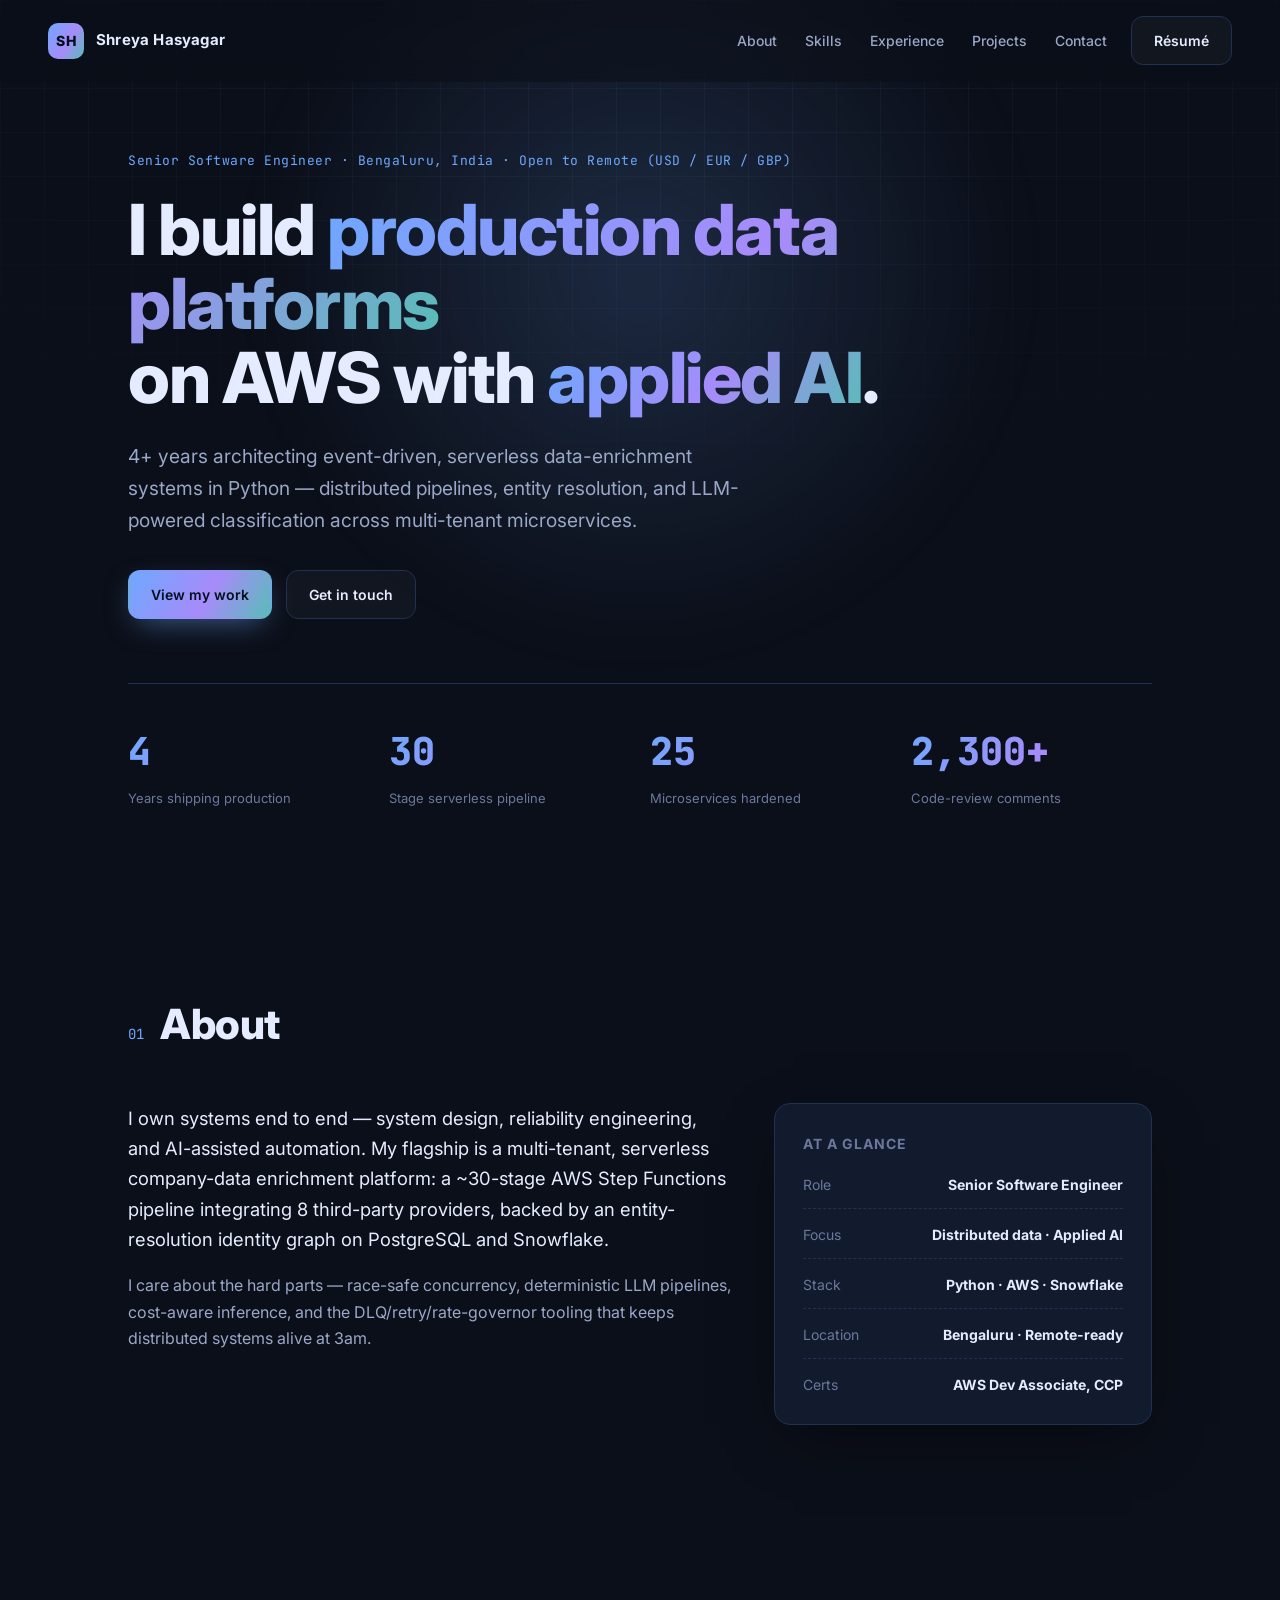
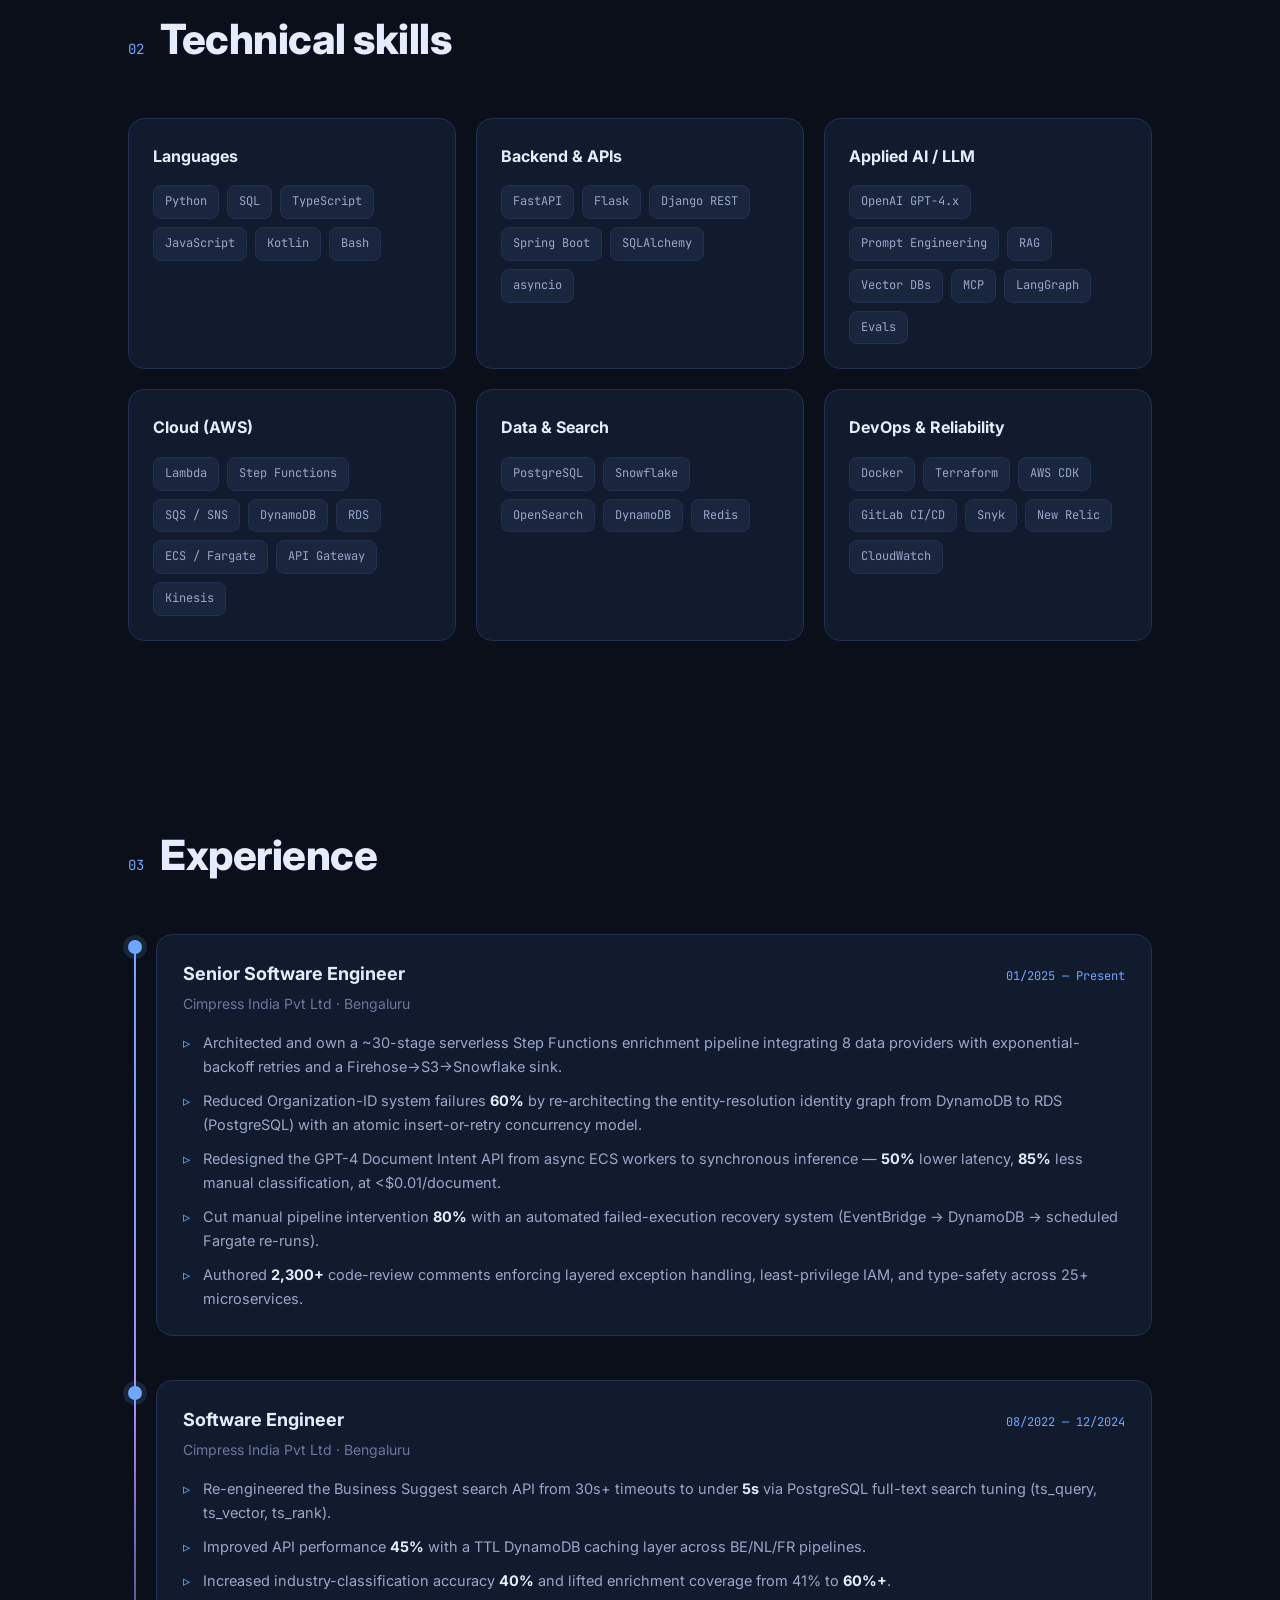
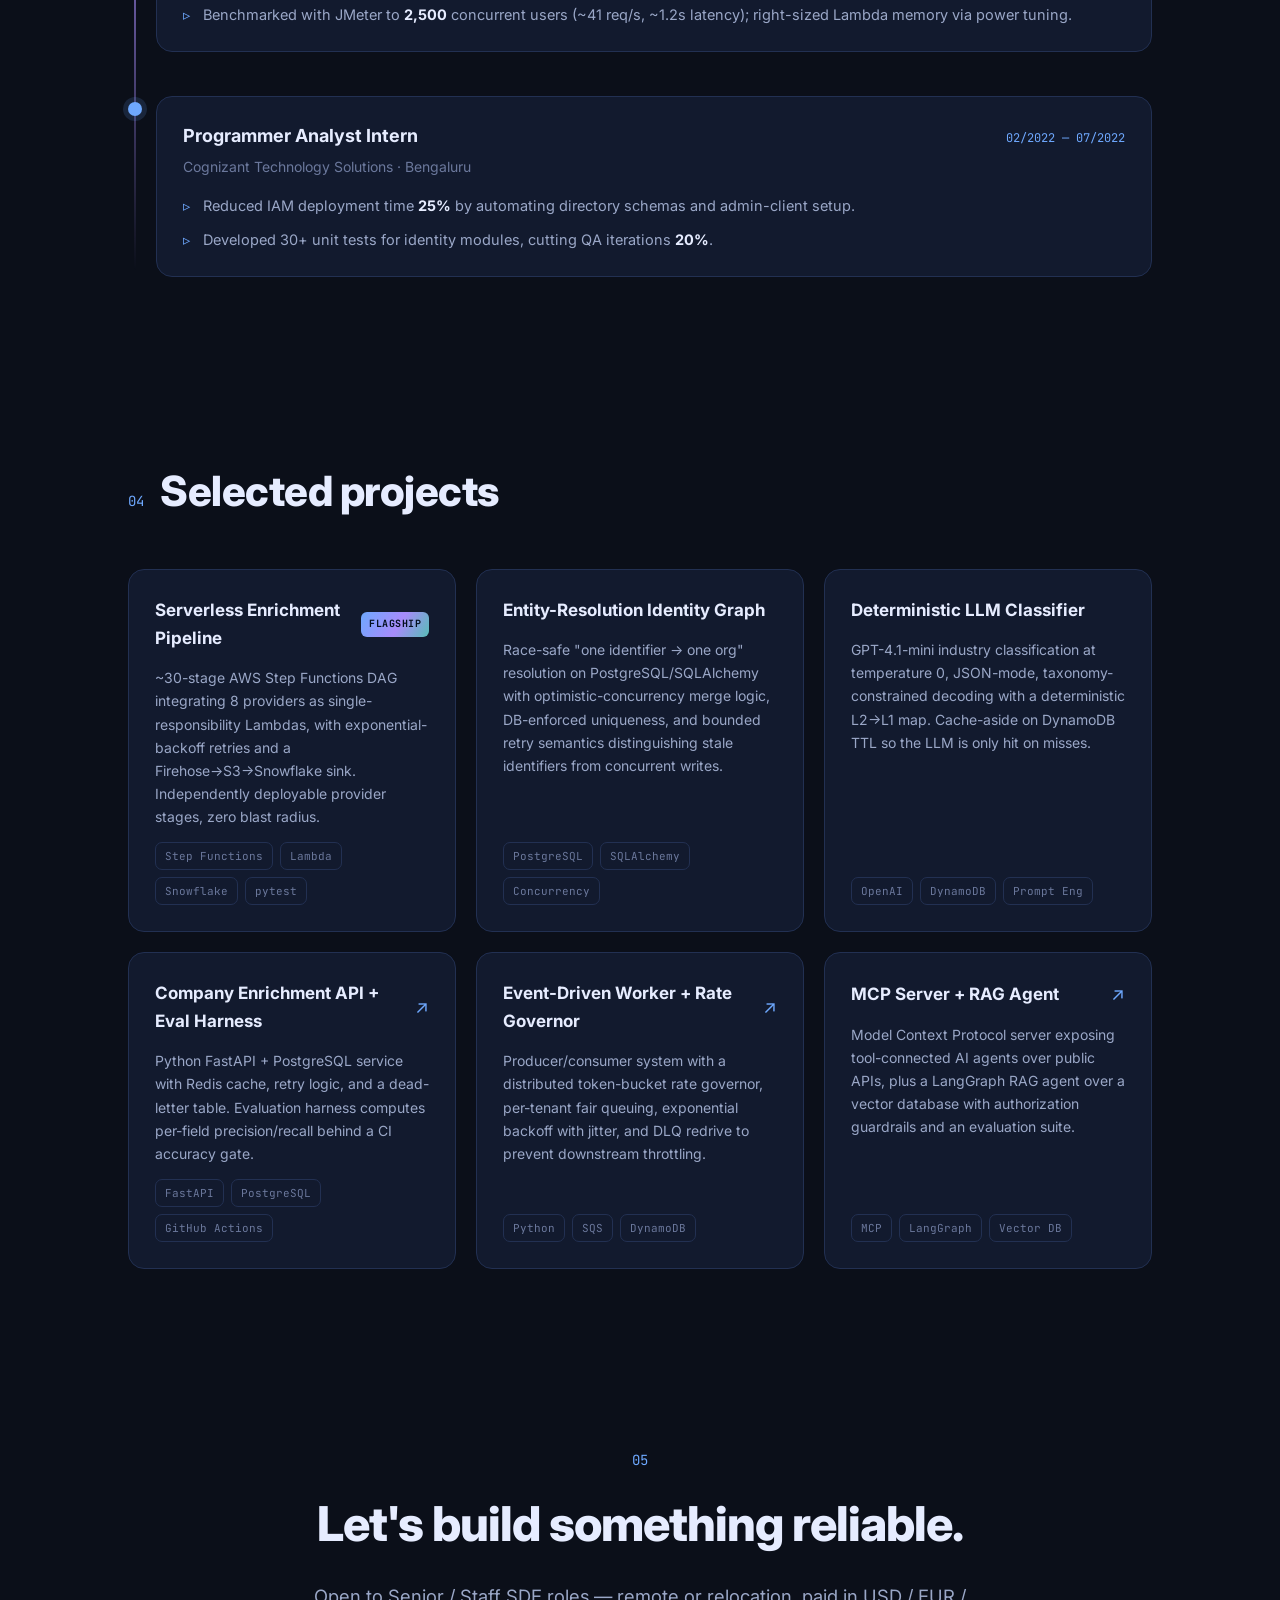
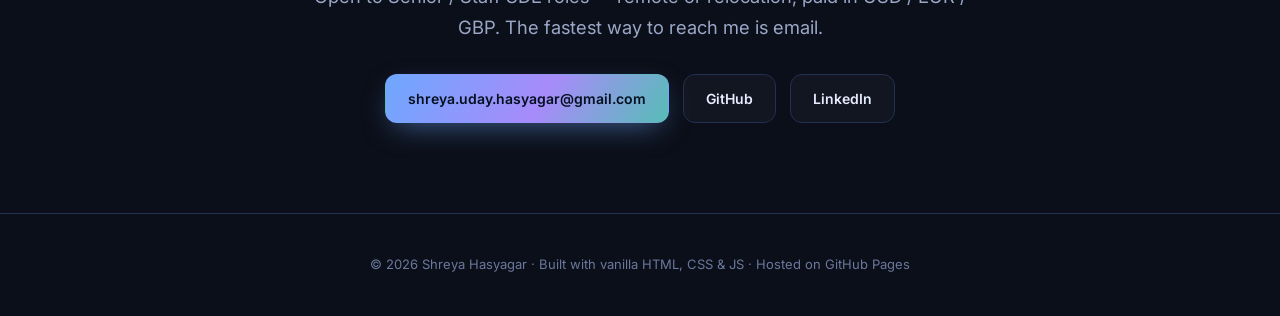
==== index.html @ 95399699 "feat: initial portfolio website" ====
<!DOCTYPE html>
<html lang="en">
<head>
  <meta charset="UTF-8" />
  <meta name="viewport" content="width=device-width, initial-scale=1.0" />
  <title>Shreya Hasyagar — Senior Software Engineer | Python · AWS · Applied AI</title>
  <meta name="description" content="Senior Software Engineer with 4+ years building production, event-driven data-enrichment platforms on AWS. Distributed serverless systems, entity resolution, and applied LLM systems in Python." />
  <meta name="author" content="Shreya Hasyagar" />
  <meta name="theme-color" content="#0b0f19" />

  <!-- Open Graph -->
  <meta property="og:type" content="website" />
  <meta property="og:title" content="Shreya Hasyagar — Senior Software Engineer" />
  <meta property="og:description" content="Python · AWS · Distributed Data Systems · Applied AI. Building production serverless data-enrichment platforms." />
  <meta property="og:url" content="https://shreyahasyagar.github.io/" />
  <meta name="twitter:card" content="summary_large_image" />

  <link rel="icon" href="assets/favicon.svg" type="image/svg+xml" />
  <link rel="preconnect" href="https://fonts.googleapis.com" />
  <link rel="preconnect" href="https://fonts.gstatic.com" crossorigin />
  <link href="https://fonts.googleapis.com/css2?family=Inter:wght@400;500;600;700;800&family=JetBrains+Mono:wght@400;500;600&display=swap" rel="stylesheet" />
  <link rel="stylesheet" href="styles.css" />
</head>
<body>
  <div class="bg-grid" aria-hidden="true"></div>
  <div class="bg-glow" aria-hidden="true"></div>

  <!-- NAV -->
  <header class="nav" id="nav">
    <a href="#top" class="brand">
      <span class="brand-mark">SH</span>
      <span class="brand-name">Shreya Hasyagar</span>
    </a>
    <nav class="nav-links" aria-label="Primary">
      <a href="#about">About</a>
      <a href="#skills">Skills</a>
      <a href="#experience">Experience</a>
      <a href="#projects">Projects</a>
      <a href="#contact">Contact</a>
    </nav>
    <a class="btn btn-ghost nav-cta" href="assets/Shreya_Hasyagar_Resume.md" download>Résumé</a>
    <button class="nav-toggle" id="navToggle" aria-label="Toggle navigation" aria-expanded="false">
      <span></span><span></span><span></span>
    </button>
  </header>

  <main id="top">
    <!-- HERO -->
    <section class="hero">
      <div class="hero-inner reveal">
        <p class="eyebrow">Senior Software Engineer · Bengaluru, India · Open to Remote (USD / EUR / GBP)</p>
        <h1 class="hero-title">
          I build <span class="grad">production data platforms</span><br />
          on AWS with <span class="grad">applied AI</span>.
        </h1>
        <p class="hero-sub">
          4+ years architecting event-driven, serverless data-enrichment systems in Python —
          distributed pipelines, entity resolution, and LLM-powered classification across multi-tenant microservices.
        </p>
        <div class="hero-cta">
          <a class="btn btn-primary" href="#projects">View my work</a>
          <a class="btn btn-ghost" href="#contact">Get in touch</a>
        </div>
        <div class="hero-stats">
          <div class="stat"><span class="stat-num" data-count="4">0</span><span class="stat-label">Years shipping production</span></div>
          <div class="stat"><span class="stat-num" data-count="30">0</span><span class="stat-label">Stage serverless pipeline</span></div>
          <div class="stat"><span class="stat-num" data-count="25">0</span><span class="stat-label">Microservices hardened</span></div>
          <div class="stat"><span class="stat-num" data-count="2300" data-suffix="+">0</span><span class="stat-label">Code-review comments</span></div>
        </div>
      </div>
    </section>

    <!-- ABOUT -->
    <section class="section" id="about">
      <div class="section-head reveal">
        <span class="section-index">01</span>
        <h2>About</h2>
      </div>
      <div class="about-grid">
        <div class="reveal">
          <p class="lead">
            I own systems end to end — system design, reliability engineering, and AI-assisted automation.
            My flagship is a multi-tenant, serverless company-data enrichment platform: a ~30-stage AWS Step
            Functions pipeline integrating 8 third-party providers, backed by an entity-resolution identity
            graph on PostgreSQL and Snowflake.
          </p>
          <p>
            I care about the hard parts — race-safe concurrency, deterministic LLM pipelines, cost-aware
            inference, and the DLQ/retry/rate-governor tooling that keeps distributed systems alive at 3am.
          </p>
        </div>
        <aside class="about-card reveal">
          <h3>At a glance</h3>
          <ul class="facts">
            <li><span>Role</span><b>Senior Software Engineer</b></li>
            <li><span>Focus</span><b>Distributed data · Applied AI</b></li>
            <li><span>Stack</span><b>Python · AWS · Snowflake</b></li>
            <li><span>Location</span><b>Bengaluru · Remote-ready</b></li>
            <li><span>Certs</span><b>AWS Dev Associate, CCP</b></li>
          </ul>
        </aside>
      </div>
    </section>

    <!-- SKILLS -->
    <section class="section" id="skills">
      <div class="section-head reveal">
        <span class="section-index">02</span>
        <h2>Technical skills</h2>
      </div>
      <div class="skills-grid">
        <article class="skill-card reveal">
          <h3>Languages</h3>
          <div class="chips">
            <span>Python</span><span>SQL</span><span>TypeScript</span><span>JavaScript</span><span>Kotlin</span><span>Bash</span>
          </div>
        </article>
        <article class="skill-card reveal">
          <h3>Backend &amp; APIs</h3>
          <div class="chips">
            <span>FastAPI</span><span>Flask</span><span>Django REST</span><span>Spring Boot</span><span>SQLAlchemy</span><span>asyncio</span>
          </div>
        </article>
        <article class="skill-card reveal">
          <h3>Applied AI / LLM</h3>
          <div class="chips">
            <span>OpenAI GPT-4.x</span><span>Prompt Engineering</span><span>RAG</span><span>Vector DBs</span><span>MCP</span><span>LangGraph</span><span>Evals</span>
          </div>
        </article>
        <article class="skill-card reveal">
          <h3>Cloud (AWS)</h3>
          <div class="chips">
            <span>Lambda</span><span>Step Functions</span><span>SQS / SNS</span><span>DynamoDB</span><span>RDS</span><span>ECS / Fargate</span><span>API Gateway</span><span>Kinesis</span>
          </div>
        </article>
        <article class="skill-card reveal">
          <h3>Data &amp; Search</h3>
          <div class="chips">
            <span>PostgreSQL</span><span>Snowflake</span><span>OpenSearch</span><span>DynamoDB</span><span>Redis</span>
          </div>
        </article>
        <article class="skill-card reveal">
          <h3>DevOps &amp; Reliability</h3>
          <div class="chips">
            <span>Docker</span><span>Terraform</span><span>AWS CDK</span><span>GitLab CI/CD</span><span>Snyk</span><span>New Relic</span><span>CloudWatch</span>
          </div>
        </article>
      </div>
    </section>

    <!-- EXPERIENCE -->
    <section class="section" id="experience">
      <div class="section-head reveal">
        <span class="section-index">03</span>
        <h2>Experience</h2>
      </div>
      <div class="timeline">
        <article class="tl-item reveal">
          <div class="tl-dot"></div>
          <div class="tl-body">
            <div class="tl-top">
              <h3>Senior Software Engineer</h3>
              <span class="tl-date">01/2025 — Present</span>
            </div>
            <p class="tl-org">Cimpress India Pvt Ltd · Bengaluru</p>
            <ul>
              <li>Architected and own a ~30-stage serverless Step Functions enrichment pipeline integrating 8 data providers with exponential-backoff retries and a Firehose→S3→Snowflake sink.</li>
              <li>Reduced Organization-ID system failures <b>60%</b> by re-architecting the entity-resolution identity graph from DynamoDB to RDS (PostgreSQL) with an atomic insert-or-retry concurrency model.</li>
              <li>Redesigned the GPT-4 Document Intent API from async ECS workers to synchronous inference — <b>50%</b> lower latency, <b>85%</b> less manual classification, at &lt;$0.01/document.</li>
              <li>Cut manual pipeline intervention <b>80%</b> with an automated failed-execution recovery system (EventBridge → DynamoDB → scheduled Fargate re-runs).</li>
              <li>Authored <b>2,300+</b> code-review comments enforcing layered exception handling, least-privilege IAM, and type-safety across 25+ microservices.</li>
            </ul>
          </div>
        </article>
        <article class="tl-item reveal">
          <div class="tl-dot"></div>
          <div class="tl-body">
            <div class="tl-top">
              <h3>Software Engineer</h3>
              <span class="tl-date">08/2022 — 12/2024</span>
            </div>
            <p class="tl-org">Cimpress India Pvt Ltd · Bengaluru</p>
            <ul>
              <li>Re-engineered the Business Suggest search API from 30s+ timeouts to under <b>5s</b> via PostgreSQL full-text search tuning (ts_query, ts_vector, ts_rank).</li>
              <li>Improved API performance <b>45%</b> with a TTL DynamoDB caching layer across BE/NL/FR pipelines.</li>
              <li>Increased industry-classification accuracy <b>40%</b> and lifted enrichment coverage from 41% to <b>60%+</b>.</li>
              <li>Benchmarked with JMeter to <b>2,500</b> concurrent users (~41 req/s, ~1.2s latency); right-sized Lambda memory via power tuning.</li>
            </ul>
          </div>
        </article>
        <article class="tl-item reveal">
          <div class="tl-dot"></div>
          <div class="tl-body">
            <div class="tl-top">
              <h3>Programmer Analyst Intern</h3>
              <span class="tl-date">02/2022 — 07/2022</span>
            </div>
            <p class="tl-org">Cognizant Technology Solutions · Bengaluru</p>
            <ul>
              <li>Reduced IAM deployment time <b>25%</b> by automating directory schemas and admin-client setup.</li>
              <li>Developed 30+ unit tests for identity modules, cutting QA iterations <b>20%</b>.</li>
            </ul>
          </div>
        </article>
      </div>
    </section>

    <!-- PROJECTS -->
    <section class="section" id="projects">
      <div class="section-head reveal">
        <span class="section-index">04</span>
        <h2>Selected projects</h2>
      </div>
      <div class="projects-grid">
        <article class="project-card reveal">
          <div class="project-top">
            <h3>Serverless Enrichment Pipeline</h3>
            <span class="badge">Flagship</span>
          </div>
          <p>~30-stage AWS Step Functions DAG integrating 8 providers as single-responsibility Lambdas, with exponential-backoff retries and a Firehose→S3→Snowflake sink. Independently deployable provider stages, zero blast radius.</p>
          <div class="tags"><span>Step Functions</span><span>Lambda</span><span>Snowflake</span><span>pytest</span></div>
        </article>
        <article class="project-card reveal">
          <div class="project-top">
            <h3>Entity-Resolution Identity Graph</h3>
          </div>
          <p>Race-safe "one identifier → one org" resolution on PostgreSQL/SQLAlchemy with optimistic-concurrency merge logic, DB-enforced uniqueness, and bounded retry semantics distinguishing stale identifiers from concurrent writes.</p>
          <div class="tags"><span>PostgreSQL</span><span>SQLAlchemy</span><span>Concurrency</span></div>
        </article>
        <article class="project-card reveal">
          <div class="project-top">
            <h3>Deterministic LLM Classifier</h3>
          </div>
          <p>GPT-4.1-mini industry classification at temperature 0, JSON-mode, taxonomy-constrained decoding with a deterministic L2→L1 map. Cache-aside on DynamoDB TTL so the LLM is only hit on misses.</p>
          <div class="tags"><span>OpenAI</span><span>DynamoDB</span><span>Prompt Eng</span></div>
        </article>
        <article class="project-card reveal">
          <div class="project-top">
            <h3>Company Enrichment API + Eval Harness</h3>
            <a class="project-link" href="https://github.com/shreyahasyagar" target="_blank" rel="noopener" aria-label="GitHub">↗</a>
          </div>
          <p>Python FastAPI + PostgreSQL service with Redis cache, retry logic, and a dead-letter table. Evaluation harness computes per-field precision/recall behind a CI accuracy gate.</p>
          <div class="tags"><span>FastAPI</span><span>PostgreSQL</span><span>GitHub Actions</span></div>
        </article>
        <article class="project-card reveal">
          <div class="project-top">
            <h3>Event-Driven Worker + Rate Governor</h3>
            <a class="project-link" href="https://github.com/shreyahasyagar" target="_blank" rel="noopener" aria-label="GitHub">↗</a>
          </div>
          <p>Producer/consumer system with a distributed token-bucket rate governor, per-tenant fair queuing, exponential backoff with jitter, and DLQ redrive to prevent downstream throttling.</p>
          <div class="tags"><span>Python</span><span>SQS</span><span>DynamoDB</span></div>
        </article>
        <article class="project-card reveal">
          <div class="project-top">
            <h3>MCP Server + RAG Agent</h3>
            <a class="project-link" href="https://github.com/shreyahasyagar" target="_blank" rel="noopener" aria-label="GitHub">↗</a>
          </div>
          <p>Model Context Protocol server exposing tool-connected AI agents over public APIs, plus a LangGraph RAG agent over a vector database with authorization guardrails and an evaluation suite.</p>
          <div class="tags"><span>MCP</span><span>LangGraph</span><span>Vector DB</span></div>
        </article>
      </div>
    </section>

    <!-- CONTACT -->
    <section class="section contact" id="contact">
      <div class="reveal contact-inner">
        <span class="section-index">05</span>
        <h2>Let's build something reliable.</h2>
        <p class="lead">
          Open to Senior / Staff SDE roles — remote or relocation, paid in USD / EUR / GBP.
          The fastest way to reach me is email.
        </p>
        <div class="contact-actions">
          <a class="btn btn-primary" href="mailto:shreya.uday.hasyagar@gmail.com">shreya.uday.hasyagar@gmail.com</a>
          <a class="btn btn-ghost" href="https://github.com/shreyahasyagar" target="_blank" rel="noopener">GitHub</a>
          <a class="btn btn-ghost" href="https://www.linkedin.com/in/shreyahasyagar" target="_blank" rel="noopener">LinkedIn</a>
        </div>
      </div>
    </section>
  </main>

  <footer class="footer">
    <p>© <span id="year"></span> Shreya Hasyagar · Built with vanilla HTML, CSS &amp; JS · Hosted on GitHub Pages</p>
  </footer>

  <script src="main.js"></script>
</body>
</html>
---- styles.css ----
:root {
  --bg: #0b0f19;
  --bg-2: #0e1424;
  --surface: #121a2e;
  --surface-2: #16203a;
  --border: #223052;
  --text: #e6ecff;
  --text-dim: #9aa7c7;
  --text-mut: #6b789c;
  --brand: #6ea8fe;
  --brand-2: #a78bfa;
  --accent: #34d399;
  --grad: linear-gradient(120deg, #6ea8fe 0%, #a78bfa 55%, #34d399 120%);
  --radius: 16px;
  --shadow: 0 20px 60px -20px rgba(0, 0, 0, 0.6);
  --max: 1120px;
}

* { box-sizing: border-box; margin: 0; padding: 0; }

html { scroll-behavior: smooth; scroll-padding-top: 90px; }

body {
  font-family: "Inter", system-ui, -apple-system, sans-serif;
  background: var(--bg);
  color: var(--text);
  line-height: 1.65;
  -webkit-font-smoothing: antialiased;
  overflow-x: hidden;
}

/* Background layers */
.bg-grid {
  position: fixed; inset: 0; z-index: -2;
  background-image:
    linear-gradient(to right, rgba(110, 168, 254, 0.05) 1px, transparent 1px),
    linear-gradient(to bottom, rgba(110, 168, 254, 0.05) 1px, transparent 1px);
  background-size: 44px 44px;
  mask-image: radial-gradient(ellipse 80% 60% at 50% 0%, #000 40%, transparent 100%);
}
.bg-glow {
  position: fixed; z-index: -1; top: -20%; left: 50%;
  width: 900px; height: 900px; transform: translateX(-50%);
  background: radial-gradient(circle, rgba(110, 168, 254, 0.18), transparent 60%);
  filter: blur(30px); pointer-events: none;
}

a { color: inherit; text-decoration: none; }

/* NAV */
.nav {
  position: fixed; top: 0; left: 0; right: 0; z-index: 50;
  display: flex; align-items: center; gap: 24px;
  padding: 16px clamp(20px, 5vw, 48px);
  backdrop-filter: blur(12px);
  background: rgba(11, 15, 25, 0.55);
  border-bottom: 1px solid transparent;
  transition: background .3s, border-color .3s, padding .3s;
}
.nav.scrolled { background: rgba(11, 15, 25, 0.85); border-color: var(--border); padding-top: 12px; padding-bottom: 12px; }
.brand { display: flex; align-items: center; gap: 12px; font-weight: 700; margin-right: auto; }
.brand-mark {
  display: grid; place-items: center; width: 36px; height: 36px; border-radius: 10px;
  background: var(--grad); color: #04101f; font-weight: 800; font-size: 14px; letter-spacing: .5px;
}
.brand-name { font-size: 15px; letter-spacing: .2px; }
.nav-links { display: flex; gap: 28px; }
.nav-links a { color: var(--text-dim); font-size: 14px; font-weight: 500; position: relative; transition: color .2s; }
.nav-links a::after {
  content: ""; position: absolute; left: 0; bottom: -6px; height: 2px; width: 0;
  background: var(--grad); transition: width .25s;
}
.nav-links a:hover { color: var(--text); }
.nav-links a:hover::after { width: 100%; }
.nav-cta { padding: 8px 16px; font-size: 13px; }
.nav-toggle { display: none; flex-direction: column; gap: 5px; background: none; border: 0; cursor: pointer; padding: 6px; }
.nav-toggle span { width: 24px; height: 2px; background: var(--text); border-radius: 2px; transition: .3s; }

/* Buttons */
.btn {
  display: inline-flex; align-items: center; justify-content: center;
  padding: 12px 22px; border-radius: 12px; font-weight: 600; font-size: 14px;
  cursor: pointer; transition: transform .2s, box-shadow .2s, background .2s, border-color .2s; border: 1px solid transparent;
}
.btn:hover { transform: translateY(-2px); }
.btn-primary { background: var(--grad); color: #04101f; box-shadow: 0 10px 30px -10px rgba(110, 168, 254, 0.6); }
.btn-ghost { background: rgba(255, 255, 255, 0.03); border-color: var(--border); color: var(--text); }
.btn-ghost:hover { border-color: var(--brand); background: rgba(110, 168, 254, 0.08); }

/* HERO */
.hero {
  min-height: 100vh; display: flex; align-items: center;
  max-width: var(--max); margin: 0 auto; padding: 120px clamp(20px, 5vw, 48px) 60px;
}
.eyebrow {
  font-family: "JetBrains Mono", monospace; font-size: 13px; color: var(--brand);
  letter-spacing: .5px; margin-bottom: 22px;
}
.hero-title { font-size: clamp(2.4rem, 6vw, 4.4rem); line-height: 1.05; font-weight: 800; letter-spacing: -1.5px; }
.grad { background: var(--grad); -webkit-background-clip: text; background-clip: text; color: transparent; }
.hero-sub { max-width: 620px; margin: 26px 0 34px; font-size: clamp(1rem, 2vw, 1.2rem); color: var(--text-dim); }
.hero-cta { display: flex; gap: 14px; flex-wrap: wrap; }
.hero-stats {
  display: grid; grid-template-columns: repeat(4, 1fr); gap: 20px; margin-top: 64px;
  padding-top: 36px; border-top: 1px solid var(--border);
}
.stat-num { display: block; font-size: clamp(1.6rem, 4vw, 2.4rem); font-weight: 800; background: var(--grad); -webkit-background-clip: text; background-clip: text; color: transparent; font-family: "JetBrains Mono", monospace; }
.stat-label { font-size: 13px; color: var(--text-mut); }

/* Sections */
.section { max-width: var(--max); margin: 0 auto; padding: 90px clamp(20px, 5vw, 48px); }
.section-head { display: flex; align-items: baseline; gap: 16px; margin-bottom: 44px; }
.section-index { font-family: "JetBrains Mono", monospace; color: var(--brand); font-size: 14px; }
.section-head h2 { font-size: clamp(1.8rem, 4vw, 2.6rem); font-weight: 800; letter-spacing: -0.5px; }
.lead { font-size: 1.15rem; color: var(--text); }
p { color: var(--text-dim); }

/* About */
.about-grid { display: grid; grid-template-columns: 1.6fr 1fr; gap: 40px; align-items: start; }
.about-grid p + p { margin-top: 18px; }
.about-card { background: var(--surface); border: 1px solid var(--border); border-radius: var(--radius); padding: 28px; box-shadow: var(--shadow); }
.about-card h3 { font-size: 14px; text-transform: uppercase; letter-spacing: 1px; color: var(--text-mut); margin-bottom: 18px; }
.facts { list-style: none; display: flex; flex-direction: column; gap: 14px; }
.facts li { display: flex; justify-content: space-between; gap: 16px; font-size: 14px; padding-bottom: 12px; border-bottom: 1px dashed var(--border); }
.facts li:last-child { border-bottom: 0; padding-bottom: 0; }
.facts span { color: var(--text-mut); }
.facts b { color: var(--text); text-align: right; }

/* Skills */
.skills-grid { display: grid; grid-template-columns: repeat(3, 1fr); gap: 20px; }
.skill-card {
  background: var(--surface); border: 1px solid var(--border); border-radius: var(--radius);
  padding: 24px; transition: transform .25s, border-color .25s, box-shadow .25s;
}
.skill-card:hover { transform: translateY(-4px); border-color: var(--brand); box-shadow: var(--shadow); }
.skill-card h3 { font-size: 16px; margin-bottom: 16px; }
.chips { display: flex; flex-wrap: wrap; gap: 8px; }
.chips span {
  font-family: "JetBrains Mono", monospace; font-size: 12px; padding: 6px 11px;
  background: rgba(110, 168, 254, 0.08); border: 1px solid var(--border);
  border-radius: 8px; color: var(--text-dim);
}

/* Timeline */
.timeline { position: relative; padding-left: 28px; }
.timeline::before { content: ""; position: absolute; left: 6px; top: 6px; bottom: 6px; width: 2px; background: linear-gradient(var(--brand), var(--brand-2), transparent); }
.tl-item { position: relative; padding-bottom: 44px; }
.tl-item:last-child { padding-bottom: 0; }
.tl-dot { position: absolute; left: -28px; top: 6px; width: 14px; height: 14px; border-radius: 50%; background: var(--brand); box-shadow: 0 0 0 5px rgba(110, 168, 254, 0.15); }
.tl-body { background: var(--surface); border: 1px solid var(--border); border-radius: var(--radius); padding: 24px 26px; }
.tl-top { display: flex; justify-content: space-between; gap: 16px; align-items: baseline; flex-wrap: wrap; }
.tl-top h3 { font-size: 18px; }
.tl-date { font-family: "JetBrains Mono", monospace; font-size: 12px; color: var(--brand); white-space: nowrap; }
.tl-org { color: var(--text-mut); font-size: 14px; margin: 4px 0 16px; }
.tl-body ul { list-style: none; display: flex; flex-direction: column; gap: 10px; }
.tl-body li { position: relative; padding-left: 20px; font-size: 14.5px; color: var(--text-dim); }
.tl-body li::before { content: "▹"; position: absolute; left: 0; color: var(--brand); }
.tl-body b { color: var(--text); }

/* Projects */
.projects-grid { display: grid; grid-template-columns: repeat(3, 1fr); gap: 20px; }
.project-card {
  background: var(--surface); border: 1px solid var(--border); border-radius: var(--radius); padding: 26px;
  display: flex; flex-direction: column; gap: 14px; transition: transform .25s, border-color .25s, box-shadow .25s;
}
.project-card:hover { transform: translateY(-6px); border-color: var(--brand-2); box-shadow: var(--shadow); }
.project-top { display: flex; align-items: center; justify-content: space-between; gap: 10px; }
.project-top h3 { font-size: 17px; }
.badge { font-family: "JetBrains Mono", monospace; font-size: 10px; padding: 4px 8px; border-radius: 6px; background: var(--grad); color: #04101f; font-weight: 700; text-transform: uppercase; letter-spacing: .5px; }
.project-link { font-size: 18px; color: var(--brand); transition: transform .2s; }
.project-link:hover { transform: translate(2px, -2px); }
.project-card p { font-size: 14px; flex-grow: 1; }
.tags { display: flex; flex-wrap: wrap; gap: 7px; }
.tags span { font-family: "JetBrains Mono", monospace; font-size: 11px; color: var(--text-mut); padding: 4px 9px; border: 1px solid var(--border); border-radius: 7px; }

/* Contact */
.contact { text-align: center; }
.contact-inner { max-width: 680px; margin: 0 auto; }
.contact .section-index { display: block; margin-bottom: 12px; }
.contact h2 { font-size: clamp(2rem, 5vw, 3rem); font-weight: 800; letter-spacing: -1px; margin-bottom: 18px; }
.contact .lead { color: var(--text-dim); margin-bottom: 32px; }
.contact-actions { display: flex; gap: 14px; justify-content: center; flex-wrap: wrap; }

/* Footer */
.footer { text-align: center; padding: 40px 20px; border-top: 1px solid var(--border); }
.footer p { font-size: 13px; color: var(--text-mut); }

/* Reveal animation */
.reveal { opacity: 0; transform: translateY(24px); transition: opacity .7s ease, transform .7s ease; }
.reveal.in { opacity: 1; transform: none; }

/* Responsive */
@media (max-width: 900px) {
  .about-grid { grid-template-columns: 1fr; }
  .skills-grid, .projects-grid { grid-template-columns: repeat(2, 1fr); }
}
@media (max-width: 720px) {
  .nav-links, .nav-cta { display: none; }
  .nav-toggle { display: flex; }
  .nav.open .nav-links {
    display: flex; flex-direction: column; position: absolute; top: 100%; left: 0; right: 0;
    background: rgba(11, 15, 25, 0.97); padding: 20px clamp(20px, 5vw, 48px); gap: 18px; border-bottom: 1px solid var(--border);
  }
  .nav.open .nav-toggle span:nth-child(1) { transform: translateY(7px) rotate(45deg); }
  .nav.open .nav-toggle span:nth-child(2) { opacity: 0; }
  .nav.open .nav-toggle span:nth-child(3) { transform: translateY(-7px) rotate(-45deg); }
  .hero-stats { grid-template-columns: repeat(2, 1fr); gap: 24px 16px; }
  .skills-grid, .projects-grid { grid-template-columns: 1fr; }
}

@media (prefers-reduced-motion: reduce) {
  * { animation: none !important; transition: none !important; scroll-behavior: auto; }
  .reveal { opacity: 1; transform: none; }
}
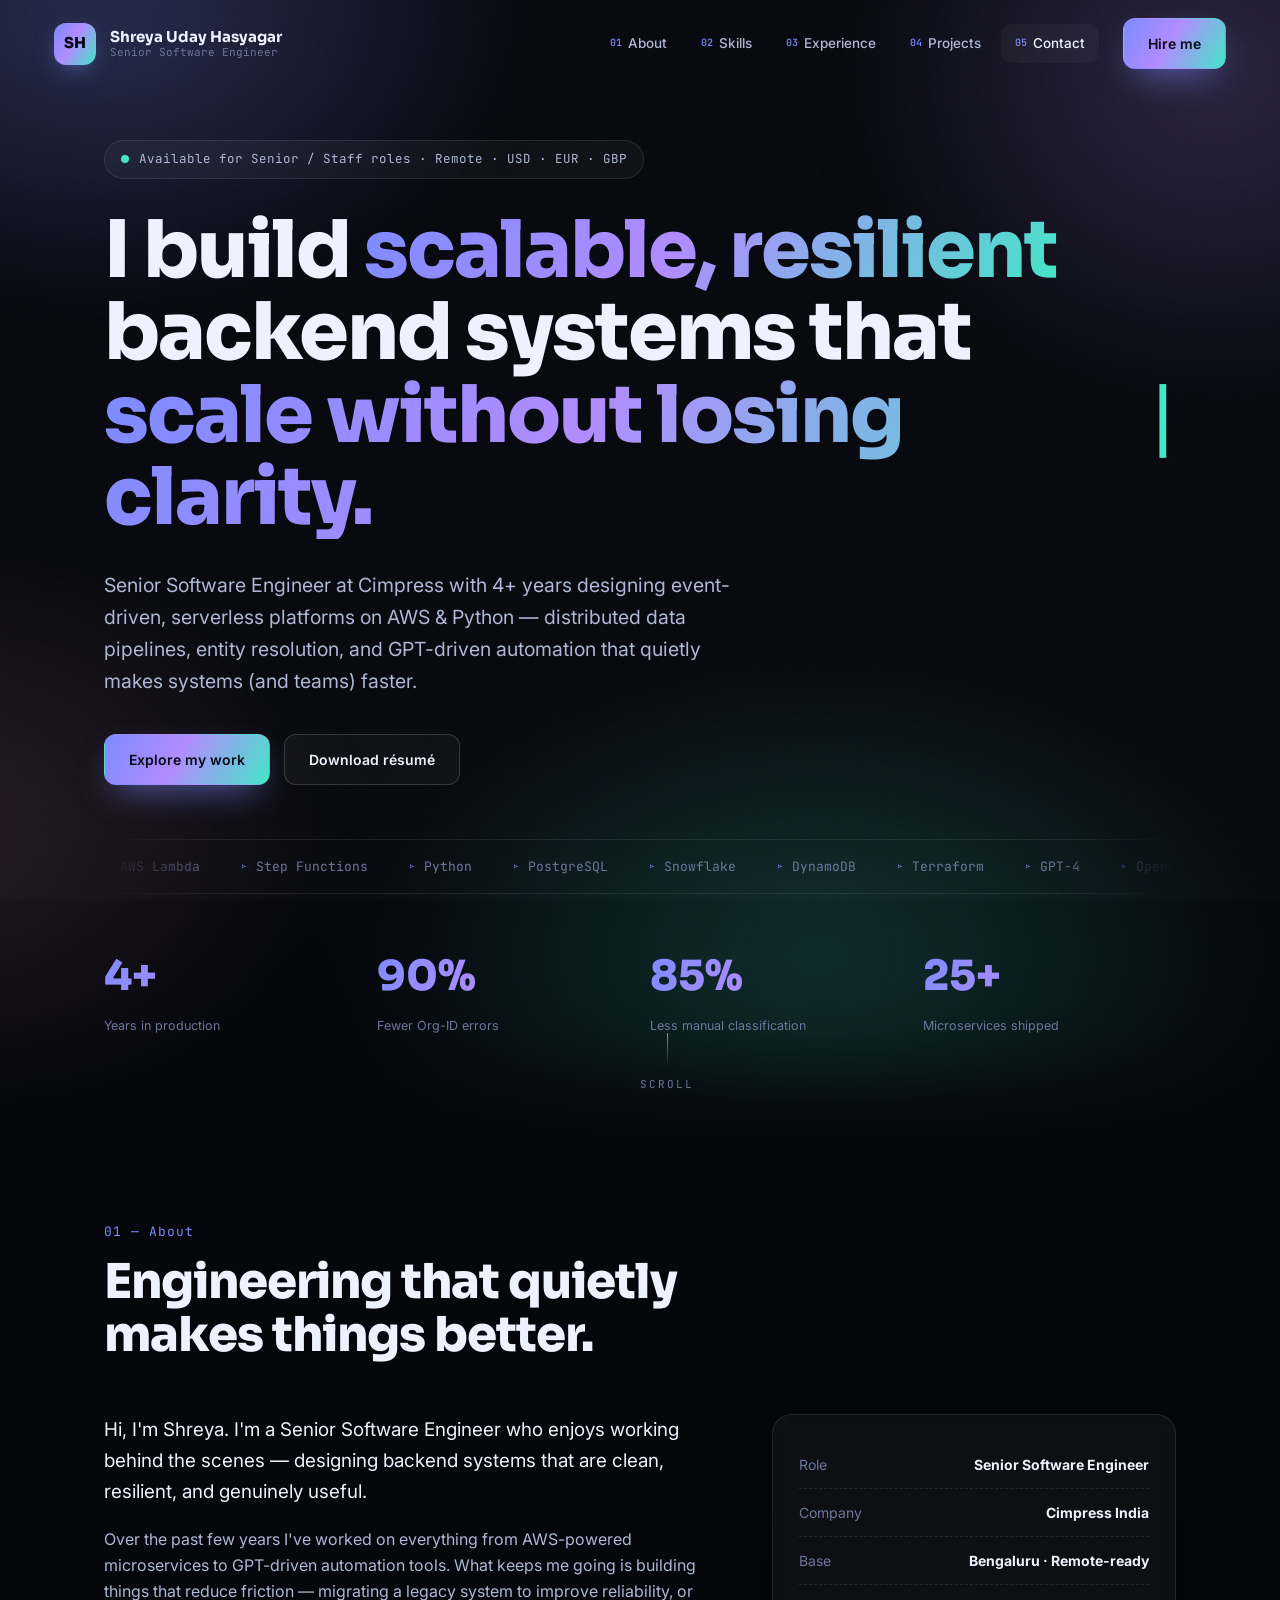
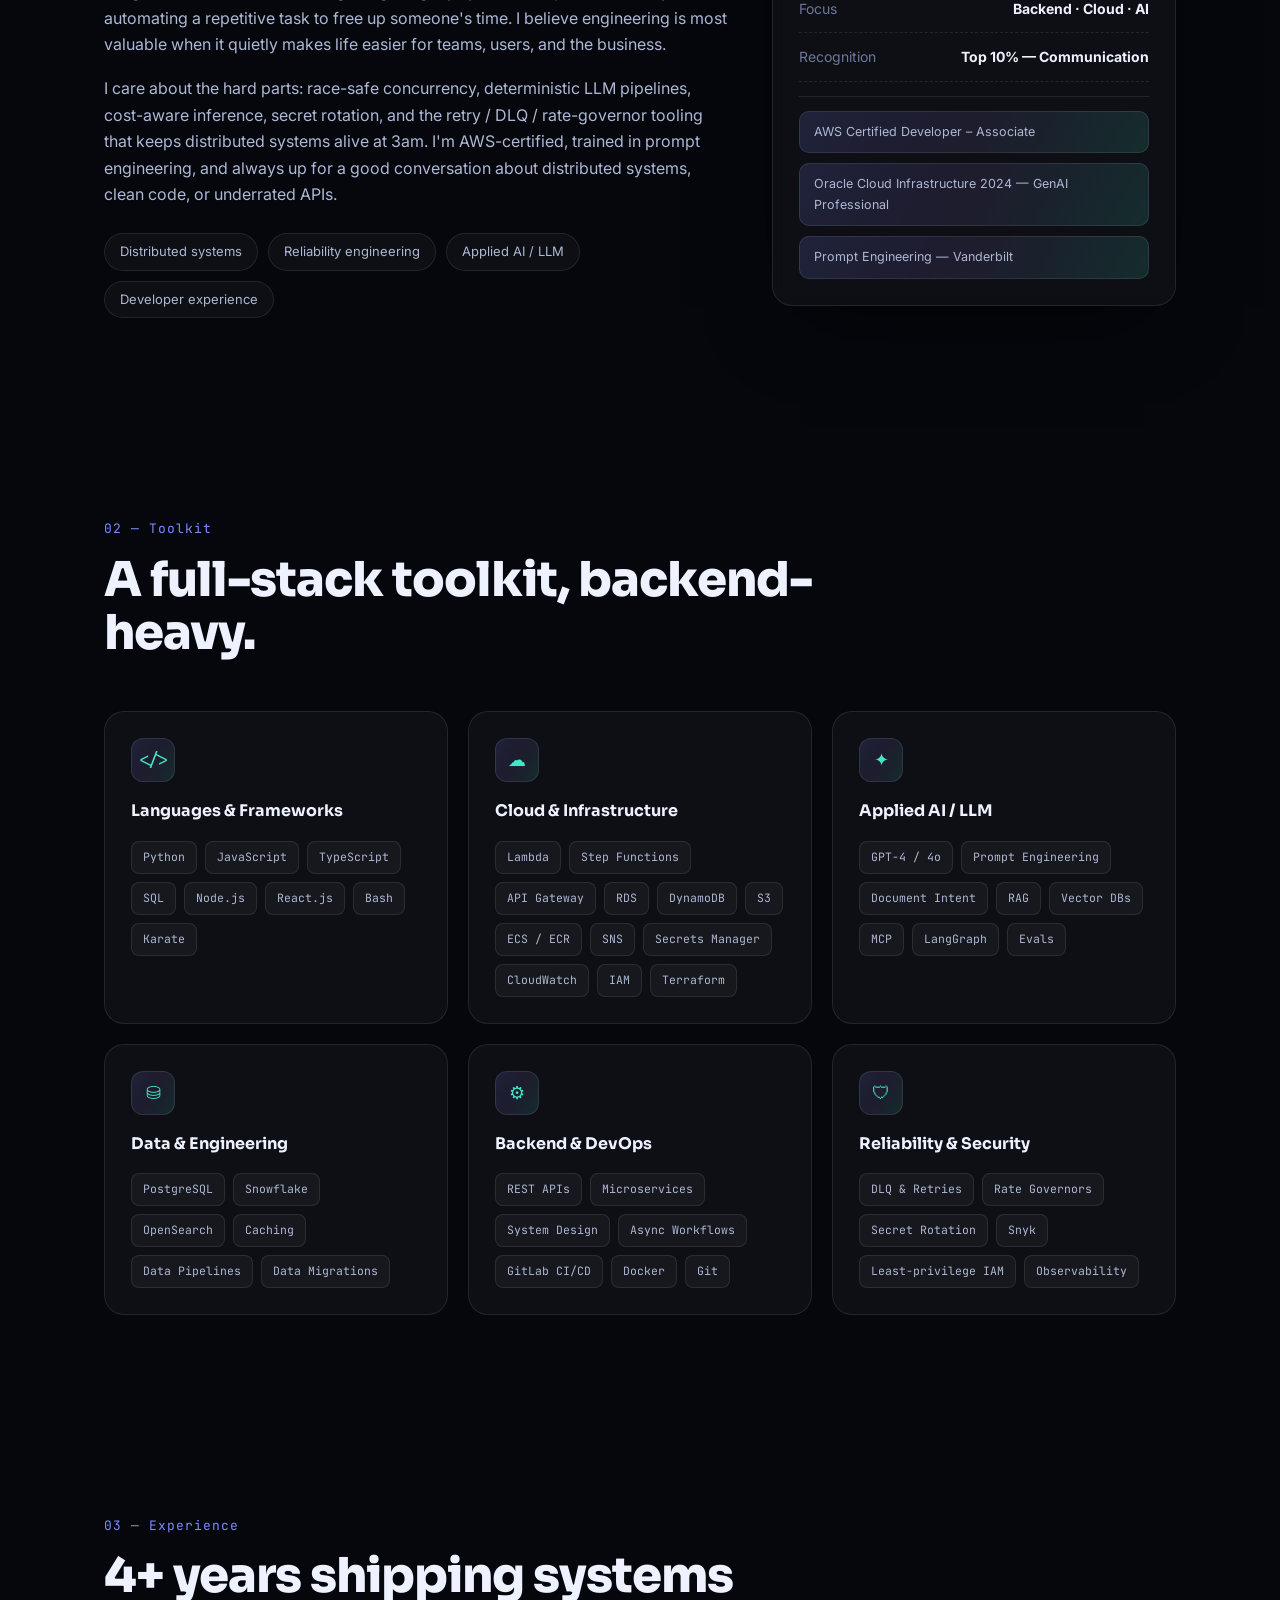
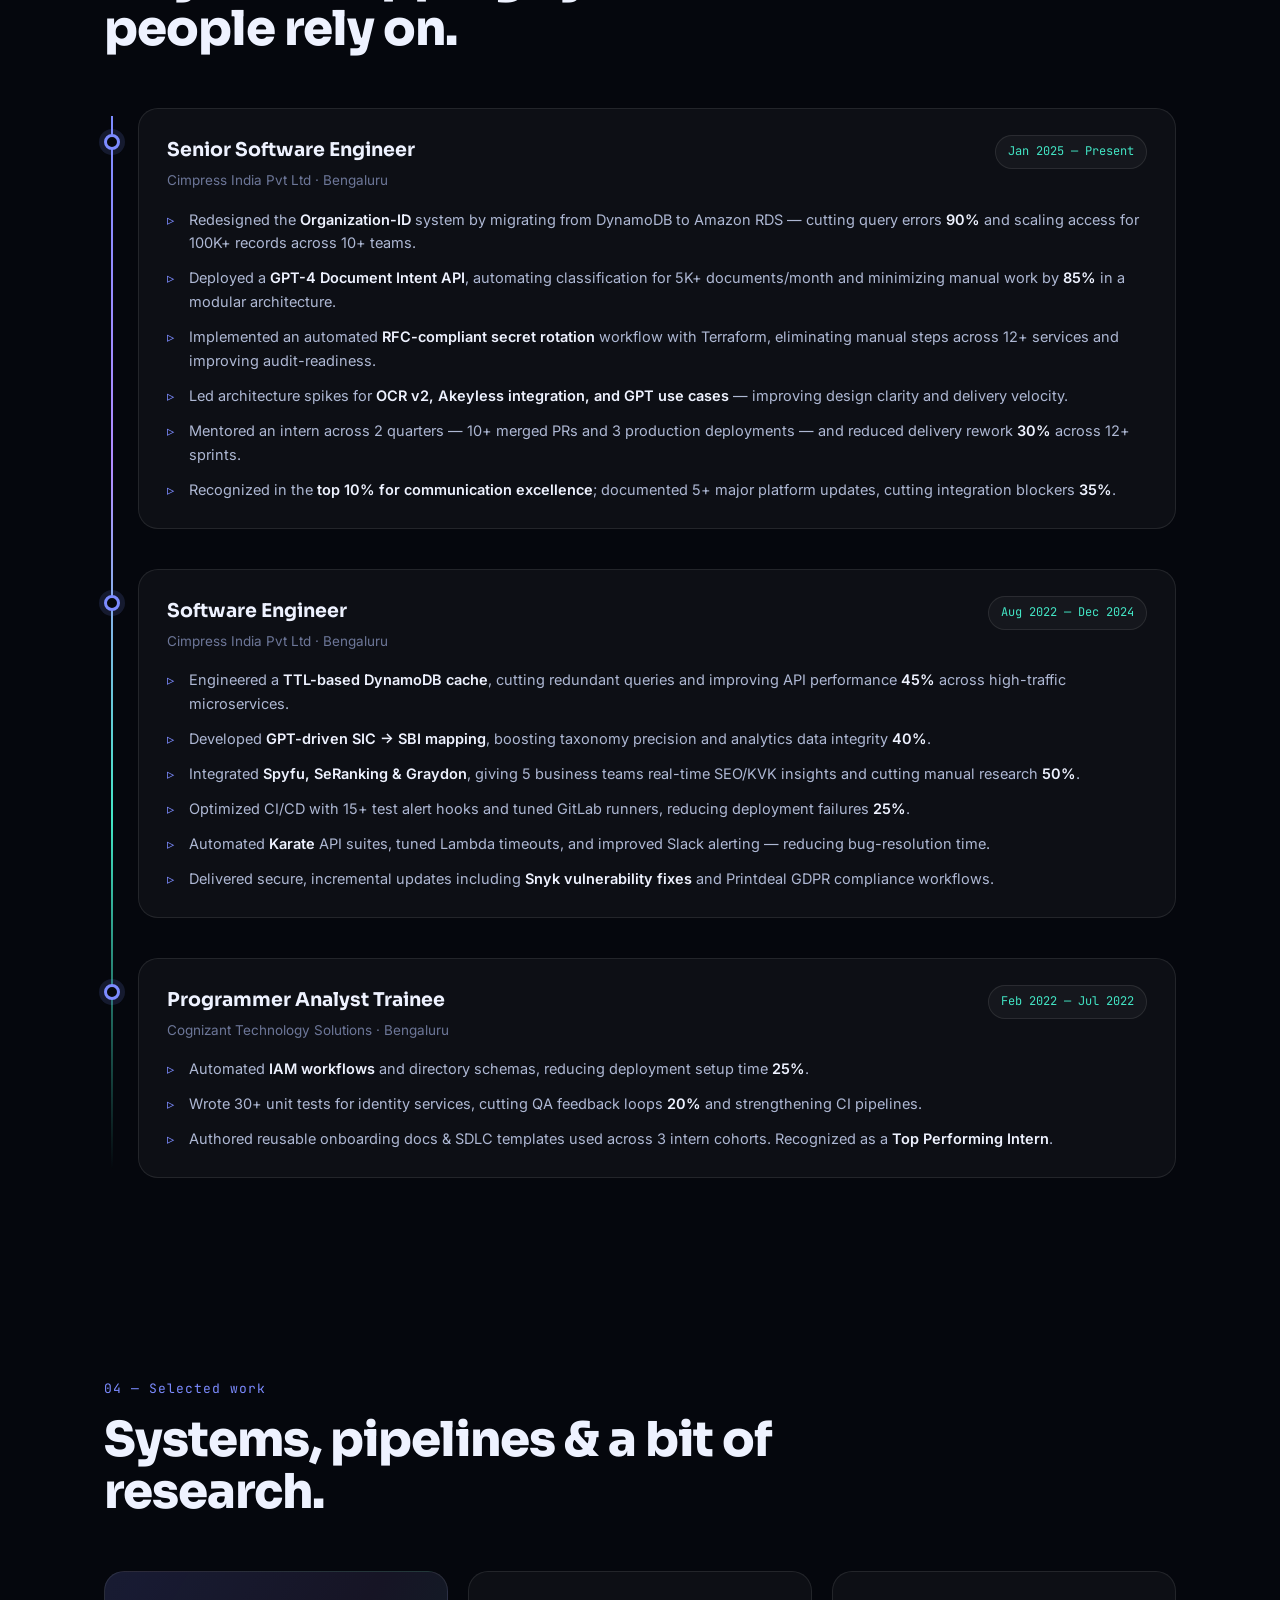
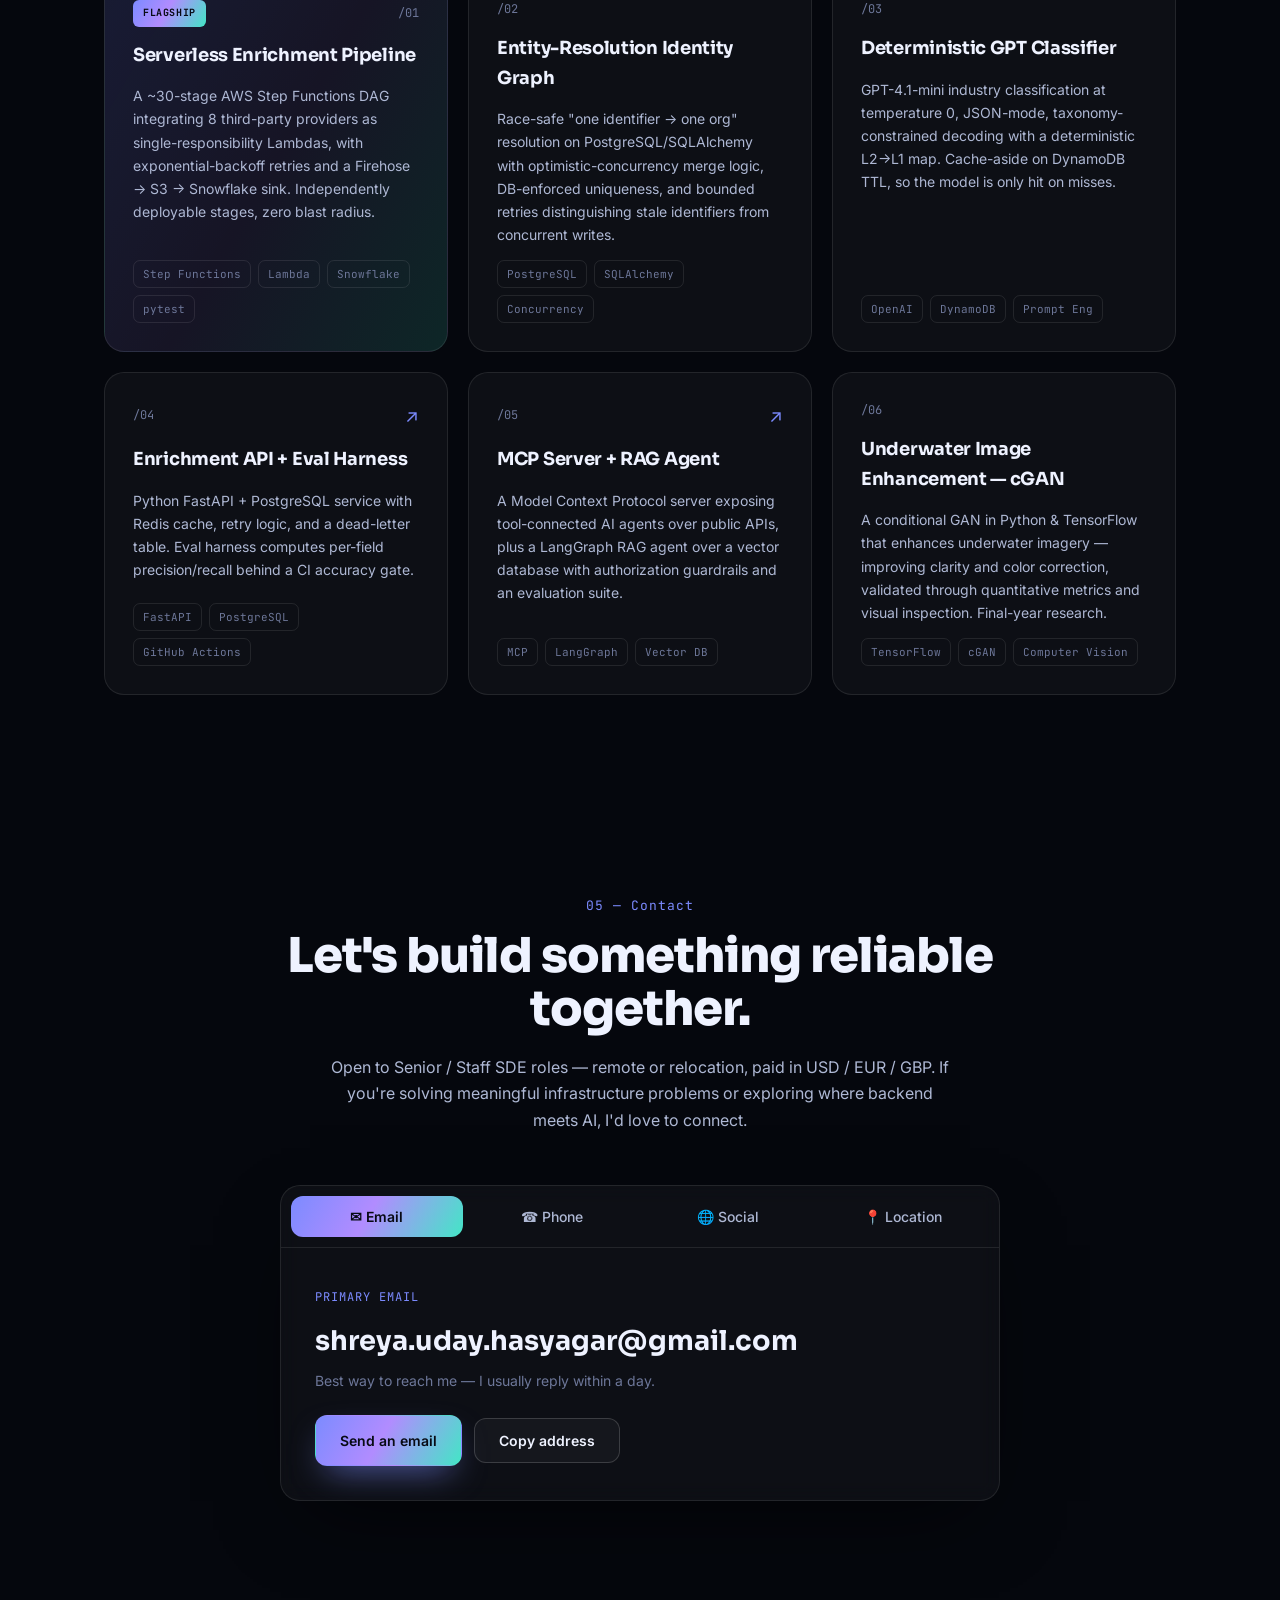
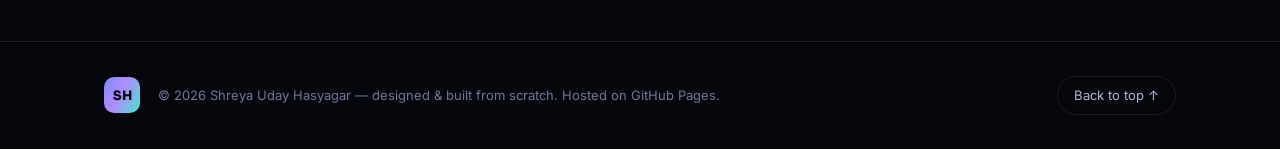
==== commit ded872c9: "feat: premium interactive redesign; enrich content from PDF/LinkedIn; contact tabs" ====
--- a/index.html
+++ b/index.html
@@ -3,101 +3,139 @@
 <head>
   <meta charset="UTF-8" />
   <meta name="viewport" content="width=device-width, initial-scale=1.0" />
-  <title>Shreya Hasyagar — Senior Software Engineer | Python · AWS · Applied AI</title>
-  <meta name="description" content="Senior Software Engineer with 4+ years building production, event-driven data-enrichment platforms on AWS. Distributed serverless systems, entity resolution, and applied LLM systems in Python." />
-  <meta name="author" content="Shreya Hasyagar" />
-  <meta name="theme-color" content="#0b0f19" />
-
-  <!-- Open Graph -->
+  <title>Shreya Uday Hasyagar — Senior Software Engineer · AWS · Python · Applied AI</title>
+  <meta name="description" content="Senior Software Engineer building scalable, resilient backend systems on AWS with Python and applied AI. Distributed serverless pipelines, entity resolution, GPT-driven automation, and reliability engineering." />
+  <meta name="author" content="Shreya Uday Hasyagar" />
+  <meta name="theme-color" content="#05070d" />
+
   <meta property="og:type" content="website" />
-  <meta property="og:title" content="Shreya Hasyagar — Senior Software Engineer" />
-  <meta property="og:description" content="Python · AWS · Distributed Data Systems · Applied AI. Building production serverless data-enrichment platforms." />
+  <meta property="og:title" content="Shreya Uday Hasyagar — Senior Software Engineer" />
+  <meta property="og:description" content="Building scalable systems with AWS & Python · GPT-driven automation · reliability engineering." />
   <meta property="og:url" content="https://shreyahasyagar.github.io/" />
-  <meta name="twitter:card" content="summary_large_image" />
 
   <link rel="icon" href="assets/favicon.svg" type="image/svg+xml" />
   <link rel="preconnect" href="https://fonts.googleapis.com" />
   <link rel="preconnect" href="https://fonts.gstatic.com" crossorigin />
-  <link href="https://fonts.googleapis.com/css2?family=Inter:wght@400;500;600;700;800&family=JetBrains+Mono:wght@400;500;600&display=swap" rel="stylesheet" />
+  <link href="https://fonts.googleapis.com/css2?family=Sora:wght@400;500;600;700;800&family=Inter:wght@400;500;600;700&family=JetBrains+Mono:wght@400;500;600&display=swap" rel="stylesheet" />
   <link rel="stylesheet" href="styles.css" />
 </head>
 <body>
-  <div class="bg-grid" aria-hidden="true"></div>
-  <div class="bg-glow" aria-hidden="true"></div>
+  <!-- Ambient layers -->
+  <div class="aurora" aria-hidden="true"></div>
+  <div class="noise" aria-hidden="true"></div>
+  <div class="spotlight" id="spotlight" aria-hidden="true"></div>
+  <div class="scroll-progress" id="scrollProgress" aria-hidden="true"></div>
+
+  <!-- Preloader -->
+  <div class="preloader" id="preloader" aria-hidden="true">
+    <div class="pre-mark">SH</div>
+    <div class="pre-bar"><span></span></div>
+  </div>
 
   <!-- NAV -->
   <header class="nav" id="nav">
-    <a href="#top" class="brand">
+    <a href="#top" class="brand" data-magnetic>
       <span class="brand-mark">SH</span>
-      <span class="brand-name">Shreya Hasyagar</span>
+      <span class="brand-meta">
+        <span class="brand-name">Shreya Uday Hasyagar</span>
+        <span class="brand-role">Senior Software Engineer</span>
+      </span>
     </a>
     <nav class="nav-links" aria-label="Primary">
-      <a href="#about">About</a>
-      <a href="#skills">Skills</a>
-      <a href="#experience">Experience</a>
-      <a href="#projects">Projects</a>
-      <a href="#contact">Contact</a>
+      <a href="#about"><span>01</span> About</a>
+      <a href="#skills"><span>02</span> Skills</a>
+      <a href="#work"><span>03</span> Experience</a>
+      <a href="#projects"><span>04</span> Projects</a>
+      <a href="#contact"><span>05</span> Contact</a>
     </nav>
-    <a class="btn btn-ghost nav-cta" href="assets/Shreya_Hasyagar_Resume.md" download>Résumé</a>
+    <a class="btn btn-primary nav-cta" href="#contact" data-magnetic>Hire me</a>
     <button class="nav-toggle" id="navToggle" aria-label="Toggle navigation" aria-expanded="false">
-      <span></span><span></span><span></span>
+      <span></span><span></span>
     </button>
   </header>
 
   <main id="top">
     <!-- HERO -->
     <section class="hero">
-      <div class="hero-inner reveal">
-        <p class="eyebrow">Senior Software Engineer · Bengaluru, India · Open to Remote (USD / EUR / GBP)</p>
-        <h1 class="hero-title">
-          I build <span class="grad">production data platforms</span><br />
-          on AWS with <span class="grad">applied AI</span>.
+      <div class="hero-inner">
+        <p class="eyebrow reveal">
+          <span class="dot"></span> Available for Senior / Staff roles · Remote · USD · EUR · GBP
+        </p>
+        <h1 class="hero-title reveal">
+          I build <span class="grad">scalable, resilient</span>
+          backend systems that
+          <span class="type-wrap"><span class="typed" id="typed"></span><span class="caret">|</span></span>
         </h1>
-        <p class="hero-sub">
-          4+ years architecting event-driven, serverless data-enrichment systems in Python —
-          distributed pipelines, entity resolution, and LLM-powered classification across multi-tenant microservices.
+        <p class="hero-sub reveal">
+          Senior Software Engineer at Cimpress with 4+ years designing event-driven,
+          serverless platforms on AWS &amp; Python — distributed data pipelines, entity
+          resolution, and GPT-driven automation that quietly makes systems (and teams) faster.
         </p>
-        <div class="hero-cta">
-          <a class="btn btn-primary" href="#projects">View my work</a>
-          <a class="btn btn-ghost" href="#contact">Get in touch</a>
-        </div>
-        <div class="hero-stats">
-          <div class="stat"><span class="stat-num" data-count="4">0</span><span class="stat-label">Years shipping production</span></div>
-          <div class="stat"><span class="stat-num" data-count="30">0</span><span class="stat-label">Stage serverless pipeline</span></div>
-          <div class="stat"><span class="stat-num" data-count="25">0</span><span class="stat-label">Microservices hardened</span></div>
-          <div class="stat"><span class="stat-num" data-count="2300" data-suffix="+">0</span><span class="stat-label">Code-review comments</span></div>
-        </div>
-      </div>
+        <div class="hero-cta reveal">
+          <a class="btn btn-primary" href="#projects" data-magnetic>Explore my work</a>
+          <a class="btn btn-ghost" href="assets/Shreya_Hasyagar_Resume.md" download data-magnetic>Download résumé</a>
+        </div>
+
+        <div class="hero-marquee reveal" aria-hidden="true">
+          <div class="marquee-track" id="marquee">
+            <span>AWS Lambda</span><span>Step Functions</span><span>Python</span><span>PostgreSQL</span>
+            <span>Snowflake</span><span>DynamoDB</span><span>Terraform</span><span>GPT-4</span>
+            <span>OpenSearch</span><span>Docker</span><span>TypeScript</span><span>GitLab CI/CD</span>
+          </div>
+        </div>
+
+        <div class="hero-stats reveal">
+          <div class="stat"><span class="stat-num" data-count="4" data-suffix="+">0</span><span class="stat-label">Years in production</span></div>
+          <div class="stat"><span class="stat-num" data-count="90" data-suffix="%">0</span><span class="stat-label">Fewer Org-ID errors</span></div>
+          <div class="stat"><span class="stat-num" data-count="85" data-suffix="%">0</span><span class="stat-label">Less manual classification</span></div>
+          <div class="stat"><span class="stat-num" data-count="25" data-suffix="+">0</span><span class="stat-label">Microservices shipped</span></div>
+        </div>
+      </div>
+      <div class="scroll-hint reveal" aria-hidden="true"><span></span>scroll</div>
     </section>
 
     <!-- ABOUT -->
     <section class="section" id="about">
       <div class="section-head reveal">
-        <span class="section-index">01</span>
-        <h2>About</h2>
+        <span class="section-kicker">01 — About</span>
+        <h2>Engineering that quietly makes things better.</h2>
       </div>
       <div class="about-grid">
-        <div class="reveal">
+        <div class="about-copy reveal">
           <p class="lead">
-            I own systems end to end — system design, reliability engineering, and AI-assisted automation.
-            My flagship is a multi-tenant, serverless company-data enrichment platform: a ~30-stage AWS Step
-            Functions pipeline integrating 8 third-party providers, backed by an entity-resolution identity
-            graph on PostgreSQL and Snowflake.
+            Hi, I'm Shreya. I'm a Senior Software Engineer who enjoys working behind the scenes —
+            designing backend systems that are clean, resilient, and genuinely useful.
           </p>
           <p>
-            I care about the hard parts — race-safe concurrency, deterministic LLM pipelines, cost-aware
-            inference, and the DLQ/retry/rate-governor tooling that keeps distributed systems alive at 3am.
+            Over the past few years I've worked on everything from AWS-powered microservices to
+            GPT-driven automation tools. What keeps me going is building things that reduce friction —
+            migrating a legacy system to improve reliability, or automating a repetitive task to free up
+            someone's time. I believe engineering is most valuable when it quietly makes life easier for
+            teams, users, and the business.
           </p>
-        </div>
-        <aside class="about-card reveal">
-          <h3>At a glance</h3>
-          <ul class="facts">
-            <li><span>Role</span><b>Senior Software Engineer</b></li>
-            <li><span>Focus</span><b>Distributed data · Applied AI</b></li>
-            <li><span>Stack</span><b>Python · AWS · Snowflake</b></li>
-            <li><span>Location</span><b>Bengaluru · Remote-ready</b></li>
-            <li><span>Certs</span><b>AWS Dev Associate, CCP</b></li>
-          </ul>
+          <p>
+            I care about the hard parts: race-safe concurrency, deterministic LLM pipelines, cost-aware
+            inference, secret rotation, and the retry / DLQ / rate-governor tooling that keeps distributed
+            systems alive at 3am. I'm AWS-certified, trained in prompt engineering, and always up for a good
+            conversation about distributed systems, clean code, or underrated APIs.
+          </p>
+          <div class="about-tags">
+            <span>Distributed systems</span><span>Reliability engineering</span>
+            <span>Applied AI / LLM</span><span>Developer experience</span>
+          </div>
+        </div>
+        <aside class="about-panel reveal" data-tilt>
+          <div class="panel-row"><span>Role</span><b>Senior Software Engineer</b></div>
+          <div class="panel-row"><span>Company</span><b>Cimpress India</b></div>
+          <div class="panel-row"><span>Base</span><b>Bengaluru · Remote-ready</b></div>
+          <div class="panel-row"><span>Focus</span><b>Backend · Cloud · AI</b></div>
+          <div class="panel-row"><span>Recognition</span><b>Top 10% — Communication</b></div>
+          <div class="panel-divider"></div>
+          <div class="panel-certs">
+            <span class="cert">AWS Certified Developer – Associate</span>
+            <span class="cert">Oracle Cloud Infrastructure 2024 — GenAI Professional</span>
+            <span class="cert">Prompt Engineering — Vanderbilt</span>
+          </div>
         </aside>
       </div>
     </section>
@@ -105,100 +143,118 @@
     <!-- SKILLS -->
     <section class="section" id="skills">
       <div class="section-head reveal">
-        <span class="section-index">02</span>
-        <h2>Technical skills</h2>
+        <span class="section-kicker">02 — Toolkit</span>
+        <h2>A full-stack toolkit, backend-heavy.</h2>
       </div>
       <div class="skills-grid">
-        <article class="skill-card reveal">
-          <h3>Languages</h3>
-          <div class="chips">
-            <span>Python</span><span>SQL</span><span>TypeScript</span><span>JavaScript</span><span>Kotlin</span><span>Bash</span>
-          </div>
-        </article>
-        <article class="skill-card reveal">
-          <h3>Backend &amp; APIs</h3>
-          <div class="chips">
-            <span>FastAPI</span><span>Flask</span><span>Django REST</span><span>Spring Boot</span><span>SQLAlchemy</span><span>asyncio</span>
-          </div>
-        </article>
-        <article class="skill-card reveal">
+        <article class="skill-card reveal" data-tilt>
+          <div class="skill-ic">&lt;/&gt;</div>
+          <h3>Languages &amp; Frameworks</h3>
+          <div class="chips">
+            <span>Python</span><span>JavaScript</span><span>TypeScript</span><span>SQL</span><span>Node.js</span><span>React.js</span><span>Bash</span><span>Karate</span>
+          </div>
+        </article>
+        <article class="skill-card reveal" data-tilt>
+          <div class="skill-ic">☁</div>
+          <h3>Cloud &amp; Infrastructure</h3>
+          <div class="chips">
+            <span>Lambda</span><span>Step Functions</span><span>API Gateway</span><span>RDS</span><span>DynamoDB</span><span>S3</span><span>ECS / ECR</span><span>SNS</span><span>Secrets Manager</span><span>CloudWatch</span><span>IAM</span><span>Terraform</span>
+          </div>
+        </article>
+        <article class="skill-card reveal" data-tilt>
+          <div class="skill-ic">✦</div>
           <h3>Applied AI / LLM</h3>
           <div class="chips">
-            <span>OpenAI GPT-4.x</span><span>Prompt Engineering</span><span>RAG</span><span>Vector DBs</span><span>MCP</span><span>LangGraph</span><span>Evals</span>
-          </div>
-        </article>
-        <article class="skill-card reveal">
-          <h3>Cloud (AWS)</h3>
-          <div class="chips">
-            <span>Lambda</span><span>Step Functions</span><span>SQS / SNS</span><span>DynamoDB</span><span>RDS</span><span>ECS / Fargate</span><span>API Gateway</span><span>Kinesis</span>
-          </div>
-        </article>
-        <article class="skill-card reveal">
-          <h3>Data &amp; Search</h3>
-          <div class="chips">
-            <span>PostgreSQL</span><span>Snowflake</span><span>OpenSearch</span><span>DynamoDB</span><span>Redis</span>
-          </div>
-        </article>
-        <article class="skill-card reveal">
-          <h3>DevOps &amp; Reliability</h3>
-          <div class="chips">
-            <span>Docker</span><span>Terraform</span><span>AWS CDK</span><span>GitLab CI/CD</span><span>Snyk</span><span>New Relic</span><span>CloudWatch</span>
+            <span>GPT-4 / 4o</span><span>Prompt Engineering</span><span>Document Intent</span><span>RAG</span><span>Vector DBs</span><span>MCP</span><span>LangGraph</span><span>Evals</span>
+          </div>
+        </article>
+        <article class="skill-card reveal" data-tilt>
+          <div class="skill-ic">⛁</div>
+          <h3>Data &amp; Engineering</h3>
+          <div class="chips">
+            <span>PostgreSQL</span><span>Snowflake</span><span>OpenSearch</span><span>Caching</span><span>Data Pipelines</span><span>Data Migrations</span>
+          </div>
+        </article>
+        <article class="skill-card reveal" data-tilt>
+          <div class="skill-ic">⚙</div>
+          <h3>Backend &amp; DevOps</h3>
+          <div class="chips">
+            <span>REST APIs</span><span>Microservices</span><span>System Design</span><span>Async Workflows</span><span>GitLab CI/CD</span><span>Docker</span><span>Git</span>
+          </div>
+        </article>
+        <article class="skill-card reveal" data-tilt>
+          <div class="skill-ic">🛡</div>
+          <h3>Reliability &amp; Security</h3>
+          <div class="chips">
+            <span>DLQ &amp; Retries</span><span>Rate Governors</span><span>Secret Rotation</span><span>Snyk</span><span>Least-privilege IAM</span><span>Observability</span>
           </div>
         </article>
       </div>
     </section>
 
     <!-- EXPERIENCE -->
-    <section class="section" id="experience">
+    <section class="section" id="work">
       <div class="section-head reveal">
-        <span class="section-index">03</span>
-        <h2>Experience</h2>
+        <span class="section-kicker">03 — Experience</span>
+        <h2>4+ years shipping systems people rely on.</h2>
       </div>
       <div class="timeline">
         <article class="tl-item reveal">
-          <div class="tl-dot"></div>
-          <div class="tl-body">
-            <div class="tl-top">
-              <h3>Senior Software Engineer</h3>
-              <span class="tl-date">01/2025 — Present</span>
-            </div>
-            <p class="tl-org">Cimpress India Pvt Ltd · Bengaluru</p>
+          <div class="tl-marker"></div>
+          <div class="tl-card" data-tilt>
+            <div class="tl-head">
+              <div>
+                <h3>Senior Software Engineer</h3>
+                <p class="tl-org">Cimpress India Pvt Ltd · Bengaluru</p>
+              </div>
+              <span class="tl-date">Jan 2025 — Present</span>
+            </div>
             <ul>
-              <li>Architected and own a ~30-stage serverless Step Functions enrichment pipeline integrating 8 data providers with exponential-backoff retries and a Firehose→S3→Snowflake sink.</li>
-              <li>Reduced Organization-ID system failures <b>60%</b> by re-architecting the entity-resolution identity graph from DynamoDB to RDS (PostgreSQL) with an atomic insert-or-retry concurrency model.</li>
-              <li>Redesigned the GPT-4 Document Intent API from async ECS workers to synchronous inference — <b>50%</b> lower latency, <b>85%</b> less manual classification, at &lt;$0.01/document.</li>
-              <li>Cut manual pipeline intervention <b>80%</b> with an automated failed-execution recovery system (EventBridge → DynamoDB → scheduled Fargate re-runs).</li>
-              <li>Authored <b>2,300+</b> code-review comments enforcing layered exception handling, least-privilege IAM, and type-safety across 25+ microservices.</li>
+              <li>Redesigned the <b>Organization-ID</b> system by migrating from DynamoDB to Amazon RDS — cutting query errors <b>90%</b> and scaling access for 100K+ records across 10+ teams.</li>
+              <li>Deployed a <b>GPT-4 Document Intent API</b>, automating classification for 5K+ documents/month and minimizing manual work by <b>85%</b> in a modular architecture.</li>
+              <li>Implemented an automated <b>RFC-compliant secret rotation</b> workflow with Terraform, eliminating manual steps across 12+ services and improving audit-readiness.</li>
+              <li>Led architecture spikes for <b>OCR v2, Akeyless integration, and GPT use cases</b> — improving design clarity and delivery velocity.</li>
+              <li>Mentored an intern across 2 quarters — 10+ merged PRs and 3 production deployments — and reduced delivery rework <b>30%</b> across 12+ sprints.</li>
+              <li>Recognized in the <b>top 10% for communication excellence</b>; documented 5+ major platform updates, cutting integration blockers <b>35%</b>.</li>
             </ul>
           </div>
         </article>
+
         <article class="tl-item reveal">
-          <div class="tl-dot"></div>
-          <div class="tl-body">
-            <div class="tl-top">
-              <h3>Software Engineer</h3>
-              <span class="tl-date">08/2022 — 12/2024</span>
-            </div>
-            <p class="tl-org">Cimpress India Pvt Ltd · Bengaluru</p>
+          <div class="tl-marker"></div>
+          <div class="tl-card" data-tilt>
+            <div class="tl-head">
+              <div>
+                <h3>Software Engineer</h3>
+                <p class="tl-org">Cimpress India Pvt Ltd · Bengaluru</p>
+              </div>
+              <span class="tl-date">Aug 2022 — Dec 2024</span>
+            </div>
             <ul>
-              <li>Re-engineered the Business Suggest search API from 30s+ timeouts to under <b>5s</b> via PostgreSQL full-text search tuning (ts_query, ts_vector, ts_rank).</li>
-              <li>Improved API performance <b>45%</b> with a TTL DynamoDB caching layer across BE/NL/FR pipelines.</li>
-              <li>Increased industry-classification accuracy <b>40%</b> and lifted enrichment coverage from 41% to <b>60%+</b>.</li>
-              <li>Benchmarked with JMeter to <b>2,500</b> concurrent users (~41 req/s, ~1.2s latency); right-sized Lambda memory via power tuning.</li>
+              <li>Engineered a <b>TTL-based DynamoDB cache</b>, cutting redundant queries and improving API performance <b>45%</b> across high-traffic microservices.</li>
+              <li>Developed <b>GPT-driven SIC → SBI mapping</b>, boosting taxonomy precision and analytics data integrity <b>40%</b>.</li>
+              <li>Integrated <b>Spyfu, SeRanking &amp; Graydon</b>, giving 5 business teams real-time SEO/KVK insights and cutting manual research <b>50%</b>.</li>
+              <li>Optimized CI/CD with 15+ test alert hooks and tuned GitLab runners, reducing deployment failures <b>25%</b>.</li>
+              <li>Automated <b>Karate</b> API suites, tuned Lambda timeouts, and improved Slack alerting — reducing bug-resolution time.</li>
+              <li>Delivered secure, incremental updates including <b>Snyk vulnerability fixes</b> and Printdeal GDPR compliance workflows.</li>
             </ul>
           </div>
         </article>
+
         <article class="tl-item reveal">
-          <div class="tl-dot"></div>
-          <div class="tl-body">
-            <div class="tl-top">
-              <h3>Programmer Analyst Intern</h3>
-              <span class="tl-date">02/2022 — 07/2022</span>
-            </div>
-            <p class="tl-org">Cognizant Technology Solutions · Bengaluru</p>
+          <div class="tl-marker"></div>
+          <div class="tl-card" data-tilt>
+            <div class="tl-head">
+              <div>
+                <h3>Programmer Analyst Trainee</h3>
+                <p class="tl-org">Cognizant Technology Solutions · Bengaluru</p>
+              </div>
+              <span class="tl-date">Feb 2022 — Jul 2022</span>
+            </div>
             <ul>
-              <li>Reduced IAM deployment time <b>25%</b> by automating directory schemas and admin-client setup.</li>
-              <li>Developed 30+ unit tests for identity modules, cutting QA iterations <b>20%</b>.</li>
+              <li>Automated <b>IAM workflows</b> and directory schemas, reducing deployment setup time <b>25%</b>.</li>
+              <li>Wrote 30+ unit tests for identity services, cutting QA feedback loops <b>20%</b> and strengthening CI pipelines.</li>
+              <li>Authored reusable onboarding docs &amp; SDLC templates used across 3 intern cohorts. Recognized as a <b>Top Performing Intern</b>.</li>
             </ul>
           </div>
         </article>
@@ -208,80 +264,136 @@
     <!-- PROJECTS -->
     <section class="section" id="projects">
       <div class="section-head reveal">
-        <span class="section-index">04</span>
-        <h2>Selected projects</h2>
+        <span class="section-kicker">04 — Selected work</span>
+        <h2>Systems, pipelines &amp; a bit of research.</h2>
       </div>
       <div class="projects-grid">
-        <article class="project-card reveal">
+        <article class="project-card reveal feature" data-tilt>
           <div class="project-top">
-            <h3>Serverless Enrichment Pipeline</h3>
             <span class="badge">Flagship</span>
-          </div>
-          <p>~30-stage AWS Step Functions DAG integrating 8 providers as single-responsibility Lambdas, with exponential-backoff retries and a Firehose→S3→Snowflake sink. Independently deployable provider stages, zero blast radius.</p>
+            <span class="project-idx">/01</span>
+          </div>
+          <h3>Serverless Enrichment Pipeline</h3>
+          <p>A ~30-stage AWS Step Functions DAG integrating 8 third-party providers as single-responsibility Lambdas, with exponential-backoff retries and a Firehose → S3 → Snowflake sink. Independently deployable stages, zero blast radius.</p>
           <div class="tags"><span>Step Functions</span><span>Lambda</span><span>Snowflake</span><span>pytest</span></div>
         </article>
-        <article class="project-card reveal">
+        <article class="project-card reveal" data-tilt>
+          <div class="project-top"><span class="project-idx">/02</span></div>
+          <h3>Entity-Resolution Identity Graph</h3>
+          <p>Race-safe "one identifier → one org" resolution on PostgreSQL/SQLAlchemy with optimistic-concurrency merge logic, DB-enforced uniqueness, and bounded retries distinguishing stale identifiers from concurrent writes.</p>
+          <div class="tags"><span>PostgreSQL</span><span>SQLAlchemy</span><span>Concurrency</span></div>
+        </article>
+        <article class="project-card reveal" data-tilt>
+          <div class="project-top"><span class="project-idx">/03</span></div>
+          <h3>Deterministic GPT Classifier</h3>
+          <p>GPT-4.1-mini industry classification at temperature 0, JSON-mode, taxonomy-constrained decoding with a deterministic L2→L1 map. Cache-aside on DynamoDB TTL, so the model is only hit on misses.</p>
+          <div class="tags"><span>OpenAI</span><span>DynamoDB</span><span>Prompt Eng</span></div>
+        </article>
+        <article class="project-card reveal" data-tilt>
           <div class="project-top">
-            <h3>Entity-Resolution Identity Graph</h3>
-          </div>
-          <p>Race-safe "one identifier → one org" resolution on PostgreSQL/SQLAlchemy with optimistic-concurrency merge logic, DB-enforced uniqueness, and bounded retry semantics distinguishing stale identifiers from concurrent writes.</p>
-          <div class="tags"><span>PostgreSQL</span><span>SQLAlchemy</span><span>Concurrency</span></div>
-        </article>
-        <article class="project-card reveal">
+            <span class="project-idx">/04</span>
+            <a class="project-link" href="https://github.com/shreyahasyagar" target="_blank" rel="noopener" aria-label="GitHub">↗</a>
+          </div>
+          <h3>Enrichment API + Eval Harness</h3>
+          <p>Python FastAPI + PostgreSQL service with Redis cache, retry logic, and a dead-letter table. Eval harness computes per-field precision/recall behind a CI accuracy gate.</p>
+          <div class="tags"><span>FastAPI</span><span>PostgreSQL</span><span>GitHub Actions</span></div>
+        </article>
+        <article class="project-card reveal" data-tilt>
           <div class="project-top">
-            <h3>Deterministic LLM Classifier</h3>
-          </div>
-          <p>GPT-4.1-mini industry classification at temperature 0, JSON-mode, taxonomy-constrained decoding with a deterministic L2→L1 map. Cache-aside on DynamoDB TTL so the LLM is only hit on misses.</p>
-          <div class="tags"><span>OpenAI</span><span>DynamoDB</span><span>Prompt Eng</span></div>
-        </article>
-        <article class="project-card reveal">
-          <div class="project-top">
-            <h3>Company Enrichment API + Eval Harness</h3>
+            <span class="project-idx">/05</span>
             <a class="project-link" href="https://github.com/shreyahasyagar" target="_blank" rel="noopener" aria-label="GitHub">↗</a>
           </div>
-          <p>Python FastAPI + PostgreSQL service with Redis cache, retry logic, and a dead-letter table. Evaluation harness computes per-field precision/recall behind a CI accuracy gate.</p>
-          <div class="tags"><span>FastAPI</span><span>PostgreSQL</span><span>GitHub Actions</span></div>
-        </article>
-        <article class="project-card reveal">
-          <div class="project-top">
-            <h3>Event-Driven Worker + Rate Governor</h3>
-            <a class="project-link" href="https://github.com/shreyahasyagar" target="_blank" rel="noopener" aria-label="GitHub">↗</a>
-          </div>
-          <p>Producer/consumer system with a distributed token-bucket rate governor, per-tenant fair queuing, exponential backoff with jitter, and DLQ redrive to prevent downstream throttling.</p>
-          <div class="tags"><span>Python</span><span>SQS</span><span>DynamoDB</span></div>
-        </article>
-        <article class="project-card reveal">
-          <div class="project-top">
-            <h3>MCP Server + RAG Agent</h3>
-            <a class="project-link" href="https://github.com/shreyahasyagar" target="_blank" rel="noopener" aria-label="GitHub">↗</a>
-          </div>
-          <p>Model Context Protocol server exposing tool-connected AI agents over public APIs, plus a LangGraph RAG agent over a vector database with authorization guardrails and an evaluation suite.</p>
+          <h3>MCP Server + RAG Agent</h3>
+          <p>A Model Context Protocol server exposing tool-connected AI agents over public APIs, plus a LangGraph RAG agent over a vector database with authorization guardrails and an evaluation suite.</p>
           <div class="tags"><span>MCP</span><span>LangGraph</span><span>Vector DB</span></div>
         </article>
-      </div>
-    </section>
-
-    <!-- CONTACT -->
+        <article class="project-card reveal" data-tilt>
+          <div class="project-top"><span class="project-idx">/06</span></div>
+          <h3>Underwater Image Enhancement — cGAN</h3>
+          <p>A conditional GAN in Python &amp; TensorFlow that enhances underwater imagery — improving clarity and color correction, validated through quantitative metrics and visual inspection. Final-year research.</p>
+          <div class="tags"><span>TensorFlow</span><span>cGAN</span><span>Computer Vision</span></div>
+        </article>
+      </div>
+    </section>
+
+    <!-- CONTACT / EMAIL TAB -->
     <section class="section contact" id="contact">
-      <div class="reveal contact-inner">
-        <span class="section-index">05</span>
-        <h2>Let's build something reliable.</h2>
-        <p class="lead">
+      <div class="section-head center reveal">
+        <span class="section-kicker">05 — Contact</span>
+        <h2>Let's build something reliable together.</h2>
+        <p class="contact-lead">
           Open to Senior / Staff SDE roles — remote or relocation, paid in USD / EUR / GBP.
-          The fastest way to reach me is email.
+          If you're solving meaningful infrastructure problems or exploring where backend meets AI, I'd love to connect.
         </p>
-        <div class="contact-actions">
-          <a class="btn btn-primary" href="mailto:shreya.uday.hasyagar@gmail.com">shreya.uday.hasyagar@gmail.com</a>
-          <a class="btn btn-ghost" href="https://github.com/shreyahasyagar" target="_blank" rel="noopener">GitHub</a>
-          <a class="btn btn-ghost" href="https://www.linkedin.com/in/shreyahasyagar" target="_blank" rel="noopener">LinkedIn</a>
+      </div>
+
+      <div class="contact-card reveal" data-tilt>
+        <div class="contact-tabs" role="tablist" aria-label="Contact channels">
+          <button class="tab active" data-tab="email" role="tab" aria-selected="true">✉ Email</button>
+          <button class="tab" data-tab="phone" role="tab" aria-selected="false">☎ Phone</button>
+          <button class="tab" data-tab="social" role="tab" aria-selected="false">🌐 Social</button>
+          <button class="tab" data-tab="location" role="tab" aria-selected="false">📍 Location</button>
+        </div>
+
+        <div class="tab-body">
+          <div class="tab-pane active" data-pane="email">
+            <span class="pane-label">Primary email</span>
+            <a class="pane-value" href="mailto:shreya.uday.hasyagar@gmail.com">shreya.uday.hasyagar@gmail.com</a>
+            <p class="pane-note">Best way to reach me — I usually reply within a day.</p>
+            <div class="pane-actions">
+              <a class="btn btn-primary" href="mailto:shreya.uday.hasyagar@gmail.com?subject=Opportunity%20for%20Shreya" data-magnetic>Send an email</a>
+              <button class="btn btn-ghost copy-btn" data-copy="shreya.uday.hasyagar@gmail.com" data-magnetic>Copy address</button>
+            </div>
+          </div>
+
+          <div class="tab-pane" data-pane="phone">
+            <span class="pane-label">Phone / WhatsApp</span>
+            <a class="pane-value" href="tel:+917892618923">+91 78926 18923</a>
+            <p class="pane-note">Available for calls during IST business hours and by appointment across time zones.</p>
+            <div class="pane-actions">
+              <a class="btn btn-primary" href="tel:+917892618923" data-magnetic>Call</a>
+              <button class="btn btn-ghost copy-btn" data-copy="+917892618923" data-magnetic>Copy number</button>
+            </div>
+          </div>
+
+          <div class="tab-pane" data-pane="social">
+            <span class="pane-label">Around the web</span>
+            <div class="social-links">
+              <a class="social-row" href="https://www.linkedin.com/in/shreya-hasyagar" target="_blank" rel="noopener">
+                <span class="s-ic">in</span><span class="s-name">LinkedIn</span><span class="s-handle">/in/shreya-hasyagar</span><span class="s-arrow">↗</span>
+              </a>
+              <a class="social-row" href="https://github.com/shreyahasyagar" target="_blank" rel="noopener">
+                <span class="s-ic">gh</span><span class="s-name">GitHub</span><span class="s-handle">@shreyahasyagar</span><span class="s-arrow">↗</span>
+              </a>
+              <a class="social-row" href="mailto:shreya.uday.hasyagar@gmail.com">
+                <span class="s-ic">@</span><span class="s-name">Email</span><span class="s-handle">shreya.uday.hasyagar@gmail.com</span><span class="s-arrow">↗</span>
+              </a>
+            </div>
+          </div>
+
+          <div class="tab-pane" data-pane="location">
+            <span class="pane-label">Based in</span>
+            <span class="pane-value">Bengaluru, Karnataka · India</span>
+            <p class="pane-note">Open to remote roles worldwide and relocation for the right team. Comfortable collaborating async across time zones.</p>
+            <div class="pane-actions">
+              <span class="tz-badge">IST · UTC +5:30</span>
+              <span class="tz-badge">Remote-ready</span>
+            </div>
+          </div>
         </div>
       </div>
     </section>
   </main>
 
   <footer class="footer">
-    <p>© <span id="year"></span> Shreya Hasyagar · Built with vanilla HTML, CSS &amp; JS · Hosted on GitHub Pages</p>
+    <div class="footer-inner">
+      <span class="footer-mark">SH</span>
+      <p>© <span id="year"></span> Shreya Uday Hasyagar — designed &amp; built from scratch. Hosted on GitHub Pages.</p>
+      <a href="#top" class="to-top" data-magnetic>Back to top ↑</a>
+    </div>
   </footer>
+
+  <div class="toast" id="toast" role="status" aria-live="polite"></div>
 
   <script src="main.js"></script>
 </body>
--- a/styles.css
+++ b/styles.css
@@ -1,25 +1,28 @@
 :root {
-  --bg: #0b0f19;
-  --bg-2: #0e1424;
-  --surface: #121a2e;
-  --surface-2: #16203a;
-  --border: #223052;
-  --text: #e6ecff;
-  --text-dim: #9aa7c7;
-  --text-mut: #6b789c;
-  --brand: #6ea8fe;
-  --brand-2: #a78bfa;
-  --accent: #34d399;
-  --grad: linear-gradient(120deg, #6ea8fe 0%, #a78bfa 55%, #34d399 120%);
-  --radius: 16px;
-  --shadow: 0 20px 60px -20px rgba(0, 0, 0, 0.6);
-  --max: 1120px;
+  --bg: #05070d;
+  --bg-2: #080b14;
+  --surface: rgba(255, 255, 255, 0.035);
+  --surface-solid: #0d1120;
+  --border: rgba(255, 255, 255, 0.09);
+  --border-strong: rgba(255, 255, 255, 0.16);
+  --text: #eef2ff;
+  --text-dim: #aeb8d4;
+  --text-mut: #6d7799;
+  --c1: #7c8bff;   /* indigo */
+  --c2: #b18cff;   /* violet */
+  --c3: #43e6c6;   /* teal   */
+  --c4: #ff8fb1;   /* pink   */
+  --grad: linear-gradient(120deg, #7c8bff 0%, #b18cff 45%, #43e6c6 100%);
+  --grad-soft: linear-gradient(120deg, rgba(124,139,255,.16), rgba(177,140,255,.10), rgba(67,230,198,.14));
+  --radius: 20px;
+  --radius-sm: 12px;
+  --shadow: 0 30px 80px -30px rgba(0, 0, 0, 0.75);
+  --max: 1180px;
+  --ease: cubic-bezier(0.22, 1, 0.36, 1);
 }
 
 * { box-sizing: border-box; margin: 0; padding: 0; }
-
-html { scroll-behavior: smooth; scroll-padding-top: 90px; }
-
+html { scroll-behavior: smooth; scroll-padding-top: 100px; }
 body {
   font-family: "Inter", system-ui, -apple-system, sans-serif;
   background: var(--bg);
@@ -27,188 +30,290 @@
   line-height: 1.65;
   -webkit-font-smoothing: antialiased;
   overflow-x: hidden;
-}
-
-/* Background layers */
-.bg-grid {
-  position: fixed; inset: 0; z-index: -2;
-  background-image:
-    linear-gradient(to right, rgba(110, 168, 254, 0.05) 1px, transparent 1px),
-    linear-gradient(to bottom, rgba(110, 168, 254, 0.05) 1px, transparent 1px);
-  background-size: 44px 44px;
-  mask-image: radial-gradient(ellipse 80% 60% at 50% 0%, #000 40%, transparent 100%);
-}
-.bg-glow {
-  position: fixed; z-index: -1; top: -20%; left: 50%;
-  width: 900px; height: 900px; transform: translateX(-50%);
-  background: radial-gradient(circle, rgba(110, 168, 254, 0.18), transparent 60%);
-  filter: blur(30px); pointer-events: none;
-}
-
+  cursor: default;
+}
+::selection { background: rgba(124, 139, 255, 0.35); color: #fff; }
 a { color: inherit; text-decoration: none; }
-
-/* NAV */
+h1, h2, h3, .brand-name { font-family: "Sora", "Inter", sans-serif; }
+
+/* ---------- Ambient background ---------- */
+.aurora {
+  position: fixed; inset: -20%; z-index: -3; pointer-events: none;
+  background:
+    radial-gradient(40% 40% at 20% 15%, rgba(124, 139, 255, 0.28), transparent 60%),
+    radial-gradient(35% 45% at 82% 20%, rgba(177, 140, 255, 0.22), transparent 60%),
+    radial-gradient(45% 40% at 60% 90%, rgba(67, 230, 198, 0.18), transparent 60%),
+    radial-gradient(40% 40% at 10% 80%, rgba(255, 143, 177, 0.14), transparent 60%);
+  filter: blur(40px);
+  animation: drift 22s ease-in-out infinite alternate;
+}
+@keyframes drift {
+  0% { transform: translate3d(0,0,0) scale(1); }
+  50% { transform: translate3d(2%, -2%, 0) scale(1.06); }
+  100% { transform: translate3d(-2%, 2%, 0) scale(1.02); }
+}
+.noise {
+  position: fixed; inset: 0; z-index: -2; pointer-events: none; opacity: 0.045;
+  background-image: url("data:image/svg+xml,%3Csvg xmlns='http://www.w3.org/2000/svg' width='120' height='120'%3E%3Cfilter id='n'%3E%3CfeTurbulence type='fractalNoise' baseFrequency='0.9' numOctaves='3'/%3E%3C/filter%3E%3Crect width='100%25' height='100%25' filter='url(%23n)'/%3E%3C/svg%3E");
+}
+.spotlight {
+  position: fixed; top: 0; left: 0; width: 480px; height: 480px; z-index: -1; pointer-events: none;
+  background: radial-gradient(circle, rgba(124, 139, 255, 0.10), transparent 65%);
+  transform: translate(-50%, -50%); transition: opacity .4s; opacity: 0;
+}
+
+/* ---------- Scroll progress ---------- */
+.scroll-progress {
+  position: fixed; top: 0; left: 0; height: 3px; width: 0%; z-index: 100;
+  background: var(--grad); box-shadow: 0 0 14px rgba(124, 139, 255, 0.7);
+}
+
+/* ---------- Preloader ---------- */
+.preloader {
+  position: fixed; inset: 0; z-index: 200; display: grid; place-content: center; gap: 22px; justify-items: center;
+  background: var(--bg); transition: opacity .6s var(--ease), visibility .6s;
+}
+.preloader.done { opacity: 0; visibility: hidden; }
+.pre-mark {
+  font-family: "Sora"; font-weight: 800; font-size: 42px; letter-spacing: 1px;
+  background: var(--grad); -webkit-background-clip: text; background-clip: text; color: transparent;
+  animation: pulse 1.4s ease-in-out infinite;
+}
+@keyframes pulse { 0%,100%{opacity:.5;transform:scale(.96)} 50%{opacity:1;transform:scale(1)} }
+.pre-bar { width: 140px; height: 3px; background: rgba(255,255,255,.1); border-radius: 3px; overflow: hidden; }
+.pre-bar span { display: block; height: 100%; width: 40%; background: var(--grad); border-radius: 3px; animation: load 1s var(--ease) infinite; }
+@keyframes load { 0%{transform:translateX(-120%)} 100%{transform:translateX(320%)} }
+
+/* ---------- Nav ---------- */
 .nav {
-  position: fixed; top: 0; left: 0; right: 0; z-index: 50;
+  position: fixed; top: 0; left: 0; right: 0; z-index: 90;
   display: flex; align-items: center; gap: 24px;
-  padding: 16px clamp(20px, 5vw, 48px);
-  backdrop-filter: blur(12px);
-  background: rgba(11, 15, 25, 0.55);
+  padding: 18px clamp(18px, 5vw, 54px);
+  transition: padding .35s var(--ease), background .35s, border-color .35s;
   border-bottom: 1px solid transparent;
-  transition: background .3s, border-color .3s, padding .3s;
-}
-.nav.scrolled { background: rgba(11, 15, 25, 0.85); border-color: var(--border); padding-top: 12px; padding-bottom: 12px; }
-.brand { display: flex; align-items: center; gap: 12px; font-weight: 700; margin-right: auto; }
+}
+.nav.scrolled {
+  padding-top: 12px; padding-bottom: 12px;
+  background: rgba(5, 7, 13, 0.72); backdrop-filter: blur(16px) saturate(140%);
+  border-color: var(--border);
+}
+.brand { display: flex; align-items: center; gap: 14px; margin-right: auto; }
 .brand-mark {
-  display: grid; place-items: center; width: 36px; height: 36px; border-radius: 10px;
-  background: var(--grad); color: #04101f; font-weight: 800; font-size: 14px; letter-spacing: .5px;
-}
-.brand-name { font-size: 15px; letter-spacing: .2px; }
-.nav-links { display: flex; gap: 28px; }
-.nav-links a { color: var(--text-dim); font-size: 14px; font-weight: 500; position: relative; transition: color .2s; }
-.nav-links a::after {
-  content: ""; position: absolute; left: 0; bottom: -6px; height: 2px; width: 0;
-  background: var(--grad); transition: width .25s;
-}
-.nav-links a:hover { color: var(--text); }
-.nav-links a:hover::after { width: 100%; }
-.nav-cta { padding: 8px 16px; font-size: 13px; }
-.nav-toggle { display: none; flex-direction: column; gap: 5px; background: none; border: 0; cursor: pointer; padding: 6px; }
-.nav-toggle span { width: 24px; height: 2px; background: var(--text); border-radius: 2px; transition: .3s; }
-
-/* Buttons */
+  display: grid; place-items: center; width: 42px; height: 42px; border-radius: 12px;
+  background: var(--grad); color: #060814; font-weight: 800; font-family: "Sora"; font-size: 15px;
+  box-shadow: 0 8px 24px -8px rgba(124, 139, 255, 0.7);
+}
+.brand-meta { display: flex; flex-direction: column; line-height: 1.2; }
+.brand-name { font-size: 15px; font-weight: 700; }
+.brand-role { font-size: 11px; color: var(--text-mut); font-family: "JetBrains Mono", monospace; }
+.nav-links { display: flex; gap: 6px; }
+.nav-links a {
+  display: flex; align-items: center; gap: 6px; font-size: 13.5px; font-weight: 500; color: var(--text-dim);
+  padding: 8px 14px; border-radius: 10px; transition: color .2s, background .2s;
+}
+.nav-links a span { font-family: "JetBrains Mono", monospace; font-size: 10px; color: var(--c1); }
+.nav-links a:hover, .nav-links a.active { color: var(--text); background: var(--surface); }
+.nav-cta { padding: 10px 20px; font-size: 13.5px; }
+.nav-toggle { display: none; flex-direction: column; gap: 6px; background: none; border: 0; cursor: pointer; padding: 8px; }
+.nav-toggle span { width: 26px; height: 2px; background: var(--text); border-radius: 2px; transition: .3s var(--ease); }
+
+/* ---------- Buttons ---------- */
 .btn {
-  display: inline-flex; align-items: center; justify-content: center;
-  padding: 12px 22px; border-radius: 12px; font-weight: 600; font-size: 14px;
-  cursor: pointer; transition: transform .2s, box-shadow .2s, background .2s, border-color .2s; border: 1px solid transparent;
-}
-.btn:hover { transform: translateY(-2px); }
-.btn-primary { background: var(--grad); color: #04101f; box-shadow: 0 10px 30px -10px rgba(110, 168, 254, 0.6); }
-.btn-ghost { background: rgba(255, 255, 255, 0.03); border-color: var(--border); color: var(--text); }
-.btn-ghost:hover { border-color: var(--brand); background: rgba(110, 168, 254, 0.08); }
-
-/* HERO */
+  display: inline-flex; align-items: center; justify-content: center; gap: 8px;
+  padding: 13px 24px; border-radius: 12px; font-weight: 600; font-size: 14px; font-family: "Inter";
+  cursor: pointer; border: 1px solid transparent; position: relative; overflow: hidden;
+  transition: transform .25s var(--ease), box-shadow .25s, border-color .25s, background .25s;
+}
+.btn-primary { background: var(--grad); color: #070a14; box-shadow: 0 14px 34px -12px rgba(124, 139, 255, 0.7); }
+.btn-primary:hover { box-shadow: 0 18px 44px -12px rgba(124, 139, 255, 0.9); }
+.btn-ghost { background: var(--surface); border-color: var(--border-strong); color: var(--text); }
+.btn-ghost:hover { border-color: var(--c1); background: rgba(124, 139, 255, 0.10); }
+
+/* ---------- Hero ---------- */
 .hero {
-  min-height: 100vh; display: flex; align-items: center;
-  max-width: var(--max); margin: 0 auto; padding: 120px clamp(20px, 5vw, 48px) 60px;
+  position: relative; min-height: 100vh; display: flex; flex-direction: column; justify-content: center;
+  max-width: var(--max); margin: 0 auto; padding: 140px clamp(18px, 5vw, 54px) 80px;
 }
 .eyebrow {
-  font-family: "JetBrains Mono", monospace; font-size: 13px; color: var(--brand);
-  letter-spacing: .5px; margin-bottom: 22px;
-}
-.hero-title { font-size: clamp(2.4rem, 6vw, 4.4rem); line-height: 1.05; font-weight: 800; letter-spacing: -1.5px; }
+  display: inline-flex; align-items: center; gap: 10px; align-self: flex-start;
+  font-family: "JetBrains Mono", monospace; font-size: 12.5px; color: var(--text-dim);
+  padding: 8px 16px; border: 1px solid var(--border); border-radius: 100px; background: var(--surface);
+  margin-bottom: 30px;
+}
+.dot { width: 8px; height: 8px; border-radius: 50%; background: var(--c3); box-shadow: 0 0 0 0 rgba(67,230,198,.6); animation: ping 1.8s ease-out infinite; }
+@keyframes ping { 0%{box-shadow:0 0 0 0 rgba(67,230,198,.55)} 100%{box-shadow:0 0 0 10px rgba(67,230,198,0)} }
+.hero-title { font-size: clamp(2.5rem, 6.2vw, 5rem); line-height: 1.04; font-weight: 800; letter-spacing: -2px; }
 .grad { background: var(--grad); -webkit-background-clip: text; background-clip: text; color: transparent; }
-.hero-sub { max-width: 620px; margin: 26px 0 34px; font-size: clamp(1rem, 2vw, 1.2rem); color: var(--text-dim); }
+.type-wrap { display: inline-flex; align-items: baseline; }
+.typed { background: var(--grad); -webkit-background-clip: text; background-clip: text; color: transparent; }
+.caret { color: var(--c3); font-weight: 400; animation: blink 1s steps(2) infinite; margin-left: 2px; }
+@keyframes blink { 50% { opacity: 0; } }
+.hero-sub { max-width: 660px; margin: 30px 0 36px; font-size: clamp(1.02rem, 2vw, 1.22rem); color: var(--text-dim); }
 .hero-cta { display: flex; gap: 14px; flex-wrap: wrap; }
-.hero-stats {
-  display: grid; grid-template-columns: repeat(4, 1fr); gap: 20px; margin-top: 64px;
-  padding-top: 36px; border-top: 1px solid var(--border);
-}
-.stat-num { display: block; font-size: clamp(1.6rem, 4vw, 2.4rem); font-weight: 800; background: var(--grad); -webkit-background-clip: text; background-clip: text; color: transparent; font-family: "JetBrains Mono", monospace; }
-.stat-label { font-size: 13px; color: var(--text-mut); }
-
-/* Sections */
-.section { max-width: var(--max); margin: 0 auto; padding: 90px clamp(20px, 5vw, 48px); }
-.section-head { display: flex; align-items: baseline; gap: 16px; margin-bottom: 44px; }
-.section-index { font-family: "JetBrains Mono", monospace; color: var(--brand); font-size: 14px; }
-.section-head h2 { font-size: clamp(1.8rem, 4vw, 2.6rem); font-weight: 800; letter-spacing: -0.5px; }
-.lead { font-size: 1.15rem; color: var(--text); }
+
+/* marquee */
+.hero-marquee { margin-top: 54px; overflow: hidden; mask-image: linear-gradient(90deg, transparent, #000 12%, #000 88%, transparent); border-top: 1px solid var(--border); border-bottom: 1px solid var(--border); padding: 16px 0; }
+.marquee-track { display: flex; gap: 40px; width: max-content; animation: scrollx 26s linear infinite; }
+.marquee-track span { font-family: "JetBrains Mono", monospace; font-size: 13px; color: var(--text-mut); white-space: nowrap; }
+.marquee-track span::before { content: "▹ "; color: var(--c1); }
+@keyframes scrollx { to { transform: translateX(-50%); } }
+
+.hero-stats { display: grid; grid-template-columns: repeat(4, 1fr); gap: 20px; margin-top: 44px; }
+.stat { padding: 4px 0; }
+.stat-num { display: block; font-family: "Sora"; font-size: clamp(1.8rem, 4vw, 2.6rem); font-weight: 800; background: var(--grad); -webkit-background-clip: text; background-clip: text; color: transparent; }
+.stat-label { font-size: 12.5px; color: var(--text-mut); }
+.scroll-hint { position: absolute; bottom: 28px; left: 50%; transform: translateX(-50%); font-family: "JetBrains Mono", monospace; font-size: 11px; color: var(--text-mut); display: flex; flex-direction: column; align-items: center; gap: 8px; letter-spacing: 2px; text-transform: uppercase; }
+.scroll-hint span { width: 1px; height: 34px; background: linear-gradient(var(--c1), transparent); animation: down 1.8s ease-in-out infinite; }
+@keyframes down { 0%,100%{opacity:.3;transform:scaleY(.6)} 50%{opacity:1;transform:scaleY(1)} }
+
+/* ---------- Sections ---------- */
+.section { max-width: var(--max); margin: 0 auto; padding: 100px clamp(18px, 5vw, 54px); }
+.section-head { margin-bottom: 52px; max-width: 720px; }
+.section-head.center { margin-left: auto; margin-right: auto; text-align: center; }
+.section-kicker { font-family: "JetBrains Mono", monospace; font-size: 13px; color: var(--c1); display: block; margin-bottom: 14px; letter-spacing: 1px; }
+.section-head h2 { font-size: clamp(1.9rem, 4.4vw, 3rem); font-weight: 800; letter-spacing: -1px; line-height: 1.1; }
+.lead { font-size: 1.18rem; color: var(--text); }
 p { color: var(--text-dim); }
 
-/* About */
-.about-grid { display: grid; grid-template-columns: 1.6fr 1fr; gap: 40px; align-items: start; }
-.about-grid p + p { margin-top: 18px; }
-.about-card { background: var(--surface); border: 1px solid var(--border); border-radius: var(--radius); padding: 28px; box-shadow: var(--shadow); }
-.about-card h3 { font-size: 14px; text-transform: uppercase; letter-spacing: 1px; color: var(--text-mut); margin-bottom: 18px; }
-.facts { list-style: none; display: flex; flex-direction: column; gap: 14px; }
-.facts li { display: flex; justify-content: space-between; gap: 16px; font-size: 14px; padding-bottom: 12px; border-bottom: 1px dashed var(--border); }
-.facts li:last-child { border-bottom: 0; padding-bottom: 0; }
-.facts span { color: var(--text-mut); }
-.facts b { color: var(--text); text-align: right; }
-
-/* Skills */
+/* ---------- About ---------- */
+.about-grid { display: grid; grid-template-columns: 1.55fr 1fr; gap: 42px; align-items: start; }
+.about-copy p + p { margin-top: 18px; }
+.about-tags { display: flex; flex-wrap: wrap; gap: 10px; margin-top: 26px; }
+.about-tags span { font-size: 13px; padding: 7px 15px; border-radius: 100px; border: 1px solid var(--border); background: var(--surface); color: var(--text-dim); }
+.about-panel {
+  background: var(--surface); border: 1px solid var(--border); border-radius: var(--radius); padding: 26px;
+  box-shadow: var(--shadow); backdrop-filter: blur(8px);
+}
+.panel-row { display: flex; justify-content: space-between; gap: 16px; padding: 12px 0; border-bottom: 1px dashed var(--border); font-size: 14px; }
+.panel-row span { color: var(--text-mut); }
+.panel-row b { text-align: right; }
+.panel-divider { height: 1px; background: var(--border); margin: 14px 0; }
+.panel-certs { display: flex; flex-direction: column; gap: 10px; }
+.cert { font-size: 12.5px; padding: 10px 14px; border-radius: 10px; background: var(--grad-soft); border: 1px solid var(--border); color: var(--text-dim); }
+
+/* ---------- Skills ---------- */
 .skills-grid { display: grid; grid-template-columns: repeat(3, 1fr); gap: 20px; }
 .skill-card {
-  background: var(--surface); border: 1px solid var(--border); border-radius: var(--radius);
-  padding: 24px; transition: transform .25s, border-color .25s, box-shadow .25s;
-}
-.skill-card:hover { transform: translateY(-4px); border-color: var(--brand); box-shadow: var(--shadow); }
-.skill-card h3 { font-size: 16px; margin-bottom: 16px; }
-.chips { display: flex; flex-wrap: wrap; gap: 8px; }
-.chips span {
-  font-family: "JetBrains Mono", monospace; font-size: 12px; padding: 6px 11px;
-  background: rgba(110, 168, 254, 0.08); border: 1px solid var(--border);
-  border-radius: 8px; color: var(--text-dim);
-}
-
-/* Timeline */
-.timeline { position: relative; padding-left: 28px; }
-.timeline::before { content: ""; position: absolute; left: 6px; top: 6px; bottom: 6px; width: 2px; background: linear-gradient(var(--brand), var(--brand-2), transparent); }
-.tl-item { position: relative; padding-bottom: 44px; }
+  background: var(--surface); border: 1px solid var(--border); border-radius: var(--radius); padding: 26px;
+  transition: transform .3s var(--ease), border-color .3s, box-shadow .3s; position: relative; overflow: hidden;
+}
+.skill-card::after { content: ""; position: absolute; inset: 0; background: var(--grad-soft); opacity: 0; transition: opacity .3s; pointer-events: none; }
+.skill-card:hover { border-color: var(--border-strong); box-shadow: var(--shadow); }
+.skill-card:hover::after { opacity: 1; }
+.skill-ic { width: 44px; height: 44px; display: grid; place-items: center; border-radius: 12px; background: var(--grad-soft); border: 1px solid var(--border); font-size: 18px; margin-bottom: 16px; font-family: "JetBrains Mono"; color: var(--c3); }
+.skill-card h3 { font-size: 16px; margin-bottom: 16px; position: relative; z-index: 1; }
+.chips { display: flex; flex-wrap: wrap; gap: 8px; position: relative; z-index: 1; }
+.chips span { font-family: "JetBrains Mono", monospace; font-size: 11.5px; padding: 6px 11px; background: rgba(255,255,255,.04); border: 1px solid var(--border); border-radius: 8px; color: var(--text-dim); }
+
+/* ---------- Timeline ---------- */
+.timeline { position: relative; padding-left: 34px; }
+.timeline::before { content: ""; position: absolute; left: 7px; top: 8px; bottom: 8px; width: 2px; background: linear-gradient(var(--c1), var(--c2), var(--c3), transparent); }
+.tl-item { position: relative; padding-bottom: 40px; }
 .tl-item:last-child { padding-bottom: 0; }
-.tl-dot { position: absolute; left: -28px; top: 6px; width: 14px; height: 14px; border-radius: 50%; background: var(--brand); box-shadow: 0 0 0 5px rgba(110, 168, 254, 0.15); }
-.tl-body { background: var(--surface); border: 1px solid var(--border); border-radius: var(--radius); padding: 24px 26px; }
-.tl-top { display: flex; justify-content: space-between; gap: 16px; align-items: baseline; flex-wrap: wrap; }
-.tl-top h3 { font-size: 18px; }
-.tl-date { font-family: "JetBrains Mono", monospace; font-size: 12px; color: var(--brand); white-space: nowrap; }
-.tl-org { color: var(--text-mut); font-size: 14px; margin: 4px 0 16px; }
-.tl-body ul { list-style: none; display: flex; flex-direction: column; gap: 10px; }
-.tl-body li { position: relative; padding-left: 20px; font-size: 14.5px; color: var(--text-dim); }
-.tl-body li::before { content: "▹"; position: absolute; left: 0; color: var(--brand); }
-.tl-body b { color: var(--text); }
-
-/* Projects */
+.tl-marker { position: absolute; left: -34px; top: 26px; width: 16px; height: 16px; border-radius: 50%; background: var(--bg); border: 3px solid var(--c1); box-shadow: 0 0 0 5px rgba(124,139,255,.14); }
+.tl-card { background: var(--surface); border: 1px solid var(--border); border-radius: var(--radius); padding: 26px 28px; transition: transform .3s var(--ease), border-color .3s, box-shadow .3s; }
+.tl-card:hover { border-color: var(--border-strong); box-shadow: var(--shadow); }
+.tl-head { display: flex; justify-content: space-between; gap: 18px; align-items: flex-start; flex-wrap: wrap; margin-bottom: 16px; }
+.tl-head h3 { font-size: 19px; }
+.tl-org { color: var(--text-mut); font-size: 13.5px; margin-top: 3px; }
+.tl-date { font-family: "JetBrains Mono", monospace; font-size: 12px; color: var(--c3); white-space: nowrap; padding: 6px 12px; border: 1px solid var(--border); border-radius: 100px; background: var(--surface); }
+.tl-card ul { list-style: none; display: flex; flex-direction: column; gap: 11px; }
+.tl-card li { position: relative; padding-left: 22px; font-size: 14.5px; color: var(--text-dim); }
+.tl-card li::before { content: "▹"; position: absolute; left: 0; color: var(--c1); }
+.tl-card b { color: var(--text); font-weight: 600; }
+
+/* ---------- Projects ---------- */
 .projects-grid { display: grid; grid-template-columns: repeat(3, 1fr); gap: 20px; }
 .project-card {
-  background: var(--surface); border: 1px solid var(--border); border-radius: var(--radius); padding: 26px;
-  display: flex; flex-direction: column; gap: 14px; transition: transform .25s, border-color .25s, box-shadow .25s;
-}
-.project-card:hover { transform: translateY(-6px); border-color: var(--brand-2); box-shadow: var(--shadow); }
-.project-top { display: flex; align-items: center; justify-content: space-between; gap: 10px; }
-.project-top h3 { font-size: 17px; }
-.badge { font-family: "JetBrains Mono", monospace; font-size: 10px; padding: 4px 8px; border-radius: 6px; background: var(--grad); color: #04101f; font-weight: 700; text-transform: uppercase; letter-spacing: .5px; }
-.project-link { font-size: 18px; color: var(--brand); transition: transform .2s; }
-.project-link:hover { transform: translate(2px, -2px); }
+  background: var(--surface); border: 1px solid var(--border); border-radius: var(--radius); padding: 28px;
+  display: flex; flex-direction: column; gap: 14px; min-height: 240px;
+  transition: transform .3s var(--ease), border-color .3s, box-shadow .3s; position: relative; overflow: hidden;
+}
+.project-card::before { content: ""; position: absolute; inset: 0 auto auto 0; width: 100%; height: 3px; background: var(--grad); transform: scaleX(0); transform-origin: left; transition: transform .4s var(--ease); }
+.project-card:hover::before { transform: scaleX(1); }
+.project-card:hover { border-color: var(--border-strong); box-shadow: var(--shadow); }
+.project-card.feature { grid-column: span 1; background: var(--grad-soft); }
+.project-top { display: flex; align-items: center; justify-content: space-between; }
+.project-idx { font-family: "JetBrains Mono", monospace; font-size: 12px; color: var(--text-mut); }
+.badge { font-family: "JetBrains Mono", monospace; font-size: 10px; padding: 5px 10px; border-radius: 6px; background: var(--grad); color: #070a14; font-weight: 700; text-transform: uppercase; letter-spacing: .6px; }
+.project-card h3 { font-size: 18px; letter-spacing: -.3px; }
 .project-card p { font-size: 14px; flex-grow: 1; }
+.project-link { font-size: 18px; color: var(--c1); transition: transform .2s; }
+.project-link:hover { transform: translate(3px, -3px); }
 .tags { display: flex; flex-wrap: wrap; gap: 7px; }
 .tags span { font-family: "JetBrains Mono", monospace; font-size: 11px; color: var(--text-mut); padding: 4px 9px; border: 1px solid var(--border); border-radius: 7px; }
 
-/* Contact */
-.contact { text-align: center; }
-.contact-inner { max-width: 680px; margin: 0 auto; }
-.contact .section-index { display: block; margin-bottom: 12px; }
-.contact h2 { font-size: clamp(2rem, 5vw, 3rem); font-weight: 800; letter-spacing: -1px; margin-bottom: 18px; }
-.contact .lead { color: var(--text-dim); margin-bottom: 32px; }
-.contact-actions { display: flex; gap: 14px; justify-content: center; flex-wrap: wrap; }
-
-/* Footer */
-.footer { text-align: center; padding: 40px 20px; border-top: 1px solid var(--border); }
-.footer p { font-size: 13px; color: var(--text-mut); }
-
-/* Reveal animation */
-.reveal { opacity: 0; transform: translateY(24px); transition: opacity .7s ease, transform .7s ease; }
+/* ---------- Contact ---------- */
+.contact-lead { max-width: 620px; margin: 18px auto 0; color: var(--text-dim); }
+.contact-card {
+  max-width: 720px; margin: 44px auto 0; background: var(--surface); border: 1px solid var(--border);
+  border-radius: var(--radius); box-shadow: var(--shadow); overflow: hidden; backdrop-filter: blur(10px);
+}
+.contact-tabs { display: flex; gap: 4px; padding: 10px; border-bottom: 1px solid var(--border); flex-wrap: wrap; }
+.tab { flex: 1; min-width: 120px; padding: 12px 14px; background: none; border: 0; border-radius: 12px; color: var(--text-dim); font-family: "Inter"; font-size: 14px; font-weight: 500; cursor: pointer; transition: background .2s, color .2s; }
+.tab:hover { color: var(--text); background: var(--surface); }
+.tab.active { color: #070a14; background: var(--grad); font-weight: 600; }
+.tab-body { padding: 34px; min-height: 210px; }
+.tab-pane { display: none; animation: fade .4s var(--ease); }
+.tab-pane.active { display: block; }
+@keyframes fade { from { opacity: 0; transform: translateY(10px); } to { opacity: 1; transform: none; } }
+.pane-label { font-family: "JetBrains Mono", monospace; font-size: 12px; color: var(--c1); text-transform: uppercase; letter-spacing: 1px; }
+.pane-value { display: block; font-family: "Sora"; font-size: clamp(1.2rem, 3vw, 1.7rem); font-weight: 700; margin: 10px 0 6px; word-break: break-word; }
+a.pane-value:hover { background: var(--grad); -webkit-background-clip: text; background-clip: text; color: transparent; }
+.pane-note { font-size: 14px; color: var(--text-mut); margin-bottom: 22px; }
+.pane-actions { display: flex; gap: 12px; flex-wrap: wrap; align-items: center; }
+.social-links { display: flex; flex-direction: column; gap: 10px; margin-top: 18px; }
+.social-row { display: flex; align-items: center; gap: 14px; padding: 15px 18px; border: 1px solid var(--border); border-radius: 14px; background: var(--surface); transition: border-color .25s, transform .25s, background .25s; }
+.social-row:hover { border-color: var(--c1); transform: translateX(4px); background: rgba(124,139,255,.08); }
+.s-ic { width: 34px; height: 34px; display: grid; place-items: center; border-radius: 9px; background: var(--grad); color: #070a14; font-weight: 700; font-size: 13px; font-family: "JetBrains Mono"; }
+.s-name { font-weight: 600; }
+.s-handle { color: var(--text-mut); font-family: "JetBrains Mono", monospace; font-size: 13px; margin-left: auto; }
+.s-arrow { color: var(--c1); }
+.tz-badge { font-family: "JetBrains Mono", monospace; font-size: 12px; padding: 8px 14px; border-radius: 100px; border: 1px solid var(--border); background: var(--surface); color: var(--text-dim); }
+
+/* ---------- Footer ---------- */
+.footer { border-top: 1px solid var(--border); margin-top: 40px; }
+.footer-inner { max-width: var(--max); margin: 0 auto; padding: 34px clamp(18px, 5vw, 54px); display: flex; align-items: center; gap: 18px; flex-wrap: wrap; }
+.footer-mark { width: 36px; height: 36px; display: grid; place-items: center; border-radius: 10px; background: var(--grad); color: #070a14; font-weight: 800; font-family: "Sora"; font-size: 13px; }
+.footer-inner p { font-size: 13px; color: var(--text-mut); margin-right: auto; }
+.to-top { font-size: 13px; color: var(--text-dim); padding: 8px 16px; border: 1px solid var(--border); border-radius: 100px; transition: border-color .2s, color .2s; }
+.to-top:hover { border-color: var(--c1); color: var(--text); }
+
+/* ---------- Toast ---------- */
+.toast {
+  position: fixed; bottom: 28px; left: 50%; transform: translate(-50%, 20px); z-index: 120;
+  background: var(--surface-solid); border: 1px solid var(--border-strong); color: var(--text);
+  padding: 12px 20px; border-radius: 100px; font-size: 13.5px; box-shadow: var(--shadow);
+  opacity: 0; pointer-events: none; transition: opacity .3s, transform .3s var(--ease);
+}
+.toast.show { opacity: 1; transform: translate(-50%, 0); }
+
+/* ---------- Reveal ---------- */
+.reveal { opacity: 0; transform: translateY(28px); transition: opacity .8s var(--ease), transform .8s var(--ease); }
 .reveal.in { opacity: 1; transform: none; }
 
-/* Responsive */
-@media (max-width: 900px) {
+/* ---------- Responsive ---------- */
+@media (max-width: 940px) {
   .about-grid { grid-template-columns: 1fr; }
   .skills-grid, .projects-grid { grid-template-columns: repeat(2, 1fr); }
 }
-@media (max-width: 720px) {
+@media (max-width: 760px) {
+  .brand-role { display: none; }
   .nav-links, .nav-cta { display: none; }
   .nav-toggle { display: flex; }
+  .nav.open { background: rgba(5,7,13,.96); backdrop-filter: blur(16px); }
   .nav.open .nav-links {
     display: flex; flex-direction: column; position: absolute; top: 100%; left: 0; right: 0;
-    background: rgba(11, 15, 25, 0.97); padding: 20px clamp(20px, 5vw, 48px); gap: 18px; border-bottom: 1px solid var(--border);
+    padding: 16px clamp(18px, 5vw, 54px) 24px; gap: 6px; border-bottom: 1px solid var(--border);
   }
-  .nav.open .nav-toggle span:nth-child(1) { transform: translateY(7px) rotate(45deg); }
-  .nav.open .nav-toggle span:nth-child(2) { opacity: 0; }
-  .nav.open .nav-toggle span:nth-child(3) { transform: translateY(-7px) rotate(-45deg); }
-  .hero-stats { grid-template-columns: repeat(2, 1fr); gap: 24px 16px; }
+  .nav.open .nav-toggle span:nth-child(1) { transform: translateY(4px) rotate(45deg); }
+  .nav.open .nav-toggle span:nth-child(2) { transform: translateY(-4px) rotate(-45deg); }
+  .hero-stats { grid-template-columns: repeat(2, 1fr); gap: 26px 16px; }
   .skills-grid, .projects-grid { grid-template-columns: 1fr; }
-}
-
+  .tab { min-width: 0; font-size: 13px; padding: 10px 8px; }
+}
 @media (prefers-reduced-motion: reduce) {
-  * { animation: none !important; transition: none !important; scroll-behavior: auto; }
+  *, *::before, *::after { animation: none !important; transition: none !important; }
   .reveal { opacity: 1; transform: none; }
-}
+  html { scroll-behavior: auto; }
+}
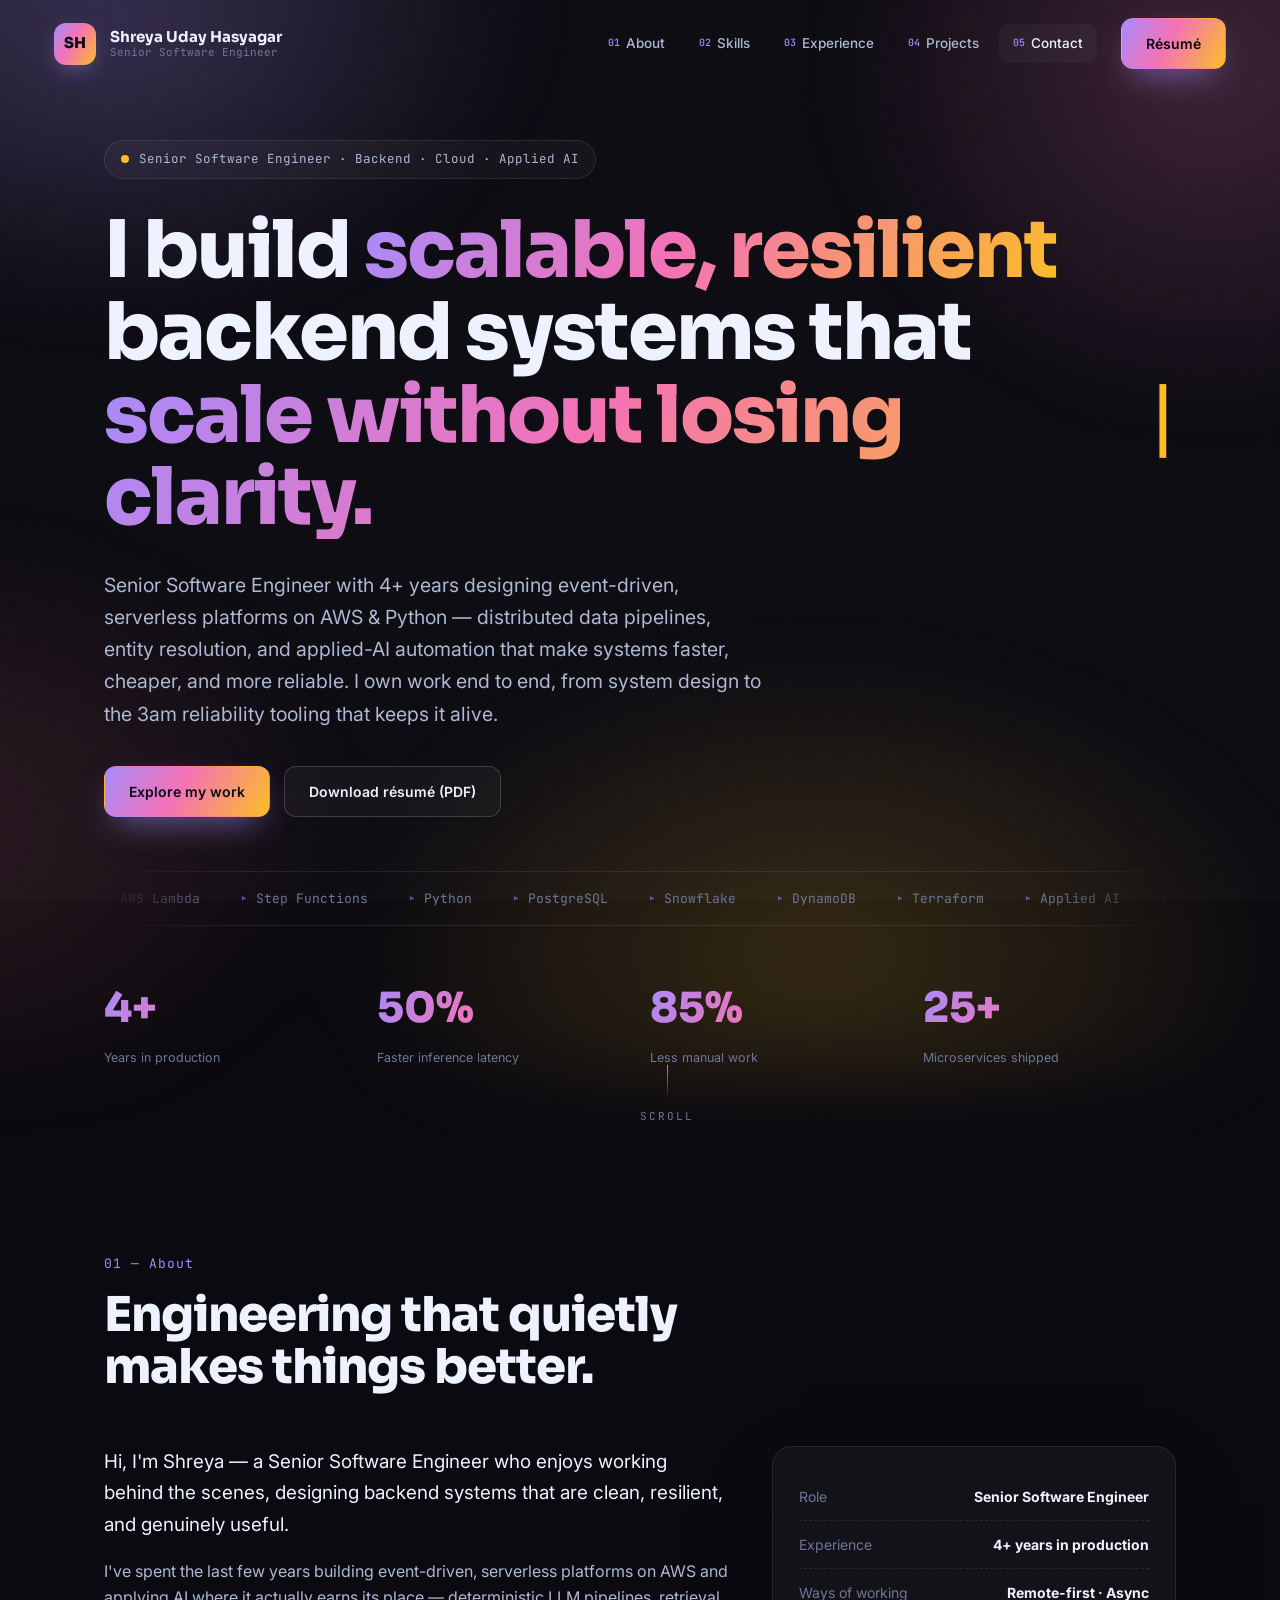
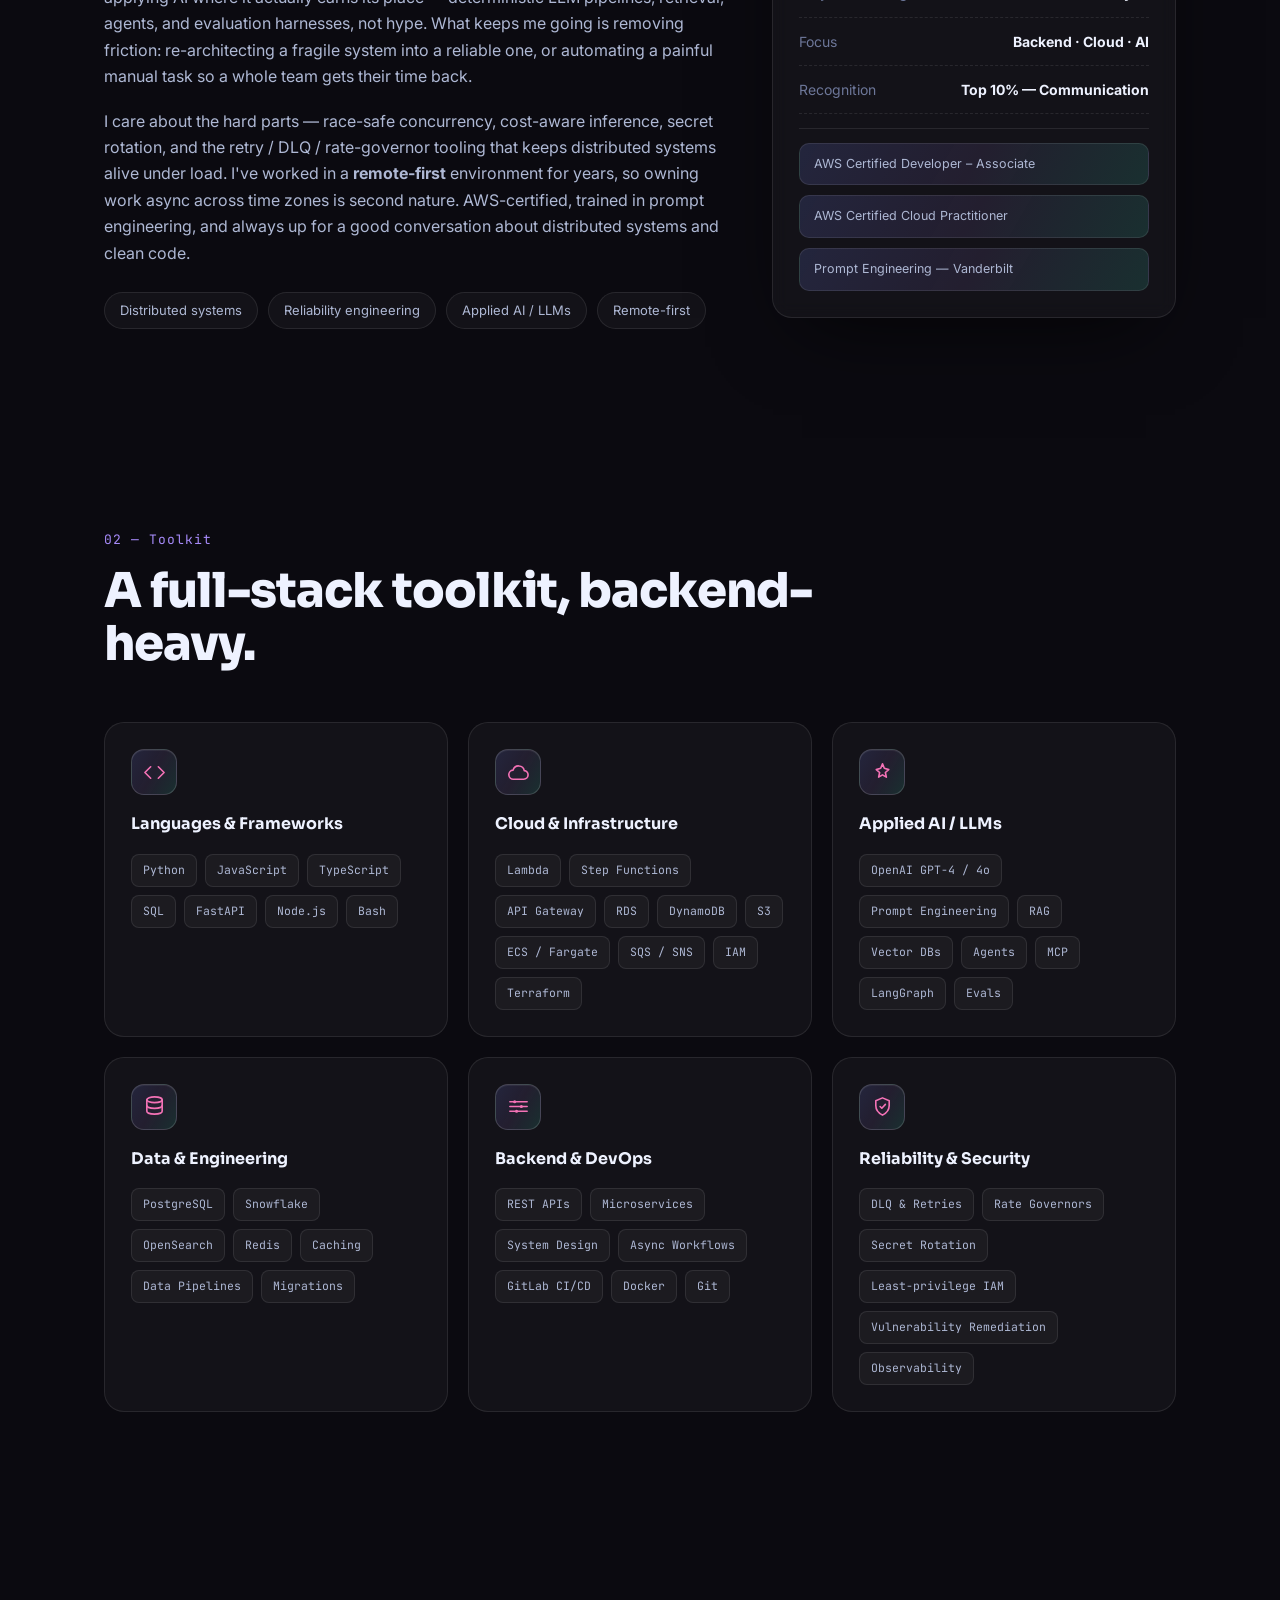
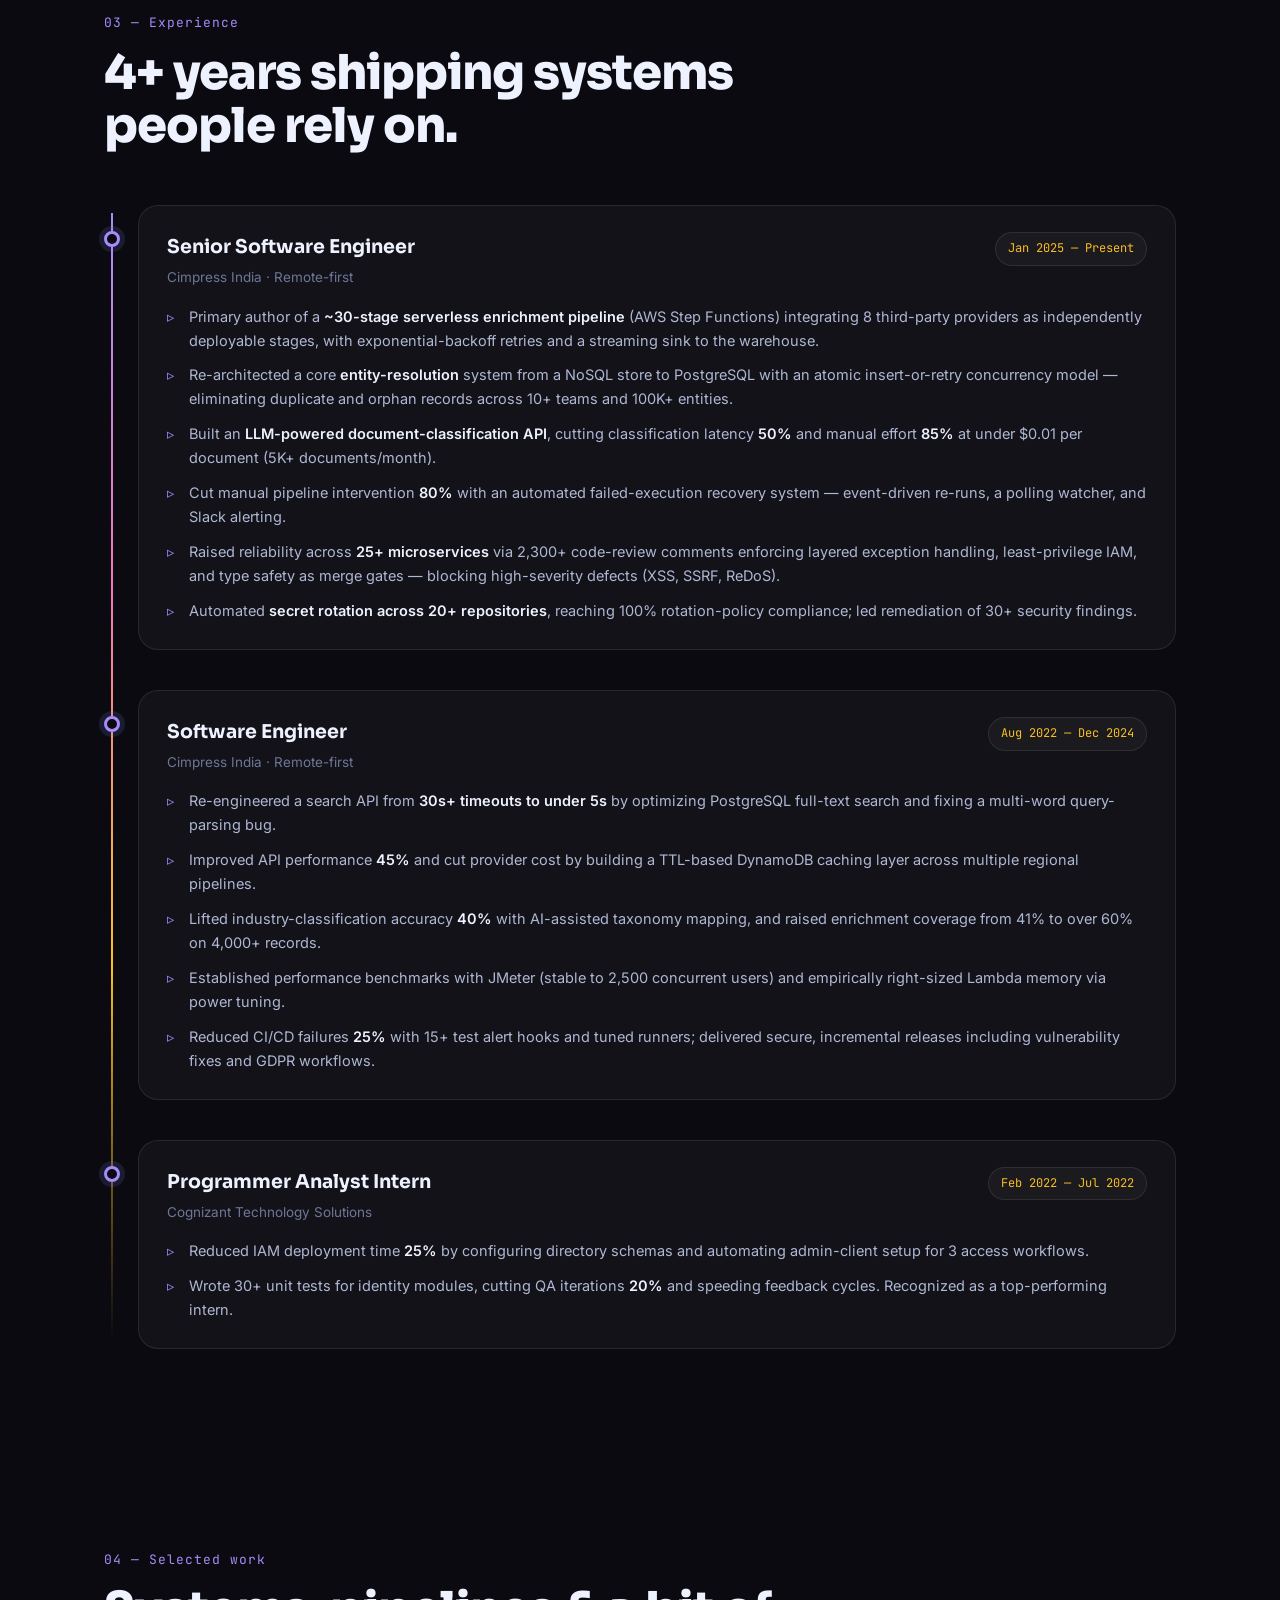
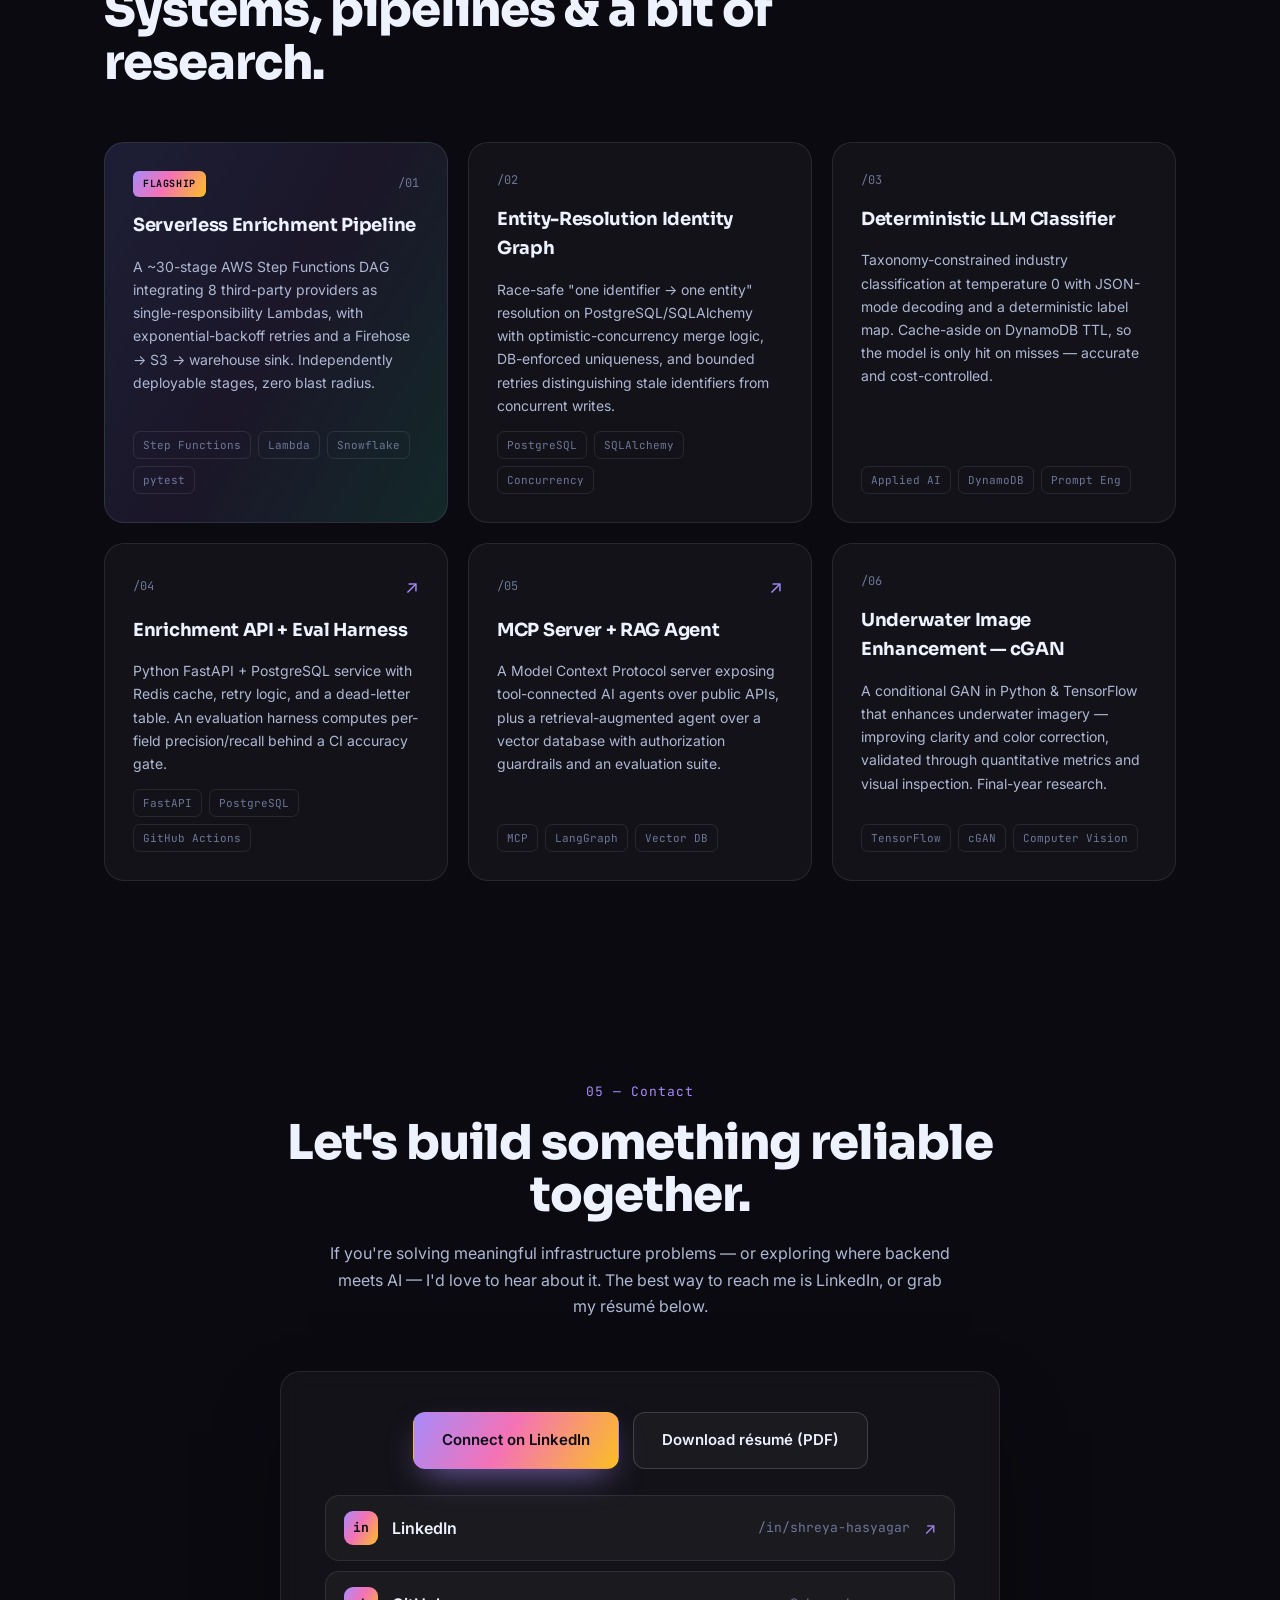
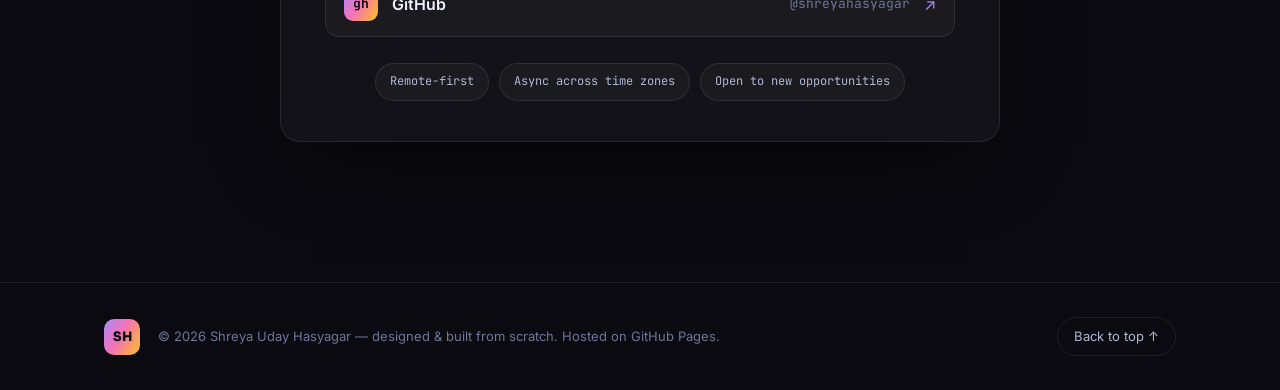
==== commit c5a9105f: "feat: premium redesign — warm palette, SVG icons, PDF résumé, hire-focused copy; hide contact detail" ====
--- a/index.html
+++ b/index.html
@@ -4,13 +4,13 @@
   <meta charset="UTF-8" />
   <meta name="viewport" content="width=device-width, initial-scale=1.0" />
   <title>Shreya Uday Hasyagar — Senior Software Engineer · AWS · Python · Applied AI</title>
-  <meta name="description" content="Senior Software Engineer building scalable, resilient backend systems on AWS with Python and applied AI. Distributed serverless pipelines, entity resolution, GPT-driven automation, and reliability engineering." />
+  <meta name="description" content="Senior Software Engineer building scalable, resilient backend systems on AWS with Python and applied AI — distributed serverless pipelines, entity resolution, and LLM-driven automation." />
   <meta name="author" content="Shreya Uday Hasyagar" />
-  <meta name="theme-color" content="#05070d" />
+  <meta name="theme-color" content="#0b0a10" />
 
   <meta property="og:type" content="website" />
   <meta property="og:title" content="Shreya Uday Hasyagar — Senior Software Engineer" />
-  <meta property="og:description" content="Building scalable systems with AWS & Python · GPT-driven automation · reliability engineering." />
+  <meta property="og:description" content="Building scalable systems with AWS & Python · applied AI · reliability engineering." />
   <meta property="og:url" content="https://shreyahasyagar.github.io/" />
 
   <link rel="icon" href="assets/favicon.svg" type="image/svg+xml" />
@@ -48,7 +48,7 @@
       <a href="#projects"><span>04</span> Projects</a>
       <a href="#contact"><span>05</span> Contact</a>
     </nav>
-    <a class="btn btn-primary nav-cta" href="#contact" data-magnetic>Hire me</a>
+    <a class="btn btn-primary nav-cta" href="assets/Shreya_Hasyagar_Resume.pdf" download data-magnetic>Résumé</a>
     <button class="nav-toggle" id="navToggle" aria-label="Toggle navigation" aria-expanded="false">
       <span></span><span></span>
     </button>
@@ -59,7 +59,7 @@
     <section class="hero">
       <div class="hero-inner">
         <p class="eyebrow reveal">
-          <span class="dot"></span> Available for Senior / Staff roles · Remote · USD · EUR · GBP
+          <span class="dot"></span> Senior Software Engineer · Backend · Cloud · Applied AI
         </p>
         <h1 class="hero-title reveal">
           I build <span class="grad">scalable, resilient</span>
@@ -67,27 +67,28 @@
           <span class="type-wrap"><span class="typed" id="typed"></span><span class="caret">|</span></span>
         </h1>
         <p class="hero-sub reveal">
-          Senior Software Engineer at Cimpress with 4+ years designing event-driven,
-          serverless platforms on AWS &amp; Python — distributed data pipelines, entity
-          resolution, and GPT-driven automation that quietly makes systems (and teams) faster.
+          Senior Software Engineer with 4+ years designing event-driven, serverless platforms on
+          AWS &amp; Python — distributed data pipelines, entity resolution, and applied-AI automation
+          that make systems faster, cheaper, and more reliable. I own work end to end, from system
+          design to the 3am reliability tooling that keeps it alive.
         </p>
         <div class="hero-cta reveal">
           <a class="btn btn-primary" href="#projects" data-magnetic>Explore my work</a>
-          <a class="btn btn-ghost" href="assets/Shreya_Hasyagar_Resume.md" download data-magnetic>Download résumé</a>
+          <a class="btn btn-ghost" href="assets/Shreya_Hasyagar_Resume.pdf" download data-magnetic>Download résumé (PDF)</a>
         </div>
 
         <div class="hero-marquee reveal" aria-hidden="true">
           <div class="marquee-track" id="marquee">
             <span>AWS Lambda</span><span>Step Functions</span><span>Python</span><span>PostgreSQL</span>
-            <span>Snowflake</span><span>DynamoDB</span><span>Terraform</span><span>GPT-4</span>
+            <span>Snowflake</span><span>DynamoDB</span><span>Terraform</span><span>Applied AI</span>
             <span>OpenSearch</span><span>Docker</span><span>TypeScript</span><span>GitLab CI/CD</span>
           </div>
         </div>
 
         <div class="hero-stats reveal">
           <div class="stat"><span class="stat-num" data-count="4" data-suffix="+">0</span><span class="stat-label">Years in production</span></div>
-          <div class="stat"><span class="stat-num" data-count="90" data-suffix="%">0</span><span class="stat-label">Fewer Org-ID errors</span></div>
-          <div class="stat"><span class="stat-num" data-count="85" data-suffix="%">0</span><span class="stat-label">Less manual classification</span></div>
+          <div class="stat"><span class="stat-num" data-count="50" data-suffix="%">0</span><span class="stat-label">Faster inference latency</span></div>
+          <div class="stat"><span class="stat-num" data-count="85" data-suffix="%">0</span><span class="stat-label">Less manual work</span></div>
           <div class="stat"><span class="stat-num" data-count="25" data-suffix="+">0</span><span class="stat-label">Microservices shipped</span></div>
         </div>
       </div>
@@ -103,37 +104,38 @@
       <div class="about-grid">
         <div class="about-copy reveal">
           <p class="lead">
-            Hi, I'm Shreya. I'm a Senior Software Engineer who enjoys working behind the scenes —
+            Hi, I'm Shreya — a Senior Software Engineer who enjoys working behind the scenes,
             designing backend systems that are clean, resilient, and genuinely useful.
           </p>
           <p>
-            Over the past few years I've worked on everything from AWS-powered microservices to
-            GPT-driven automation tools. What keeps me going is building things that reduce friction —
-            migrating a legacy system to improve reliability, or automating a repetitive task to free up
-            someone's time. I believe engineering is most valuable when it quietly makes life easier for
-            teams, users, and the business.
+            I've spent the last few years building event-driven, serverless platforms on AWS and
+            applying AI where it actually earns its place — deterministic LLM pipelines, retrieval,
+            agents, and evaluation harnesses, not hype. What keeps me going is removing friction:
+            re-architecting a fragile system into a reliable one, or automating a painful manual task
+            so a whole team gets their time back.
           </p>
           <p>
-            I care about the hard parts: race-safe concurrency, deterministic LLM pipelines, cost-aware
-            inference, secret rotation, and the retry / DLQ / rate-governor tooling that keeps distributed
-            systems alive at 3am. I'm AWS-certified, trained in prompt engineering, and always up for a good
-            conversation about distributed systems, clean code, or underrated APIs.
+            I care about the hard parts — race-safe concurrency, cost-aware inference, secret rotation,
+            and the retry / DLQ / rate-governor tooling that keeps distributed systems alive under load.
+            I've worked in a <b>remote-first</b> environment for years, so owning work async across time
+            zones is second nature. AWS-certified, trained in prompt engineering, and always up for a
+            good conversation about distributed systems and clean code.
           </p>
           <div class="about-tags">
             <span>Distributed systems</span><span>Reliability engineering</span>
-            <span>Applied AI / LLM</span><span>Developer experience</span>
+            <span>Applied AI / LLMs</span><span>Remote-first</span>
           </div>
         </div>
         <aside class="about-panel reveal" data-tilt>
           <div class="panel-row"><span>Role</span><b>Senior Software Engineer</b></div>
-          <div class="panel-row"><span>Company</span><b>Cimpress India</b></div>
-          <div class="panel-row"><span>Base</span><b>Bengaluru · Remote-ready</b></div>
+          <div class="panel-row"><span>Experience</span><b>4+ years in production</b></div>
+          <div class="panel-row"><span>Ways of working</span><b>Remote-first · Async</b></div>
           <div class="panel-row"><span>Focus</span><b>Backend · Cloud · AI</b></div>
           <div class="panel-row"><span>Recognition</span><b>Top 10% — Communication</b></div>
           <div class="panel-divider"></div>
           <div class="panel-certs">
             <span class="cert">AWS Certified Developer – Associate</span>
-            <span class="cert">Oracle Cloud Infrastructure 2024 — GenAI Professional</span>
+            <span class="cert">AWS Certified Cloud Practitioner</span>
             <span class="cert">Prompt Engineering — Vanderbilt</span>
           </div>
         </aside>
@@ -148,45 +150,57 @@
       </div>
       <div class="skills-grid">
         <article class="skill-card reveal" data-tilt>
-          <div class="skill-ic">&lt;/&gt;</div>
+          <div class="skill-ic">
+            <svg viewBox="0 0 24 24" fill="none" stroke="currentColor" stroke-width="1.7" stroke-linecap="round" stroke-linejoin="round"><polyline points="16 18 22 12 16 6"/><polyline points="8 6 2 12 8 18"/></svg>
+          </div>
           <h3>Languages &amp; Frameworks</h3>
           <div class="chips">
-            <span>Python</span><span>JavaScript</span><span>TypeScript</span><span>SQL</span><span>Node.js</span><span>React.js</span><span>Bash</span><span>Karate</span>
-          </div>
-        </article>
-        <article class="skill-card reveal" data-tilt>
-          <div class="skill-ic">☁</div>
+            <span>Python</span><span>JavaScript</span><span>TypeScript</span><span>SQL</span><span>FastAPI</span><span>Node.js</span><span>Bash</span>
+          </div>
+        </article>
+        <article class="skill-card reveal" data-tilt>
+          <div class="skill-ic">
+            <svg viewBox="0 0 24 24" fill="none" stroke="currentColor" stroke-width="1.7" stroke-linecap="round" stroke-linejoin="round"><path d="M17.5 19a4.5 4.5 0 0 0 .5-8.97A6 6 0 0 0 6.34 9.5 4.5 4.5 0 0 0 7 19z"/></svg>
+          </div>
           <h3>Cloud &amp; Infrastructure</h3>
           <div class="chips">
-            <span>Lambda</span><span>Step Functions</span><span>API Gateway</span><span>RDS</span><span>DynamoDB</span><span>S3</span><span>ECS / ECR</span><span>SNS</span><span>Secrets Manager</span><span>CloudWatch</span><span>IAM</span><span>Terraform</span>
-          </div>
-        </article>
-        <article class="skill-card reveal" data-tilt>
-          <div class="skill-ic">✦</div>
-          <h3>Applied AI / LLM</h3>
-          <div class="chips">
-            <span>GPT-4 / 4o</span><span>Prompt Engineering</span><span>Document Intent</span><span>RAG</span><span>Vector DBs</span><span>MCP</span><span>LangGraph</span><span>Evals</span>
-          </div>
-        </article>
-        <article class="skill-card reveal" data-tilt>
-          <div class="skill-ic">⛁</div>
+            <span>Lambda</span><span>Step Functions</span><span>API Gateway</span><span>RDS</span><span>DynamoDB</span><span>S3</span><span>ECS / Fargate</span><span>SQS / SNS</span><span>IAM</span><span>Terraform</span>
+          </div>
+        </article>
+        <article class="skill-card reveal" data-tilt>
+          <div class="skill-ic">
+            <svg viewBox="0 0 24 24" fill="none" stroke="currentColor" stroke-width="1.7" stroke-linecap="round" stroke-linejoin="round"><path d="M12 3l1.9 4.6L18.5 9l-3.5 3 1 4.8L12 14.5 8 16.8l1-4.8L5.5 9l4.6-1.4z"/></svg>
+          </div>
+          <h3>Applied AI / LLMs</h3>
+          <div class="chips">
+            <span>OpenAI GPT-4 / 4o</span><span>Prompt Engineering</span><span>RAG</span><span>Vector DBs</span><span>Agents</span><span>MCP</span><span>LangGraph</span><span>Evals</span>
+          </div>
+        </article>
+        <article class="skill-card reveal" data-tilt>
+          <div class="skill-ic">
+            <svg viewBox="0 0 24 24" fill="none" stroke="currentColor" stroke-width="1.7" stroke-linecap="round" stroke-linejoin="round"><ellipse cx="12" cy="5" rx="8" ry="3"/><path d="M4 5v6c0 1.66 3.58 3 8 3s8-1.34 8-3V5"/><path d="M4 11v6c0 1.66 3.58 3 8 3s8-1.34 8-3v-6"/></svg>
+          </div>
           <h3>Data &amp; Engineering</h3>
           <div class="chips">
-            <span>PostgreSQL</span><span>Snowflake</span><span>OpenSearch</span><span>Caching</span><span>Data Pipelines</span><span>Data Migrations</span>
-          </div>
-        </article>
-        <article class="skill-card reveal" data-tilt>
-          <div class="skill-ic">⚙</div>
+            <span>PostgreSQL</span><span>Snowflake</span><span>OpenSearch</span><span>Redis</span><span>Caching</span><span>Data Pipelines</span><span>Migrations</span>
+          </div>
+        </article>
+        <article class="skill-card reveal" data-tilt>
+          <div class="skill-ic">
+            <svg viewBox="0 0 24 24" fill="none" stroke="currentColor" stroke-width="1.7" stroke-linecap="round" stroke-linejoin="round"><path d="M3 7h18M3 12h18M3 17h18"/><circle cx="8" cy="7" r="1.6" fill="currentColor" stroke="none"/><circle cx="15" cy="12" r="1.6" fill="currentColor" stroke="none"/><circle cx="10" cy="17" r="1.6" fill="currentColor" stroke="none"/></svg>
+          </div>
           <h3>Backend &amp; DevOps</h3>
           <div class="chips">
             <span>REST APIs</span><span>Microservices</span><span>System Design</span><span>Async Workflows</span><span>GitLab CI/CD</span><span>Docker</span><span>Git</span>
           </div>
         </article>
         <article class="skill-card reveal" data-tilt>
-          <div class="skill-ic">🛡</div>
+          <div class="skill-ic">
+            <svg viewBox="0 0 24 24" fill="none" stroke="currentColor" stroke-width="1.7" stroke-linecap="round" stroke-linejoin="round"><path d="M12 3l7 3v5c0 4.5-3 8-7 10-4-2-7-5.5-7-10V6z"/><path d="M9.5 12l1.8 1.8L15 9.8"/></svg>
+          </div>
           <h3>Reliability &amp; Security</h3>
           <div class="chips">
-            <span>DLQ &amp; Retries</span><span>Rate Governors</span><span>Secret Rotation</span><span>Snyk</span><span>Least-privilege IAM</span><span>Observability</span>
+            <span>DLQ &amp; Retries</span><span>Rate Governors</span><span>Secret Rotation</span><span>Least-privilege IAM</span><span>Vulnerability Remediation</span><span>Observability</span>
           </div>
         </article>
       </div>
@@ -205,17 +219,17 @@
             <div class="tl-head">
               <div>
                 <h3>Senior Software Engineer</h3>
-                <p class="tl-org">Cimpress India Pvt Ltd · Bengaluru</p>
+                <p class="tl-org">Cimpress India · Remote-first</p>
               </div>
               <span class="tl-date">Jan 2025 — Present</span>
             </div>
             <ul>
-              <li>Redesigned the <b>Organization-ID</b> system by migrating from DynamoDB to Amazon RDS — cutting query errors <b>90%</b> and scaling access for 100K+ records across 10+ teams.</li>
-              <li>Deployed a <b>GPT-4 Document Intent API</b>, automating classification for 5K+ documents/month and minimizing manual work by <b>85%</b> in a modular architecture.</li>
-              <li>Implemented an automated <b>RFC-compliant secret rotation</b> workflow with Terraform, eliminating manual steps across 12+ services and improving audit-readiness.</li>
-              <li>Led architecture spikes for <b>OCR v2, Akeyless integration, and GPT use cases</b> — improving design clarity and delivery velocity.</li>
-              <li>Mentored an intern across 2 quarters — 10+ merged PRs and 3 production deployments — and reduced delivery rework <b>30%</b> across 12+ sprints.</li>
-              <li>Recognized in the <b>top 10% for communication excellence</b>; documented 5+ major platform updates, cutting integration blockers <b>35%</b>.</li>
+              <li>Primary author of a <b>~30-stage serverless enrichment pipeline</b> (AWS Step Functions) integrating 8 third-party providers as independently deployable stages, with exponential-backoff retries and a streaming sink to the warehouse.</li>
+              <li>Re-architected a core <b>entity-resolution</b> system from a NoSQL store to PostgreSQL with an atomic insert-or-retry concurrency model — eliminating duplicate and orphan records across 10+ teams and 100K+ entities.</li>
+              <li>Built an <b>LLM-powered document-classification API</b>, cutting classification latency <b>50%</b> and manual effort <b>85%</b> at under $0.01 per document (5K+ documents/month).</li>
+              <li>Cut manual pipeline intervention <b>80%</b> with an automated failed-execution recovery system — event-driven re-runs, a polling watcher, and Slack alerting.</li>
+              <li>Raised reliability across <b>25+ microservices</b> via 2,300+ code-review comments enforcing layered exception handling, least-privilege IAM, and type safety as merge gates — blocking high-severity defects (XSS, SSRF, ReDoS).</li>
+              <li>Automated <b>secret rotation across 20+ repositories</b>, reaching 100% rotation-policy compliance; led remediation of 30+ security findings.</li>
             </ul>
           </div>
         </article>
@@ -226,17 +240,16 @@
             <div class="tl-head">
               <div>
                 <h3>Software Engineer</h3>
-                <p class="tl-org">Cimpress India Pvt Ltd · Bengaluru</p>
+                <p class="tl-org">Cimpress India · Remote-first</p>
               </div>
               <span class="tl-date">Aug 2022 — Dec 2024</span>
             </div>
             <ul>
-              <li>Engineered a <b>TTL-based DynamoDB cache</b>, cutting redundant queries and improving API performance <b>45%</b> across high-traffic microservices.</li>
-              <li>Developed <b>GPT-driven SIC → SBI mapping</b>, boosting taxonomy precision and analytics data integrity <b>40%</b>.</li>
-              <li>Integrated <b>Spyfu, SeRanking &amp; Graydon</b>, giving 5 business teams real-time SEO/KVK insights and cutting manual research <b>50%</b>.</li>
-              <li>Optimized CI/CD with 15+ test alert hooks and tuned GitLab runners, reducing deployment failures <b>25%</b>.</li>
-              <li>Automated <b>Karate</b> API suites, tuned Lambda timeouts, and improved Slack alerting — reducing bug-resolution time.</li>
-              <li>Delivered secure, incremental updates including <b>Snyk vulnerability fixes</b> and Printdeal GDPR compliance workflows.</li>
+              <li>Re-engineered a search API from <b>30s+ timeouts to under 5s</b> by optimizing PostgreSQL full-text search and fixing a multi-word query-parsing bug.</li>
+              <li>Improved API performance <b>45%</b> and cut provider cost by building a TTL-based DynamoDB caching layer across multiple regional pipelines.</li>
+              <li>Lifted industry-classification accuracy <b>40%</b> with AI-assisted taxonomy mapping, and raised enrichment coverage from 41% to over 60% on 4,000+ records.</li>
+              <li>Established performance benchmarks with JMeter (stable to 2,500 concurrent users) and empirically right-sized Lambda memory via power tuning.</li>
+              <li>Reduced CI/CD failures <b>25%</b> with 15+ test alert hooks and tuned runners; delivered secure, incremental releases including vulnerability fixes and GDPR workflows.</li>
             </ul>
           </div>
         </article>
@@ -246,15 +259,14 @@
           <div class="tl-card" data-tilt>
             <div class="tl-head">
               <div>
-                <h3>Programmer Analyst Trainee</h3>
-                <p class="tl-org">Cognizant Technology Solutions · Bengaluru</p>
+                <h3>Programmer Analyst Intern</h3>
+                <p class="tl-org">Cognizant Technology Solutions</p>
               </div>
               <span class="tl-date">Feb 2022 — Jul 2022</span>
             </div>
             <ul>
-              <li>Automated <b>IAM workflows</b> and directory schemas, reducing deployment setup time <b>25%</b>.</li>
-              <li>Wrote 30+ unit tests for identity services, cutting QA feedback loops <b>20%</b> and strengthening CI pipelines.</li>
-              <li>Authored reusable onboarding docs &amp; SDLC templates used across 3 intern cohorts. Recognized as a <b>Top Performing Intern</b>.</li>
+              <li>Reduced IAM deployment time <b>25%</b> by configuring directory schemas and automating admin-client setup for 3 access workflows.</li>
+              <li>Wrote 30+ unit tests for identity modules, cutting QA iterations <b>20%</b> and speeding feedback cycles. Recognized as a top-performing intern.</li>
             </ul>
           </div>
         </article>
@@ -274,20 +286,20 @@
             <span class="project-idx">/01</span>
           </div>
           <h3>Serverless Enrichment Pipeline</h3>
-          <p>A ~30-stage AWS Step Functions DAG integrating 8 third-party providers as single-responsibility Lambdas, with exponential-backoff retries and a Firehose → S3 → Snowflake sink. Independently deployable stages, zero blast radius.</p>
+          <p>A ~30-stage AWS Step Functions DAG integrating 8 third-party providers as single-responsibility Lambdas, with exponential-backoff retries and a Firehose → S3 → warehouse sink. Independently deployable stages, zero blast radius.</p>
           <div class="tags"><span>Step Functions</span><span>Lambda</span><span>Snowflake</span><span>pytest</span></div>
         </article>
         <article class="project-card reveal" data-tilt>
           <div class="project-top"><span class="project-idx">/02</span></div>
           <h3>Entity-Resolution Identity Graph</h3>
-          <p>Race-safe "one identifier → one org" resolution on PostgreSQL/SQLAlchemy with optimistic-concurrency merge logic, DB-enforced uniqueness, and bounded retries distinguishing stale identifiers from concurrent writes.</p>
+          <p>Race-safe "one identifier → one entity" resolution on PostgreSQL/SQLAlchemy with optimistic-concurrency merge logic, DB-enforced uniqueness, and bounded retries distinguishing stale identifiers from concurrent writes.</p>
           <div class="tags"><span>PostgreSQL</span><span>SQLAlchemy</span><span>Concurrency</span></div>
         </article>
         <article class="project-card reveal" data-tilt>
           <div class="project-top"><span class="project-idx">/03</span></div>
-          <h3>Deterministic GPT Classifier</h3>
-          <p>GPT-4.1-mini industry classification at temperature 0, JSON-mode, taxonomy-constrained decoding with a deterministic L2→L1 map. Cache-aside on DynamoDB TTL, so the model is only hit on misses.</p>
-          <div class="tags"><span>OpenAI</span><span>DynamoDB</span><span>Prompt Eng</span></div>
+          <h3>Deterministic LLM Classifier</h3>
+          <p>Taxonomy-constrained industry classification at temperature 0 with JSON-mode decoding and a deterministic label map. Cache-aside on DynamoDB TTL, so the model is only hit on misses — accurate and cost-controlled.</p>
+          <div class="tags"><span>Applied AI</span><span>DynamoDB</span><span>Prompt Eng</span></div>
         </article>
         <article class="project-card reveal" data-tilt>
           <div class="project-top">
@@ -295,7 +307,7 @@
             <a class="project-link" href="https://github.com/shreyahasyagar" target="_blank" rel="noopener" aria-label="GitHub">↗</a>
           </div>
           <h3>Enrichment API + Eval Harness</h3>
-          <p>Python FastAPI + PostgreSQL service with Redis cache, retry logic, and a dead-letter table. Eval harness computes per-field precision/recall behind a CI accuracy gate.</p>
+          <p>Python FastAPI + PostgreSQL service with Redis cache, retry logic, and a dead-letter table. An evaluation harness computes per-field precision/recall behind a CI accuracy gate.</p>
           <div class="tags"><span>FastAPI</span><span>PostgreSQL</span><span>GitHub Actions</span></div>
         </article>
         <article class="project-card reveal" data-tilt>
@@ -304,7 +316,7 @@
             <a class="project-link" href="https://github.com/shreyahasyagar" target="_blank" rel="noopener" aria-label="GitHub">↗</a>
           </div>
           <h3>MCP Server + RAG Agent</h3>
-          <p>A Model Context Protocol server exposing tool-connected AI agents over public APIs, plus a LangGraph RAG agent over a vector database with authorization guardrails and an evaluation suite.</p>
+          <p>A Model Context Protocol server exposing tool-connected AI agents over public APIs, plus a retrieval-augmented agent over a vector database with authorization guardrails and an evaluation suite.</p>
           <div class="tags"><span>MCP</span><span>LangGraph</span><span>Vector DB</span></div>
         </article>
         <article class="project-card reveal" data-tilt>
@@ -316,70 +328,34 @@
       </div>
     </section>
 
-    <!-- CONTACT / EMAIL TAB -->
+    <!-- CONTACT -->
     <section class="section contact" id="contact">
       <div class="section-head center reveal">
         <span class="section-kicker">05 — Contact</span>
         <h2>Let's build something reliable together.</h2>
         <p class="contact-lead">
-          Open to Senior / Staff SDE roles — remote or relocation, paid in USD / EUR / GBP.
-          If you're solving meaningful infrastructure problems or exploring where backend meets AI, I'd love to connect.
+          If you're solving meaningful infrastructure problems — or exploring where backend meets AI —
+          I'd love to hear about it. The best way to reach me is LinkedIn, or grab my résumé below.
         </p>
       </div>
 
       <div class="contact-card reveal" data-tilt>
-        <div class="contact-tabs" role="tablist" aria-label="Contact channels">
-          <button class="tab active" data-tab="email" role="tab" aria-selected="true">✉ Email</button>
-          <button class="tab" data-tab="phone" role="tab" aria-selected="false">☎ Phone</button>
-          <button class="tab" data-tab="social" role="tab" aria-selected="false">🌐 Social</button>
-          <button class="tab" data-tab="location" role="tab" aria-selected="false">📍 Location</button>
-        </div>
-
-        <div class="tab-body">
-          <div class="tab-pane active" data-pane="email">
-            <span class="pane-label">Primary email</span>
-            <a class="pane-value" href="mailto:shreya.uday.hasyagar@gmail.com">shreya.uday.hasyagar@gmail.com</a>
-            <p class="pane-note">Best way to reach me — I usually reply within a day.</p>
-            <div class="pane-actions">
-              <a class="btn btn-primary" href="mailto:shreya.uday.hasyagar@gmail.com?subject=Opportunity%20for%20Shreya" data-magnetic>Send an email</a>
-              <button class="btn btn-ghost copy-btn" data-copy="shreya.uday.hasyagar@gmail.com" data-magnetic>Copy address</button>
-            </div>
-          </div>
-
-          <div class="tab-pane" data-pane="phone">
-            <span class="pane-label">Phone / WhatsApp</span>
-            <a class="pane-value" href="tel:+917892618923">+91 78926 18923</a>
-            <p class="pane-note">Available for calls during IST business hours and by appointment across time zones.</p>
-            <div class="pane-actions">
-              <a class="btn btn-primary" href="tel:+917892618923" data-magnetic>Call</a>
-              <button class="btn btn-ghost copy-btn" data-copy="+917892618923" data-magnetic>Copy number</button>
-            </div>
-          </div>
-
-          <div class="tab-pane" data-pane="social">
-            <span class="pane-label">Around the web</span>
-            <div class="social-links">
-              <a class="social-row" href="https://www.linkedin.com/in/shreya-hasyagar" target="_blank" rel="noopener">
-                <span class="s-ic">in</span><span class="s-name">LinkedIn</span><span class="s-handle">/in/shreya-hasyagar</span><span class="s-arrow">↗</span>
-              </a>
-              <a class="social-row" href="https://github.com/shreyahasyagar" target="_blank" rel="noopener">
-                <span class="s-ic">gh</span><span class="s-name">GitHub</span><span class="s-handle">@shreyahasyagar</span><span class="s-arrow">↗</span>
-              </a>
-              <a class="social-row" href="mailto:shreya.uday.hasyagar@gmail.com">
-                <span class="s-ic">@</span><span class="s-name">Email</span><span class="s-handle">shreya.uday.hasyagar@gmail.com</span><span class="s-arrow">↗</span>
-              </a>
-            </div>
-          </div>
-
-          <div class="tab-pane" data-pane="location">
-            <span class="pane-label">Based in</span>
-            <span class="pane-value">Bengaluru, Karnataka · India</span>
-            <p class="pane-note">Open to remote roles worldwide and relocation for the right team. Comfortable collaborating async across time zones.</p>
-            <div class="pane-actions">
-              <span class="tz-badge">IST · UTC +5:30</span>
-              <span class="tz-badge">Remote-ready</span>
-            </div>
-          </div>
+        <div class="contact-actions">
+          <a class="btn btn-primary btn-lg" href="https://www.linkedin.com/in/shreya-hasyagar" target="_blank" rel="noopener" data-magnetic>Connect on LinkedIn</a>
+          <a class="btn btn-ghost btn-lg" href="assets/Shreya_Hasyagar_Resume.pdf" download data-magnetic>Download résumé (PDF)</a>
+        </div>
+        <div class="social-links">
+          <a class="social-row" href="https://www.linkedin.com/in/shreya-hasyagar" target="_blank" rel="noopener">
+            <span class="s-ic">in</span><span class="s-name">LinkedIn</span><span class="s-handle">/in/shreya-hasyagar</span><span class="s-arrow">↗</span>
+          </a>
+          <a class="social-row" href="https://github.com/shreyahasyagar" target="_blank" rel="noopener">
+            <span class="s-ic">gh</span><span class="s-name">GitHub</span><span class="s-handle">@shreyahasyagar</span><span class="s-arrow">↗</span>
+          </a>
+        </div>
+        <div class="contact-foot">
+          <span class="tz-badge">Remote-first</span>
+          <span class="tz-badge">Async across time zones</span>
+          <span class="tz-badge">Open to new opportunities</span>
         </div>
       </div>
     </section>
--- a/styles.css
+++ b/styles.css
@@ -1,6 +1,6 @@
 :root {
-  --bg: #05070d;
-  --bg-2: #080b14;
+  --bg: #0b0a10;
+  --bg-2: #100e18;
   --surface: rgba(255, 255, 255, 0.035);
   --surface-solid: #0d1120;
   --border: rgba(255, 255, 255, 0.09);
@@ -8,11 +8,11 @@
   --text: #eef2ff;
   --text-dim: #aeb8d4;
   --text-mut: #6d7799;
-  --c1: #7c8bff;   /* indigo */
-  --c2: #b18cff;   /* violet */
-  --c3: #43e6c6;   /* teal   */
-  --c4: #ff8fb1;   /* pink   */
-  --grad: linear-gradient(120deg, #7c8bff 0%, #b18cff 45%, #43e6c6 100%);
+  --c1: #a78bfa;   /* indigo */
+  --c2: #f472b6;   /* violet */
+  --c3: #fbbf24;   /* teal   */
+  --c4: #fb7185;   /* pink   */
+  --grad: linear-gradient(120deg, #a78bfa 0%, #f472b6 45%, #fbbf24 100%);
   --grad-soft: linear-gradient(120deg, rgba(124,139,255,.16), rgba(177,140,255,.10), rgba(67,230,198,.14));
   --radius: 20px;
   --radius-sm: 12px;
@@ -32,7 +32,7 @@
   overflow-x: hidden;
   cursor: default;
 }
-::selection { background: rgba(124, 139, 255, 0.35); color: #fff; }
+::selection { background: rgba(167, 139, 250, 0.35); color: #fff; }
 a { color: inherit; text-decoration: none; }
 h1, h2, h3, .brand-name { font-family: "Sora", "Inter", sans-serif; }
 
@@ -40,10 +40,10 @@
 .aurora {
   position: fixed; inset: -20%; z-index: -3; pointer-events: none;
   background:
-    radial-gradient(40% 40% at 20% 15%, rgba(124, 139, 255, 0.28), transparent 60%),
-    radial-gradient(35% 45% at 82% 20%, rgba(177, 140, 255, 0.22), transparent 60%),
-    radial-gradient(45% 40% at 60% 90%, rgba(67, 230, 198, 0.18), transparent 60%),
-    radial-gradient(40% 40% at 10% 80%, rgba(255, 143, 177, 0.14), transparent 60%);
+    radial-gradient(40% 40% at 20% 15%, rgba(167, 139, 250, 0.28), transparent 60%),
+    radial-gradient(35% 45% at 82% 20%, rgba(244, 114, 182, 0.22), transparent 60%),
+    radial-gradient(45% 40% at 60% 90%, rgba(251, 191, 36, 0.18), transparent 60%),
+    radial-gradient(40% 40% at 10% 80%, rgba(251, 113, 133, 0.14), transparent 60%);
   filter: blur(40px);
   animation: drift 22s ease-in-out infinite alternate;
 }
@@ -58,14 +58,14 @@
 }
 .spotlight {
   position: fixed; top: 0; left: 0; width: 480px; height: 480px; z-index: -1; pointer-events: none;
-  background: radial-gradient(circle, rgba(124, 139, 255, 0.10), transparent 65%);
+  background: radial-gradient(circle, rgba(167, 139, 250, 0.10), transparent 65%);
   transform: translate(-50%, -50%); transition: opacity .4s; opacity: 0;
 }
 
 /* ---------- Scroll progress ---------- */
 .scroll-progress {
   position: fixed; top: 0; left: 0; height: 3px; width: 0%; z-index: 100;
-  background: var(--grad); box-shadow: 0 0 14px rgba(124, 139, 255, 0.7);
+  background: var(--grad); box-shadow: 0 0 14px rgba(167, 139, 250, 0.7);
 }
 
 /* ---------- Preloader ---------- */
@@ -94,14 +94,14 @@
 }
 .nav.scrolled {
   padding-top: 12px; padding-bottom: 12px;
-  background: rgba(5, 7, 13, 0.72); backdrop-filter: blur(16px) saturate(140%);
+  background: rgba(11, 10, 16, 0.72); backdrop-filter: blur(16px) saturate(140%);
   border-color: var(--border);
 }
 .brand { display: flex; align-items: center; gap: 14px; margin-right: auto; }
 .brand-mark {
   display: grid; place-items: center; width: 42px; height: 42px; border-radius: 12px;
   background: var(--grad); color: #060814; font-weight: 800; font-family: "Sora"; font-size: 15px;
-  box-shadow: 0 8px 24px -8px rgba(124, 139, 255, 0.7);
+  box-shadow: 0 8px 24px -8px rgba(167, 139, 250, 0.7);
 }
 .brand-meta { display: flex; flex-direction: column; line-height: 1.2; }
 .brand-name { font-size: 15px; font-weight: 700; }
@@ -124,10 +124,10 @@
   cursor: pointer; border: 1px solid transparent; position: relative; overflow: hidden;
   transition: transform .25s var(--ease), box-shadow .25s, border-color .25s, background .25s;
 }
-.btn-primary { background: var(--grad); color: #070a14; box-shadow: 0 14px 34px -12px rgba(124, 139, 255, 0.7); }
-.btn-primary:hover { box-shadow: 0 18px 44px -12px rgba(124, 139, 255, 0.9); }
+.btn-primary { background: var(--grad); color: #070a14; box-shadow: 0 14px 34px -12px rgba(167, 139, 250, 0.7); }
+.btn-primary:hover { box-shadow: 0 18px 44px -12px rgba(167, 139, 250, 0.9); }
 .btn-ghost { background: var(--surface); border-color: var(--border-strong); color: var(--text); }
-.btn-ghost:hover { border-color: var(--c1); background: rgba(124, 139, 255, 0.10); }
+.btn-ghost:hover { border-color: var(--c1); background: rgba(167, 139, 250, 0.10); }
 
 /* ---------- Hero ---------- */
 .hero {
@@ -200,7 +200,9 @@
 .skill-card::after { content: ""; position: absolute; inset: 0; background: var(--grad-soft); opacity: 0; transition: opacity .3s; pointer-events: none; }
 .skill-card:hover { border-color: var(--border-strong); box-shadow: var(--shadow); }
 .skill-card:hover::after { opacity: 1; }
-.skill-ic { width: 44px; height: 44px; display: grid; place-items: center; border-radius: 12px; background: var(--grad-soft); border: 1px solid var(--border); font-size: 18px; margin-bottom: 16px; font-family: "JetBrains Mono"; color: var(--c3); }
+.skill-ic { width: 46px; height: 46px; display: grid; place-items: center; border-radius: 13px; background: var(--grad-soft); border: 1px solid var(--border-strong); margin-bottom: 16px; color: var(--c2); box-shadow: inset 0 1px 0 rgba(255,255,255,.06); }
+.skill-ic svg { width: 23px; height: 23px; }
+.skill-card:hover .skill-ic { color: var(--c1); transform: translateY(-2px); transition: transform .3s var(--ease), color .3s; }
 .skill-card h3 { font-size: 16px; margin-bottom: 16px; position: relative; z-index: 1; }
 .chips { display: flex; flex-wrap: wrap; gap: 8px; position: relative; z-index: 1; }
 .chips span { font-family: "JetBrains Mono", monospace; font-size: 11.5px; padding: 6px 11px; background: rgba(255,255,255,.04); border: 1px solid var(--border); border-radius: 8px; color: var(--text-dim); }
@@ -249,6 +251,10 @@
   max-width: 720px; margin: 44px auto 0; background: var(--surface); border: 1px solid var(--border);
   border-radius: var(--radius); box-shadow: var(--shadow); overflow: hidden; backdrop-filter: blur(10px);
 }
+.contact-card { padding: 40px clamp(22px, 4vw, 44px); }
+.contact-actions { display: flex; gap: 14px; flex-wrap: wrap; justify-content: center; }
+.btn-lg { padding: 15px 28px; font-size: 15px; }
+.contact-foot { display: flex; gap: 10px; flex-wrap: wrap; justify-content: center; margin-top: 26px; }
 .contact-tabs { display: flex; gap: 4px; padding: 10px; border-bottom: 1px solid var(--border); flex-wrap: wrap; }
 .tab { flex: 1; min-width: 120px; padding: 12px 14px; background: none; border: 0; border-radius: 12px; color: var(--text-dim); font-family: "Inter"; font-size: 14px; font-weight: 500; cursor: pointer; transition: background .2s, color .2s; }
 .tab:hover { color: var(--text); background: var(--surface); }
@@ -262,9 +268,9 @@
 a.pane-value:hover { background: var(--grad); -webkit-background-clip: text; background-clip: text; color: transparent; }
 .pane-note { font-size: 14px; color: var(--text-mut); margin-bottom: 22px; }
 .pane-actions { display: flex; gap: 12px; flex-wrap: wrap; align-items: center; }
-.social-links { display: flex; flex-direction: column; gap: 10px; margin-top: 18px; }
+.social-links { display: flex; flex-direction: column; gap: 10px; margin-top: 26px; }
 .social-row { display: flex; align-items: center; gap: 14px; padding: 15px 18px; border: 1px solid var(--border); border-radius: 14px; background: var(--surface); transition: border-color .25s, transform .25s, background .25s; }
-.social-row:hover { border-color: var(--c1); transform: translateX(4px); background: rgba(124,139,255,.08); }
+.social-row:hover { border-color: var(--c1); transform: translateX(4px); background: rgba(167,139,250,.08); }
 .s-ic { width: 34px; height: 34px; display: grid; place-items: center; border-radius: 9px; background: var(--grad); color: #070a14; font-weight: 700; font-size: 13px; font-family: "JetBrains Mono"; }
 .s-name { font-weight: 600; }
 .s-handle { color: var(--text-mut); font-family: "JetBrains Mono", monospace; font-size: 13px; margin-left: auto; }
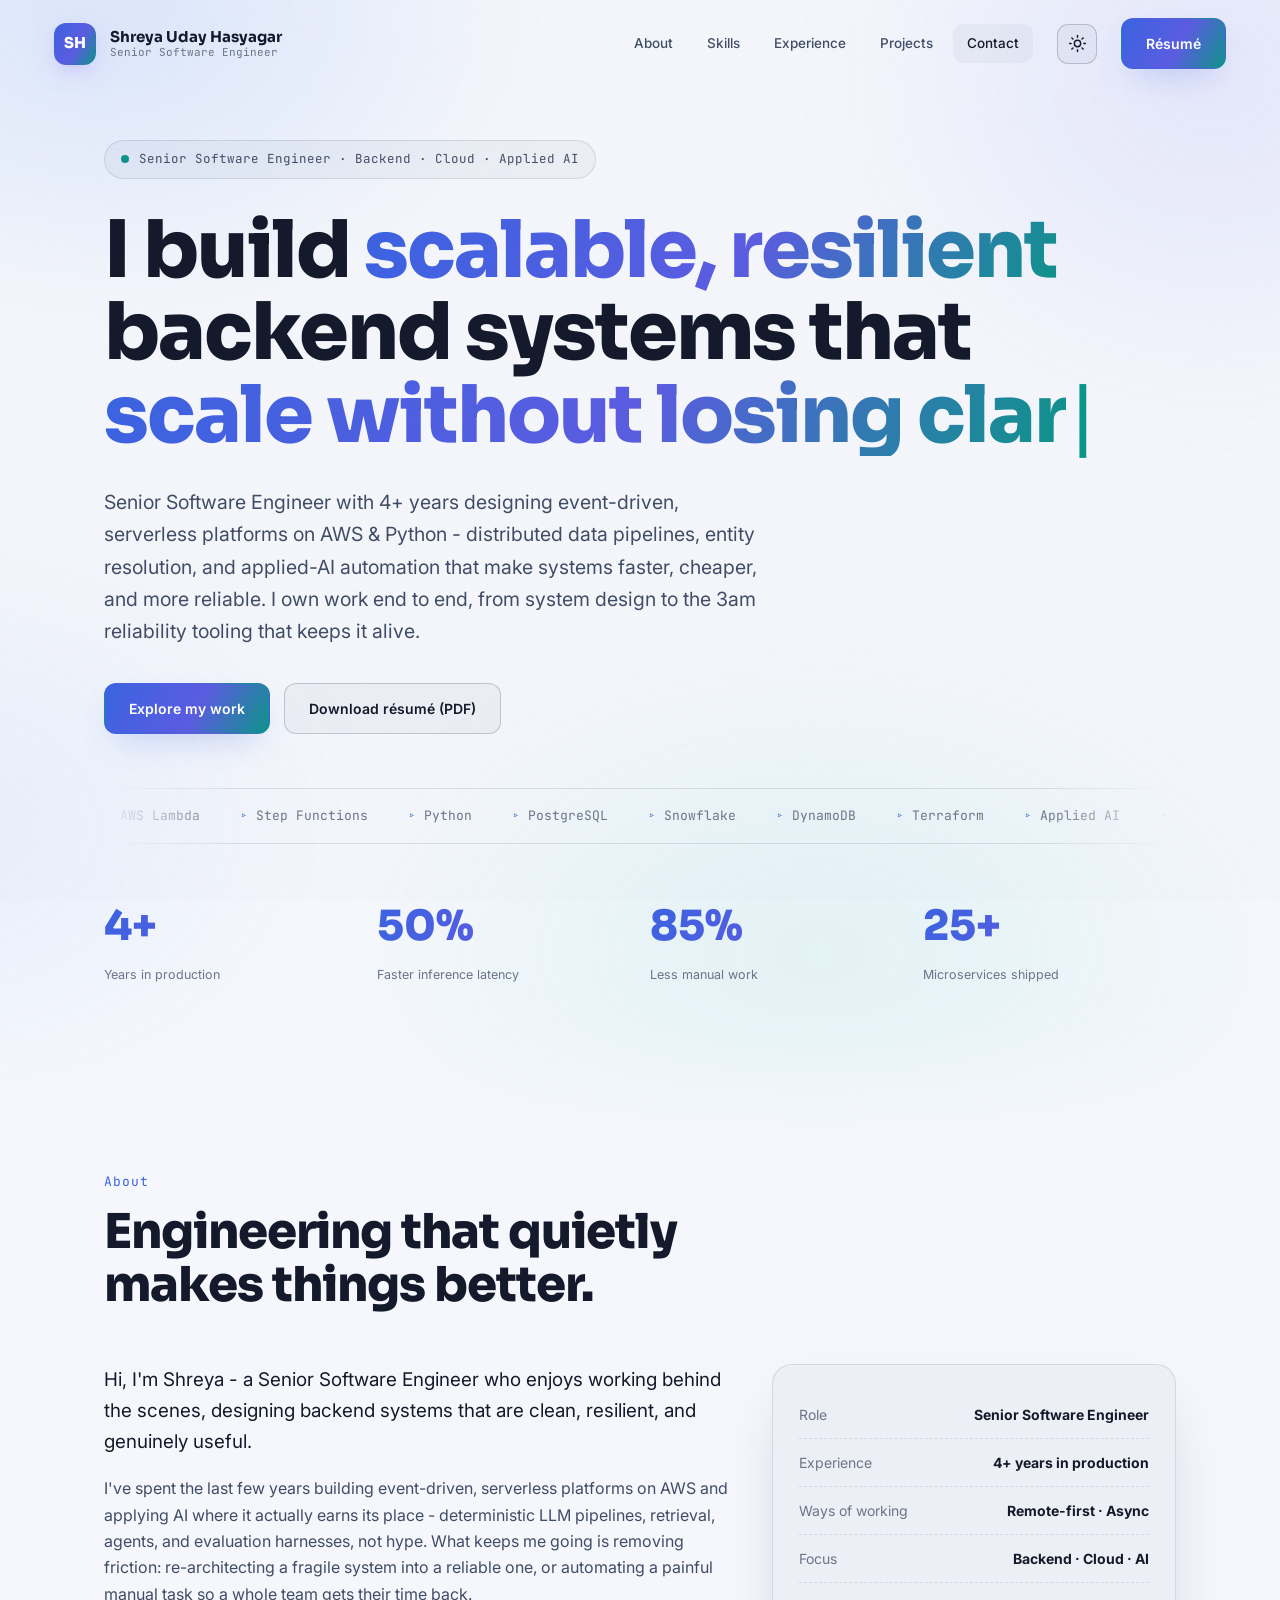
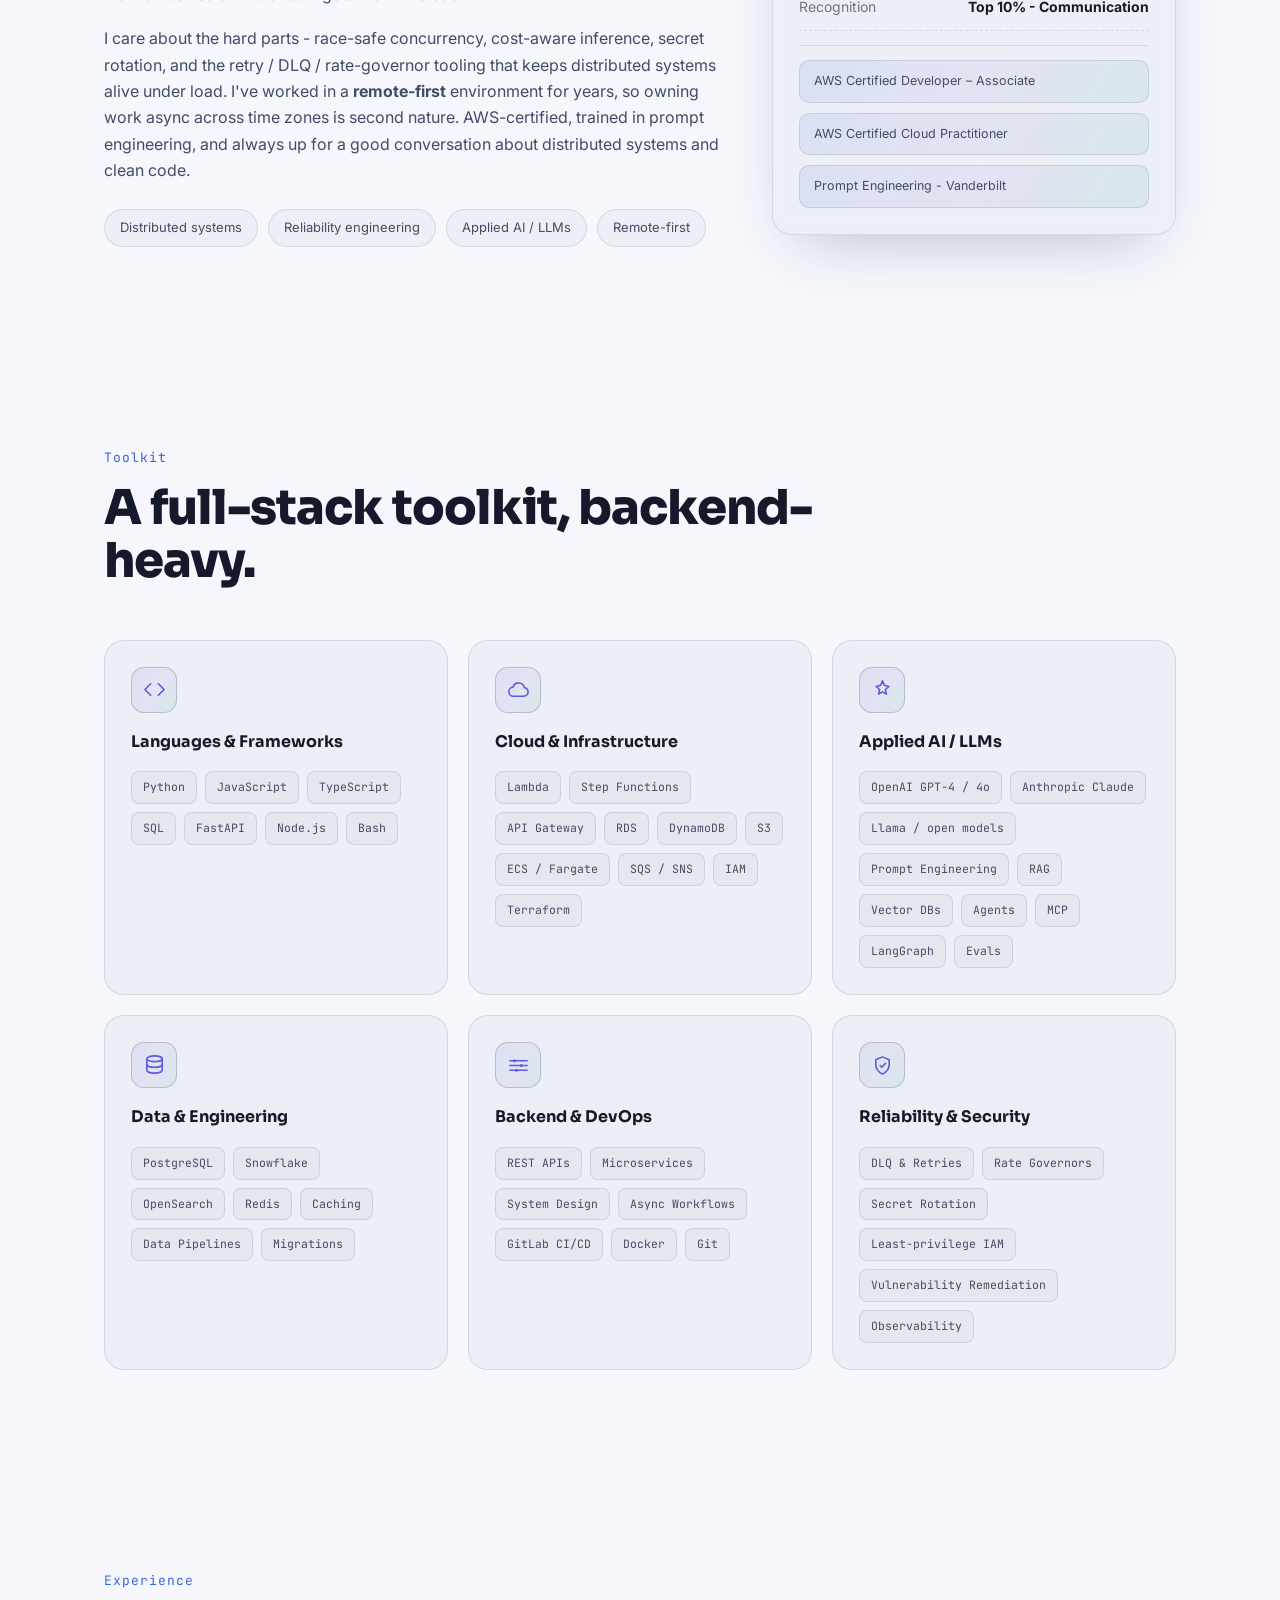
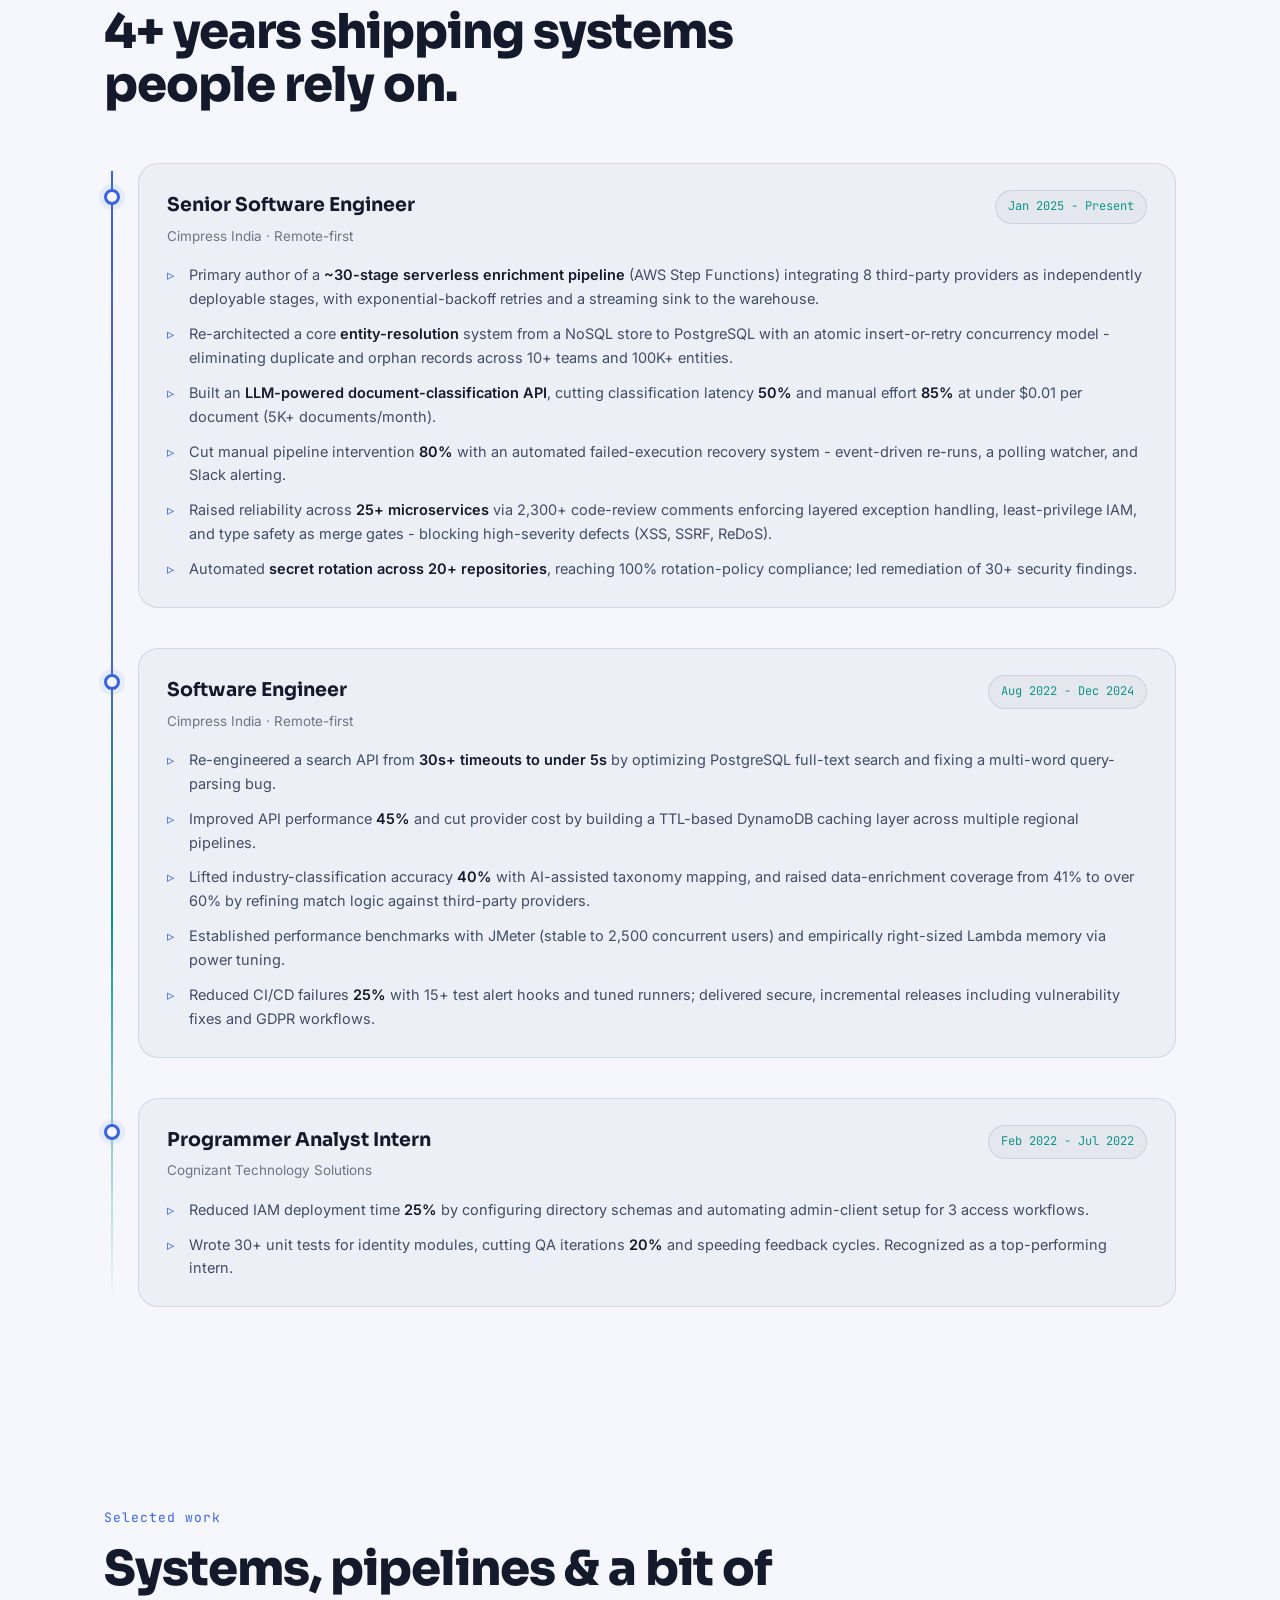
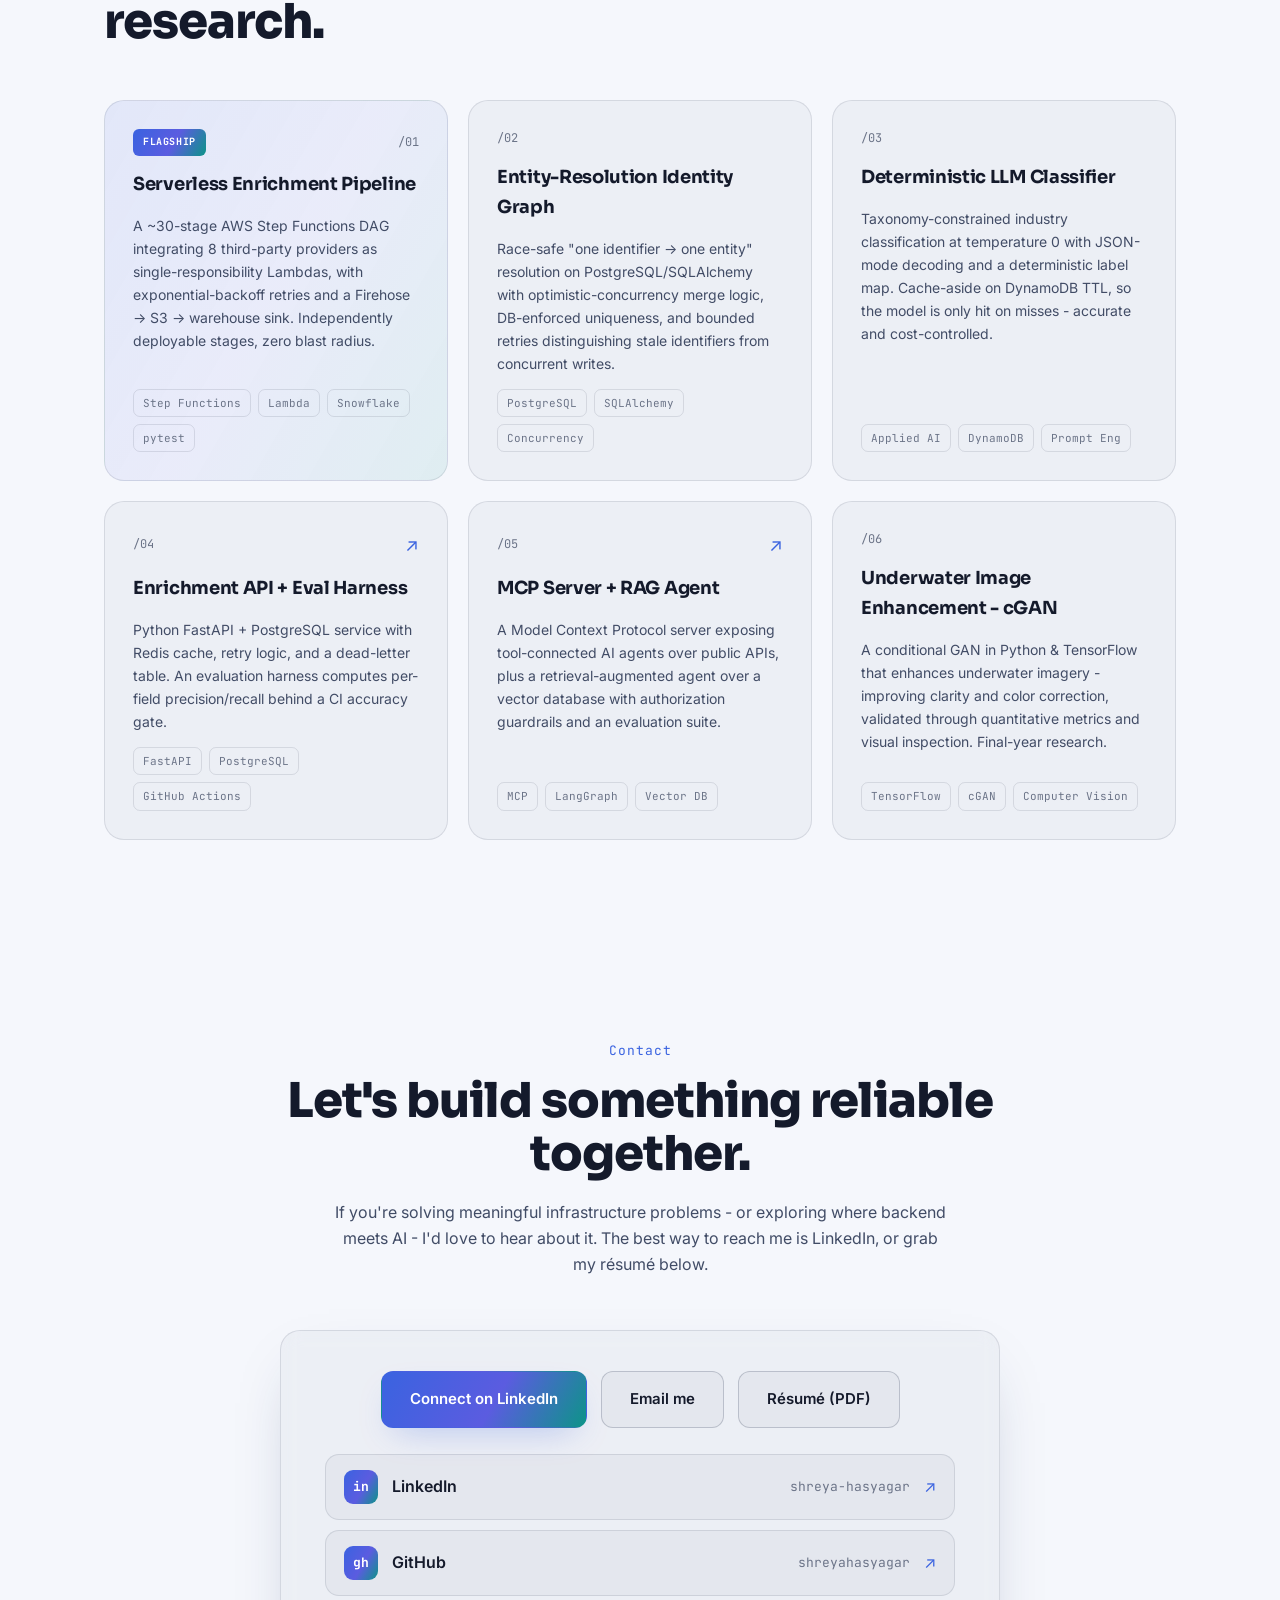
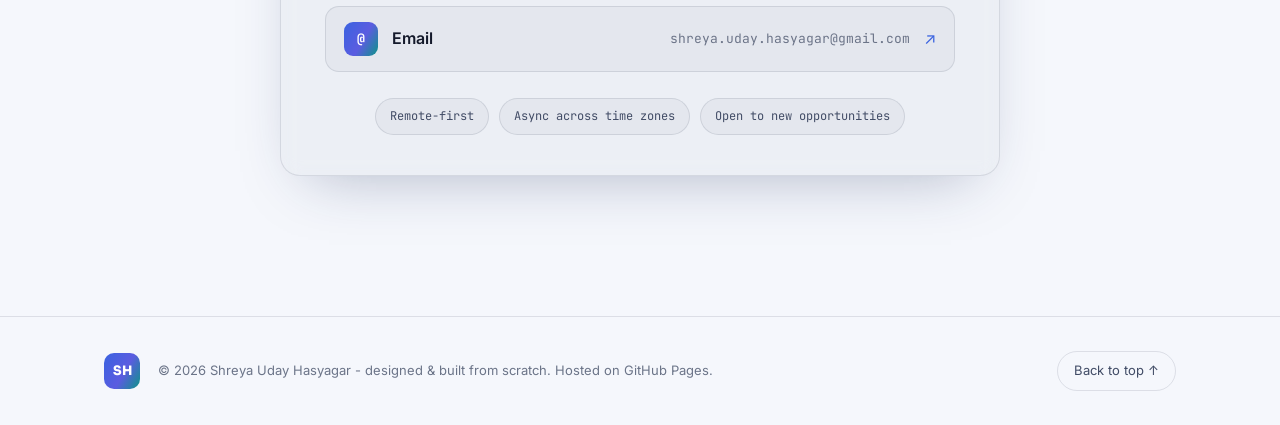
==== commit 33c95b23: "refine: sophisticated blue/teal palette + light/dark toggle; slower typing; remove section numbers &" ====
--- a/index.html
+++ b/index.html
@@ -3,13 +3,13 @@
 <head>
   <meta charset="UTF-8" />
   <meta name="viewport" content="width=device-width, initial-scale=1.0" />
-  <title>Shreya Uday Hasyagar — Senior Software Engineer · AWS · Python · Applied AI</title>
-  <meta name="description" content="Senior Software Engineer building scalable, resilient backend systems on AWS with Python and applied AI — distributed serverless pipelines, entity resolution, and LLM-driven automation." />
+  <title>Shreya Uday Hasyagar - Senior Software Engineer · AWS · Python · Applied AI</title>
+  <meta name="description" content="Senior Software Engineer building scalable, resilient backend systems on AWS with Python and applied AI - distributed serverless pipelines, entity resolution, and LLM-driven automation." />
   <meta name="author" content="Shreya Uday Hasyagar" />
   <meta name="theme-color" content="#0b0a10" />
 
   <meta property="og:type" content="website" />
-  <meta property="og:title" content="Shreya Uday Hasyagar — Senior Software Engineer" />
+  <meta property="og:title" content="Shreya Uday Hasyagar - Senior Software Engineer" />
   <meta property="og:description" content="Building scalable systems with AWS & Python · applied AI · reliability engineering." />
   <meta property="og:url" content="https://shreyahasyagar.github.io/" />
 
@@ -42,12 +42,16 @@
       </span>
     </a>
     <nav class="nav-links" aria-label="Primary">
-      <a href="#about"><span>01</span> About</a>
-      <a href="#skills"><span>02</span> Skills</a>
-      <a href="#work"><span>03</span> Experience</a>
-      <a href="#projects"><span>04</span> Projects</a>
-      <a href="#contact"><span>05</span> Contact</a>
+      <a href="#about">About</a>
+      <a href="#skills">Skills</a>
+      <a href="#work">Experience</a>
+      <a href="#projects">Projects</a>
+      <a href="#contact">Contact</a>
     </nav>
+    <button class="theme-toggle" id="themeToggle" aria-label="Toggle light and dark theme" title="Toggle theme">
+      <svg class="moon" viewBox="0 0 24 24" fill="none" stroke="currentColor" stroke-width="1.8" stroke-linecap="round" stroke-linejoin="round"><path d="M21 12.8A9 9 0 1 1 11.2 3a7 7 0 0 0 9.8 9.8z"/></svg>
+      <svg class="sun" viewBox="0 0 24 24" fill="none" stroke="currentColor" stroke-width="1.8" stroke-linecap="round" stroke-linejoin="round"><circle cx="12" cy="12" r="4"/><path d="M12 2v2M12 20v2M4.9 4.9l1.4 1.4M17.7 17.7l1.4 1.4M2 12h2M20 12h2M4.9 19.1l1.4-1.4M17.7 6.3l1.4-1.4"/></svg>
+    </button>
     <a class="btn btn-primary nav-cta" href="assets/Shreya_Hasyagar_Resume.pdf" download data-magnetic>Résumé</a>
     <button class="nav-toggle" id="navToggle" aria-label="Toggle navigation" aria-expanded="false">
       <span></span><span></span>
@@ -68,7 +72,7 @@
         </h1>
         <p class="hero-sub reveal">
           Senior Software Engineer with 4+ years designing event-driven, serverless platforms on
-          AWS &amp; Python — distributed data pipelines, entity resolution, and applied-AI automation
+          AWS &amp; Python - distributed data pipelines, entity resolution, and applied-AI automation
           that make systems faster, cheaper, and more reliable. I own work end to end, from system
           design to the 3am reliability tooling that keeps it alive.
         </p>
@@ -92,30 +96,29 @@
           <div class="stat"><span class="stat-num" data-count="25" data-suffix="+">0</span><span class="stat-label">Microservices shipped</span></div>
         </div>
       </div>
-      <div class="scroll-hint reveal" aria-hidden="true"><span></span>scroll</div>
     </section>
 
     <!-- ABOUT -->
     <section class="section" id="about">
       <div class="section-head reveal">
-        <span class="section-kicker">01 — About</span>
+        <span class="section-kicker">About</span>
         <h2>Engineering that quietly makes things better.</h2>
       </div>
       <div class="about-grid">
         <div class="about-copy reveal">
           <p class="lead">
-            Hi, I'm Shreya — a Senior Software Engineer who enjoys working behind the scenes,
+            Hi, I'm Shreya - a Senior Software Engineer who enjoys working behind the scenes,
             designing backend systems that are clean, resilient, and genuinely useful.
           </p>
           <p>
             I've spent the last few years building event-driven, serverless platforms on AWS and
-            applying AI where it actually earns its place — deterministic LLM pipelines, retrieval,
+            applying AI where it actually earns its place - deterministic LLM pipelines, retrieval,
             agents, and evaluation harnesses, not hype. What keeps me going is removing friction:
             re-architecting a fragile system into a reliable one, or automating a painful manual task
             so a whole team gets their time back.
           </p>
           <p>
-            I care about the hard parts — race-safe concurrency, cost-aware inference, secret rotation,
+            I care about the hard parts - race-safe concurrency, cost-aware inference, secret rotation,
             and the retry / DLQ / rate-governor tooling that keeps distributed systems alive under load.
             I've worked in a <b>remote-first</b> environment for years, so owning work async across time
             zones is second nature. AWS-certified, trained in prompt engineering, and always up for a
@@ -131,12 +134,12 @@
           <div class="panel-row"><span>Experience</span><b>4+ years in production</b></div>
           <div class="panel-row"><span>Ways of working</span><b>Remote-first · Async</b></div>
           <div class="panel-row"><span>Focus</span><b>Backend · Cloud · AI</b></div>
-          <div class="panel-row"><span>Recognition</span><b>Top 10% — Communication</b></div>
+          <div class="panel-row"><span>Recognition</span><b>Top 10% - Communication</b></div>
           <div class="panel-divider"></div>
           <div class="panel-certs">
             <span class="cert">AWS Certified Developer – Associate</span>
             <span class="cert">AWS Certified Cloud Practitioner</span>
-            <span class="cert">Prompt Engineering — Vanderbilt</span>
+            <span class="cert">Prompt Engineering - Vanderbilt</span>
           </div>
         </aside>
       </div>
@@ -145,7 +148,7 @@
     <!-- SKILLS -->
     <section class="section" id="skills">
       <div class="section-head reveal">
-        <span class="section-kicker">02 — Toolkit</span>
+        <span class="section-kicker">Toolkit</span>
         <h2>A full-stack toolkit, backend-heavy.</h2>
       </div>
       <div class="skills-grid">
@@ -173,7 +176,7 @@
           </div>
           <h3>Applied AI / LLMs</h3>
           <div class="chips">
-            <span>OpenAI GPT-4 / 4o</span><span>Prompt Engineering</span><span>RAG</span><span>Vector DBs</span><span>Agents</span><span>MCP</span><span>LangGraph</span><span>Evals</span>
+            <span>OpenAI GPT-4 / 4o</span><span>Anthropic Claude</span><span>Llama / open models</span><span>Prompt Engineering</span><span>RAG</span><span>Vector DBs</span><span>Agents</span><span>MCP</span><span>LangGraph</span><span>Evals</span>
           </div>
         </article>
         <article class="skill-card reveal" data-tilt>
@@ -209,7 +212,7 @@
     <!-- EXPERIENCE -->
     <section class="section" id="work">
       <div class="section-head reveal">
-        <span class="section-kicker">03 — Experience</span>
+        <span class="section-kicker">Experience</span>
         <h2>4+ years shipping systems people rely on.</h2>
       </div>
       <div class="timeline">
@@ -221,14 +224,14 @@
                 <h3>Senior Software Engineer</h3>
                 <p class="tl-org">Cimpress India · Remote-first</p>
               </div>
-              <span class="tl-date">Jan 2025 — Present</span>
+              <span class="tl-date">Jan 2025 - Present</span>
             </div>
             <ul>
               <li>Primary author of a <b>~30-stage serverless enrichment pipeline</b> (AWS Step Functions) integrating 8 third-party providers as independently deployable stages, with exponential-backoff retries and a streaming sink to the warehouse.</li>
-              <li>Re-architected a core <b>entity-resolution</b> system from a NoSQL store to PostgreSQL with an atomic insert-or-retry concurrency model — eliminating duplicate and orphan records across 10+ teams and 100K+ entities.</li>
+              <li>Re-architected a core <b>entity-resolution</b> system from a NoSQL store to PostgreSQL with an atomic insert-or-retry concurrency model - eliminating duplicate and orphan records across 10+ teams and 100K+ entities.</li>
               <li>Built an <b>LLM-powered document-classification API</b>, cutting classification latency <b>50%</b> and manual effort <b>85%</b> at under $0.01 per document (5K+ documents/month).</li>
-              <li>Cut manual pipeline intervention <b>80%</b> with an automated failed-execution recovery system — event-driven re-runs, a polling watcher, and Slack alerting.</li>
-              <li>Raised reliability across <b>25+ microservices</b> via 2,300+ code-review comments enforcing layered exception handling, least-privilege IAM, and type safety as merge gates — blocking high-severity defects (XSS, SSRF, ReDoS).</li>
+              <li>Cut manual pipeline intervention <b>80%</b> with an automated failed-execution recovery system - event-driven re-runs, a polling watcher, and Slack alerting.</li>
+              <li>Raised reliability across <b>25+ microservices</b> via 2,300+ code-review comments enforcing layered exception handling, least-privilege IAM, and type safety as merge gates - blocking high-severity defects (XSS, SSRF, ReDoS).</li>
               <li>Automated <b>secret rotation across 20+ repositories</b>, reaching 100% rotation-policy compliance; led remediation of 30+ security findings.</li>
             </ul>
           </div>
@@ -242,12 +245,12 @@
                 <h3>Software Engineer</h3>
                 <p class="tl-org">Cimpress India · Remote-first</p>
               </div>
-              <span class="tl-date">Aug 2022 — Dec 2024</span>
+              <span class="tl-date">Aug 2022 - Dec 2024</span>
             </div>
             <ul>
               <li>Re-engineered a search API from <b>30s+ timeouts to under 5s</b> by optimizing PostgreSQL full-text search and fixing a multi-word query-parsing bug.</li>
               <li>Improved API performance <b>45%</b> and cut provider cost by building a TTL-based DynamoDB caching layer across multiple regional pipelines.</li>
-              <li>Lifted industry-classification accuracy <b>40%</b> with AI-assisted taxonomy mapping, and raised enrichment coverage from 41% to over 60% on 4,000+ records.</li>
+              <li>Lifted industry-classification accuracy <b>40%</b> with AI-assisted taxonomy mapping, and raised data-enrichment coverage from 41% to over 60% by refining match logic against third-party providers.</li>
               <li>Established performance benchmarks with JMeter (stable to 2,500 concurrent users) and empirically right-sized Lambda memory via power tuning.</li>
               <li>Reduced CI/CD failures <b>25%</b> with 15+ test alert hooks and tuned runners; delivered secure, incremental releases including vulnerability fixes and GDPR workflows.</li>
             </ul>
@@ -262,7 +265,7 @@
                 <h3>Programmer Analyst Intern</h3>
                 <p class="tl-org">Cognizant Technology Solutions</p>
               </div>
-              <span class="tl-date">Feb 2022 — Jul 2022</span>
+              <span class="tl-date">Feb 2022 - Jul 2022</span>
             </div>
             <ul>
               <li>Reduced IAM deployment time <b>25%</b> by configuring directory schemas and automating admin-client setup for 3 access workflows.</li>
@@ -276,7 +279,7 @@
     <!-- PROJECTS -->
     <section class="section" id="projects">
       <div class="section-head reveal">
-        <span class="section-kicker">04 — Selected work</span>
+        <span class="section-kicker">Selected work</span>
         <h2>Systems, pipelines &amp; a bit of research.</h2>
       </div>
       <div class="projects-grid">
@@ -298,7 +301,7 @@
         <article class="project-card reveal" data-tilt>
           <div class="project-top"><span class="project-idx">/03</span></div>
           <h3>Deterministic LLM Classifier</h3>
-          <p>Taxonomy-constrained industry classification at temperature 0 with JSON-mode decoding and a deterministic label map. Cache-aside on DynamoDB TTL, so the model is only hit on misses — accurate and cost-controlled.</p>
+          <p>Taxonomy-constrained industry classification at temperature 0 with JSON-mode decoding and a deterministic label map. Cache-aside on DynamoDB TTL, so the model is only hit on misses - accurate and cost-controlled.</p>
           <div class="tags"><span>Applied AI</span><span>DynamoDB</span><span>Prompt Eng</span></div>
         </article>
         <article class="project-card reveal" data-tilt>
@@ -321,8 +324,8 @@
         </article>
         <article class="project-card reveal" data-tilt>
           <div class="project-top"><span class="project-idx">/06</span></div>
-          <h3>Underwater Image Enhancement — cGAN</h3>
-          <p>A conditional GAN in Python &amp; TensorFlow that enhances underwater imagery — improving clarity and color correction, validated through quantitative metrics and visual inspection. Final-year research.</p>
+          <h3>Underwater Image Enhancement - cGAN</h3>
+          <p>A conditional GAN in Python &amp; TensorFlow that enhances underwater imagery - improving clarity and color correction, validated through quantitative metrics and visual inspection. Final-year research.</p>
           <div class="tags"><span>TensorFlow</span><span>cGAN</span><span>Computer Vision</span></div>
         </article>
       </div>
@@ -331,10 +334,10 @@
     <!-- CONTACT -->
     <section class="section contact" id="contact">
       <div class="section-head center reveal">
-        <span class="section-kicker">05 — Contact</span>
+        <span class="section-kicker">Contact</span>
         <h2>Let's build something reliable together.</h2>
         <p class="contact-lead">
-          If you're solving meaningful infrastructure problems — or exploring where backend meets AI —
+          If you're solving meaningful infrastructure problems - or exploring where backend meets AI -
           I'd love to hear about it. The best way to reach me is LinkedIn, or grab my résumé below.
         </p>
       </div>
@@ -342,14 +345,18 @@
       <div class="contact-card reveal" data-tilt>
         <div class="contact-actions">
           <a class="btn btn-primary btn-lg" href="https://www.linkedin.com/in/shreya-hasyagar" target="_blank" rel="noopener" data-magnetic>Connect on LinkedIn</a>
-          <a class="btn btn-ghost btn-lg" href="assets/Shreya_Hasyagar_Resume.pdf" download data-magnetic>Download résumé (PDF)</a>
+          <a class="btn btn-ghost btn-lg" href="mailto:shreya.uday.hasyagar@gmail.com?subject=Opportunity%20for%20Shreya" data-magnetic>Email me</a>
+          <a class="btn btn-ghost btn-lg" href="assets/Shreya_Hasyagar_Resume.pdf" download data-magnetic>Résumé (PDF)</a>
         </div>
         <div class="social-links">
           <a class="social-row" href="https://www.linkedin.com/in/shreya-hasyagar" target="_blank" rel="noopener">
-            <span class="s-ic">in</span><span class="s-name">LinkedIn</span><span class="s-handle">/in/shreya-hasyagar</span><span class="s-arrow">↗</span>
+            <span class="s-ic">in</span><span class="s-name">LinkedIn</span><span class="s-handle">shreya-hasyagar</span><span class="s-arrow">↗</span>
           </a>
           <a class="social-row" href="https://github.com/shreyahasyagar" target="_blank" rel="noopener">
-            <span class="s-ic">gh</span><span class="s-name">GitHub</span><span class="s-handle">@shreyahasyagar</span><span class="s-arrow">↗</span>
+            <span class="s-ic">gh</span><span class="s-name">GitHub</span><span class="s-handle">shreyahasyagar</span><span class="s-arrow">↗</span>
+          </a>
+          <a class="social-row" href="mailto:shreya.uday.hasyagar@gmail.com">
+            <span class="s-ic">@</span><span class="s-name">Email</span><span class="s-handle">shreya.uday.hasyagar@gmail.com</span><span class="s-arrow">↗</span>
           </a>
         </div>
         <div class="contact-foot">
@@ -364,7 +371,7 @@
   <footer class="footer">
     <div class="footer-inner">
       <span class="footer-mark">SH</span>
-      <p>© <span id="year"></span> Shreya Uday Hasyagar — designed &amp; built from scratch. Hosted on GitHub Pages.</p>
+      <p>© <span id="year"></span> Shreya Uday Hasyagar - designed &amp; built from scratch. Hosted on GitHub Pages.</p>
       <a href="#top" class="to-top" data-magnetic>Back to top ↑</a>
     </div>
   </footer>
--- a/styles.css
+++ b/styles.css
@@ -1,24 +1,49 @@
 :root {
-  --bg: #0b0a10;
-  --bg-2: #100e18;
-  --surface: rgba(255, 255, 255, 0.035);
-  --surface-solid: #0d1120;
-  --border: rgba(255, 255, 255, 0.09);
-  --border-strong: rgba(255, 255, 255, 0.16);
-  --text: #eef2ff;
-  --text-dim: #aeb8d4;
-  --text-mut: #6d7799;
-  --c1: #a78bfa;   /* indigo */
-  --c2: #f472b6;   /* violet */
-  --c3: #fbbf24;   /* teal   */
-  --c4: #fb7185;   /* pink   */
-  --grad: linear-gradient(120deg, #a78bfa 0%, #f472b6 45%, #fbbf24 100%);
-  --grad-soft: linear-gradient(120deg, rgba(124,139,255,.16), rgba(177,140,255,.10), rgba(67,230,198,.14));
+  --bg: #0c0e14;
+  --bg-2: #11131c;
+  --surface: rgba(255, 255, 255, 0.04);
+  --surface-solid: #12151f;
+  --border: rgba(255, 255, 255, 0.08);
+  --border-strong: rgba(255, 255, 255, 0.15);
+  --text: #e9edf6;
+  --text-dim: #a9b2c6;
+  --text-mut: #6c7688;
+  --c1: #6ea0ff;   /* soft blue */
+  --c2: #8b93ff;   /* periwinkle */
+  --c3: #4fd1c5;   /* teal accent */
+  --c4: #8b93ff;
+  --accent-glow: rgba(110, 160, 255, 0.5);
+  --accent-tint: rgba(110, 160, 255, 0.10);
+  --grad: linear-gradient(120deg, #6ea0ff 0%, #8b93ff 55%, #4fd1c5 100%);
+  --grad-soft: linear-gradient(120deg, rgba(110,160,255,.14), rgba(139,147,255,.10), rgba(79,209,197,.12));
+  --on-accent: #0a0e18;
   --radius: 20px;
   --radius-sm: 12px;
   --shadow: 0 30px 80px -30px rgba(0, 0, 0, 0.75);
   --max: 1180px;
   --ease: cubic-bezier(0.22, 1, 0.36, 1);
+}
+
+[data-theme="light"] {
+  --bg: #f5f7fc;
+  --bg-2: #eaeef7;
+  --surface: rgba(20, 30, 60, 0.035);
+  --surface-solid: #ffffff;
+  --border: rgba(18, 28, 55, 0.11);
+  --border-strong: rgba(18, 28, 55, 0.20);
+  --text: #141a2b;
+  --text-dim: #414c66;
+  --text-mut: #6b7488;
+  --c1: #3a63e0;
+  --c2: #5b5ce0;
+  --c3: #0d9488;
+  --c4: #5b5ce0;
+  --accent-glow: rgba(58, 99, 224, 0.35);
+  --accent-tint: rgba(58, 99, 224, 0.08);
+  --grad: linear-gradient(120deg, #3a63e0 0%, #5b5ce0 55%, #0d9488 100%);
+  --grad-soft: linear-gradient(120deg, rgba(58,99,224,.10), rgba(91,92,224,.07), rgba(13,148,136,.09));
+  --on-accent: #ffffff;
+  --shadow: 0 24px 60px -28px rgba(30, 45, 90, 0.35);
 }
 
 * { box-sizing: border-box; margin: 0; padding: 0; }
@@ -31,6 +56,7 @@
   -webkit-font-smoothing: antialiased;
   overflow-x: hidden;
   cursor: default;
+  transition: background .4s var(--ease), color .4s var(--ease);
 }
 ::selection { background: rgba(167, 139, 250, 0.35); color: #fff; }
 a { color: inherit; text-decoration: none; }
@@ -40,12 +66,12 @@
 .aurora {
   position: fixed; inset: -20%; z-index: -3; pointer-events: none;
   background:
-    radial-gradient(40% 40% at 20% 15%, rgba(167, 139, 250, 0.28), transparent 60%),
-    radial-gradient(35% 45% at 82% 20%, rgba(244, 114, 182, 0.22), transparent 60%),
-    radial-gradient(45% 40% at 60% 90%, rgba(251, 191, 36, 0.18), transparent 60%),
-    radial-gradient(40% 40% at 10% 80%, rgba(251, 113, 133, 0.14), transparent 60%);
-  filter: blur(40px);
-  animation: drift 22s ease-in-out infinite alternate;
+    radial-gradient(40% 40% at 20% 15%, rgba(110, 160, 255, 0.20), transparent 60%),
+    radial-gradient(35% 45% at 82% 20%, rgba(139, 147, 255, 0.16), transparent 60%),
+    radial-gradient(45% 40% at 60% 90%, rgba(79, 209, 197, 0.12), transparent 60%),
+    radial-gradient(40% 40% at 10% 80%, rgba(110, 160, 255, 0.10), transparent 60%);
+  filter: blur(46px);
+  animation: drift 26s ease-in-out infinite alternate;
 }
 @keyframes drift {
   0% { transform: translate3d(0,0,0) scale(1); }
@@ -94,13 +120,13 @@
 }
 .nav.scrolled {
   padding-top: 12px; padding-bottom: 12px;
-  background: rgba(11, 10, 16, 0.72); backdrop-filter: blur(16px) saturate(140%);
+  background: color-mix(in srgb, var(--bg) 78%, transparent); backdrop-filter: blur(16px) saturate(140%);
   border-color: var(--border);
 }
 .brand { display: flex; align-items: center; gap: 14px; margin-right: auto; }
 .brand-mark {
   display: grid; place-items: center; width: 42px; height: 42px; border-radius: 12px;
-  background: var(--grad); color: #060814; font-weight: 800; font-family: "Sora"; font-size: 15px;
+  background: var(--grad); color: var(--on-accent); font-weight: 800; font-family: "Sora"; font-size: 15px;
   box-shadow: 0 8px 24px -8px rgba(167, 139, 250, 0.7);
 }
 .brand-meta { display: flex; flex-direction: column; line-height: 1.2; }
@@ -114,6 +140,16 @@
 .nav-links a span { font-family: "JetBrains Mono", monospace; font-size: 10px; color: var(--c1); }
 .nav-links a:hover, .nav-links a.active { color: var(--text); background: var(--surface); }
 .nav-cta { padding: 10px 20px; font-size: 13.5px; }
+.theme-toggle {
+  display: grid; place-items: center; width: 40px; height: 40px; border-radius: 11px;
+  background: var(--surface); border: 1px solid var(--border-strong); color: var(--text);
+  cursor: pointer; transition: border-color .25s, background .25s, transform .25s;
+}
+.theme-toggle:hover { border-color: var(--c1); background: var(--accent-tint); transform: translateY(-1px); }
+.theme-toggle svg { width: 19px; height: 19px; }
+.theme-toggle .sun { display: none; }
+[data-theme="light"] .theme-toggle .sun { display: block; }
+[data-theme="light"] .theme-toggle .moon { display: none; }
 .nav-toggle { display: none; flex-direction: column; gap: 6px; background: none; border: 0; cursor: pointer; padding: 8px; }
 .nav-toggle span { width: 26px; height: 2px; background: var(--text); border-radius: 2px; transition: .3s var(--ease); }
 
@@ -124,10 +160,10 @@
   cursor: pointer; border: 1px solid transparent; position: relative; overflow: hidden;
   transition: transform .25s var(--ease), box-shadow .25s, border-color .25s, background .25s;
 }
-.btn-primary { background: var(--grad); color: #070a14; box-shadow: 0 14px 34px -12px rgba(167, 139, 250, 0.7); }
-.btn-primary:hover { box-shadow: 0 18px 44px -12px rgba(167, 139, 250, 0.9); }
+.btn-primary { background: var(--grad); color: var(--on-accent); box-shadow: 0 14px 34px -14px var(--accent-glow); }
+.btn-primary:hover { box-shadow: 0 18px 44px -12px var(--accent-glow); }
 .btn-ghost { background: var(--surface); border-color: var(--border-strong); color: var(--text); }
-.btn-ghost:hover { border-color: var(--c1); background: rgba(167, 139, 250, 0.10); }
+.btn-ghost:hover { border-color: var(--c1); background: var(--accent-tint); }
 
 /* ---------- Hero ---------- */
 .hero {
@@ -140,8 +176,8 @@
   padding: 8px 16px; border: 1px solid var(--border); border-radius: 100px; background: var(--surface);
   margin-bottom: 30px;
 }
-.dot { width: 8px; height: 8px; border-radius: 50%; background: var(--c3); box-shadow: 0 0 0 0 rgba(67,230,198,.6); animation: ping 1.8s ease-out infinite; }
-@keyframes ping { 0%{box-shadow:0 0 0 0 rgba(67,230,198,.55)} 100%{box-shadow:0 0 0 10px rgba(67,230,198,0)} }
+.dot { width: 8px; height: 8px; border-radius: 50%; background: var(--c3); box-shadow: 0 0 0 0 var(--accent-glow); animation: ping 1.8s ease-out infinite; }
+@keyframes ping { 0%{box-shadow:0 0 0 0 var(--accent-glow)} 100%{box-shadow:0 0 0 10px transparent} }
 .hero-title { font-size: clamp(2.5rem, 6.2vw, 5rem); line-height: 1.04; font-weight: 800; letter-spacing: -2px; }
 .grad { background: var(--grad); -webkit-background-clip: text; background-clip: text; color: transparent; }
 .type-wrap { display: inline-flex; align-items: baseline; }
@@ -205,14 +241,15 @@
 .skill-card:hover .skill-ic { color: var(--c1); transform: translateY(-2px); transition: transform .3s var(--ease), color .3s; }
 .skill-card h3 { font-size: 16px; margin-bottom: 16px; position: relative; z-index: 1; }
 .chips { display: flex; flex-wrap: wrap; gap: 8px; position: relative; z-index: 1; }
-.chips span { font-family: "JetBrains Mono", monospace; font-size: 11.5px; padding: 6px 11px; background: rgba(255,255,255,.04); border: 1px solid var(--border); border-radius: 8px; color: var(--text-dim); }
+.chips span { font-family: "JetBrains Mono", monospace; font-size: 11.5px; padding: 6px 11px; background: var(--surface); border: 1px solid var(--border); border-radius: 8px; color: var(--text-dim); transition: color .2s, border-color .2s, background .2s, transform .2s; cursor: default; }
+.chips span:hover { color: var(--text); border-color: var(--c1); background: var(--accent-tint); transform: translateY(-2px); }
 
 /* ---------- Timeline ---------- */
 .timeline { position: relative; padding-left: 34px; }
 .timeline::before { content: ""; position: absolute; left: 7px; top: 8px; bottom: 8px; width: 2px; background: linear-gradient(var(--c1), var(--c2), var(--c3), transparent); }
 .tl-item { position: relative; padding-bottom: 40px; }
 .tl-item:last-child { padding-bottom: 0; }
-.tl-marker { position: absolute; left: -34px; top: 26px; width: 16px; height: 16px; border-radius: 50%; background: var(--bg); border: 3px solid var(--c1); box-shadow: 0 0 0 5px rgba(124,139,255,.14); }
+.tl-marker { position: absolute; left: -34px; top: 26px; width: 16px; height: 16px; border-radius: 50%; background: var(--bg); border: 3px solid var(--c1); box-shadow: 0 0 0 5px var(--accent-tint); }
 .tl-card { background: var(--surface); border: 1px solid var(--border); border-radius: var(--radius); padding: 26px 28px; transition: transform .3s var(--ease), border-color .3s, box-shadow .3s; }
 .tl-card:hover { border-color: var(--border-strong); box-shadow: var(--shadow); }
 .tl-head { display: flex; justify-content: space-between; gap: 18px; align-items: flex-start; flex-wrap: wrap; margin-bottom: 16px; }
@@ -237,7 +274,7 @@
 .project-card.feature { grid-column: span 1; background: var(--grad-soft); }
 .project-top { display: flex; align-items: center; justify-content: space-between; }
 .project-idx { font-family: "JetBrains Mono", monospace; font-size: 12px; color: var(--text-mut); }
-.badge { font-family: "JetBrains Mono", monospace; font-size: 10px; padding: 5px 10px; border-radius: 6px; background: var(--grad); color: #070a14; font-weight: 700; text-transform: uppercase; letter-spacing: .6px; }
+.badge { font-family: "JetBrains Mono", monospace; font-size: 10px; padding: 5px 10px; border-radius: 6px; background: var(--grad); color: var(--on-accent); font-weight: 700; text-transform: uppercase; letter-spacing: .6px; }
 .project-card h3 { font-size: 18px; letter-spacing: -.3px; }
 .project-card p { font-size: 14px; flex-grow: 1; }
 .project-link { font-size: 18px; color: var(--c1); transition: transform .2s; }
@@ -258,7 +295,7 @@
 .contact-tabs { display: flex; gap: 4px; padding: 10px; border-bottom: 1px solid var(--border); flex-wrap: wrap; }
 .tab { flex: 1; min-width: 120px; padding: 12px 14px; background: none; border: 0; border-radius: 12px; color: var(--text-dim); font-family: "Inter"; font-size: 14px; font-weight: 500; cursor: pointer; transition: background .2s, color .2s; }
 .tab:hover { color: var(--text); background: var(--surface); }
-.tab.active { color: #070a14; background: var(--grad); font-weight: 600; }
+.tab.active { color: var(--on-accent); background: var(--grad); font-weight: 600; }
 .tab-body { padding: 34px; min-height: 210px; }
 .tab-pane { display: none; animation: fade .4s var(--ease); }
 .tab-pane.active { display: block; }
@@ -271,7 +308,7 @@
 .social-links { display: flex; flex-direction: column; gap: 10px; margin-top: 26px; }
 .social-row { display: flex; align-items: center; gap: 14px; padding: 15px 18px; border: 1px solid var(--border); border-radius: 14px; background: var(--surface); transition: border-color .25s, transform .25s, background .25s; }
 .social-row:hover { border-color: var(--c1); transform: translateX(4px); background: rgba(167,139,250,.08); }
-.s-ic { width: 34px; height: 34px; display: grid; place-items: center; border-radius: 9px; background: var(--grad); color: #070a14; font-weight: 700; font-size: 13px; font-family: "JetBrains Mono"; }
+.s-ic { width: 34px; height: 34px; display: grid; place-items: center; border-radius: 9px; background: var(--grad); color: var(--on-accent); font-weight: 700; font-size: 13px; font-family: "JetBrains Mono"; }
 .s-name { font-weight: 600; }
 .s-handle { color: var(--text-mut); font-family: "JetBrains Mono", monospace; font-size: 13px; margin-left: auto; }
 .s-arrow { color: var(--c1); }
@@ -280,7 +317,7 @@
 /* ---------- Footer ---------- */
 .footer { border-top: 1px solid var(--border); margin-top: 40px; }
 .footer-inner { max-width: var(--max); margin: 0 auto; padding: 34px clamp(18px, 5vw, 54px); display: flex; align-items: center; gap: 18px; flex-wrap: wrap; }
-.footer-mark { width: 36px; height: 36px; display: grid; place-items: center; border-radius: 10px; background: var(--grad); color: #070a14; font-weight: 800; font-family: "Sora"; font-size: 13px; }
+.footer-mark { width: 36px; height: 36px; display: grid; place-items: center; border-radius: 10px; background: var(--grad); color: var(--on-accent); font-weight: 800; font-family: "Sora"; font-size: 13px; }
 .footer-inner p { font-size: 13px; color: var(--text-mut); margin-right: auto; }
 .to-top { font-size: 13px; color: var(--text-dim); padding: 8px 16px; border: 1px solid var(--border); border-radius: 100px; transition: border-color .2s, color .2s; }
 .to-top:hover { border-color: var(--c1); color: var(--text); }
@@ -307,7 +344,7 @@
   .brand-role { display: none; }
   .nav-links, .nav-cta { display: none; }
   .nav-toggle { display: flex; }
-  .nav.open { background: rgba(5,7,13,.96); backdrop-filter: blur(16px); }
+  .nav.open { background: color-mix(in srgb, var(--bg) 94%, transparent); backdrop-filter: blur(16px); }
   .nav.open .nav-links {
     display: flex; flex-direction: column; position: absolute; top: 100%; left: 0; right: 0;
     padding: 16px clamp(18px, 5vw, 54px) 24px; gap: 6px; border-bottom: 1px solid var(--border);
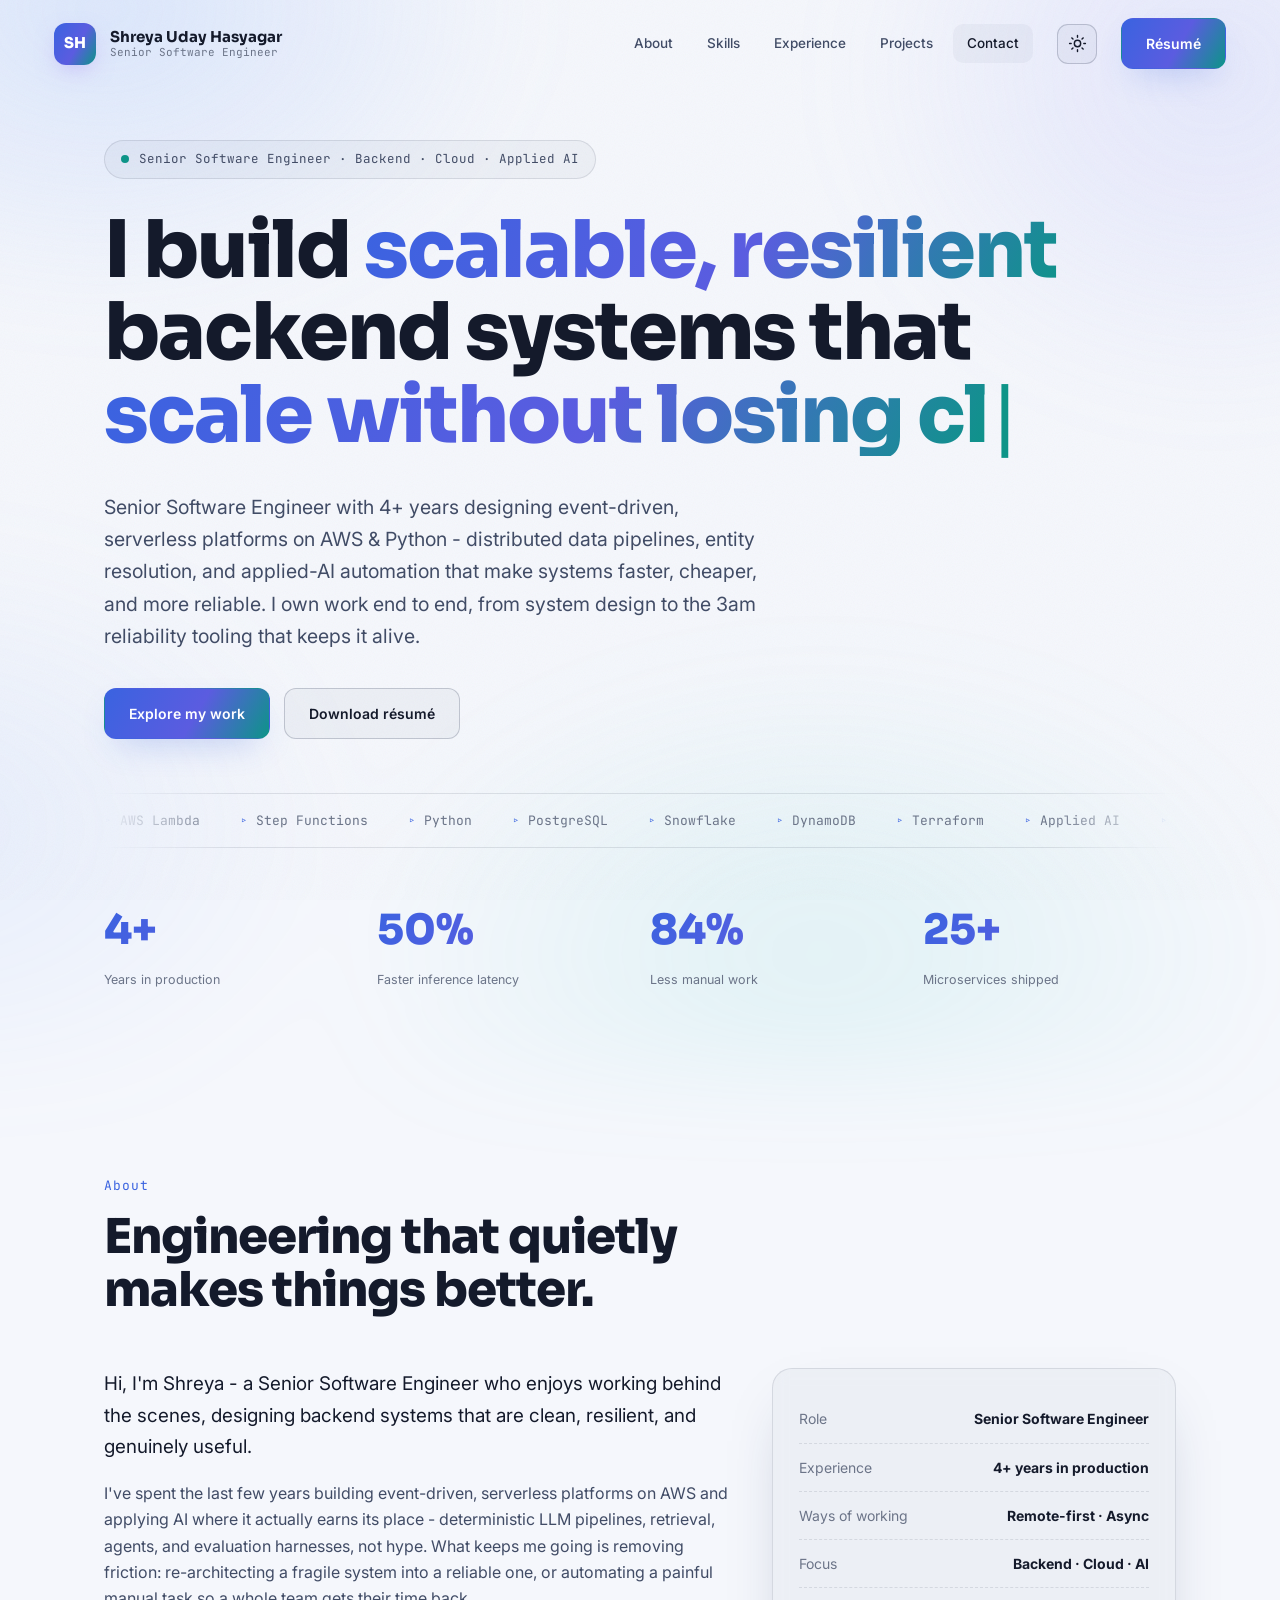
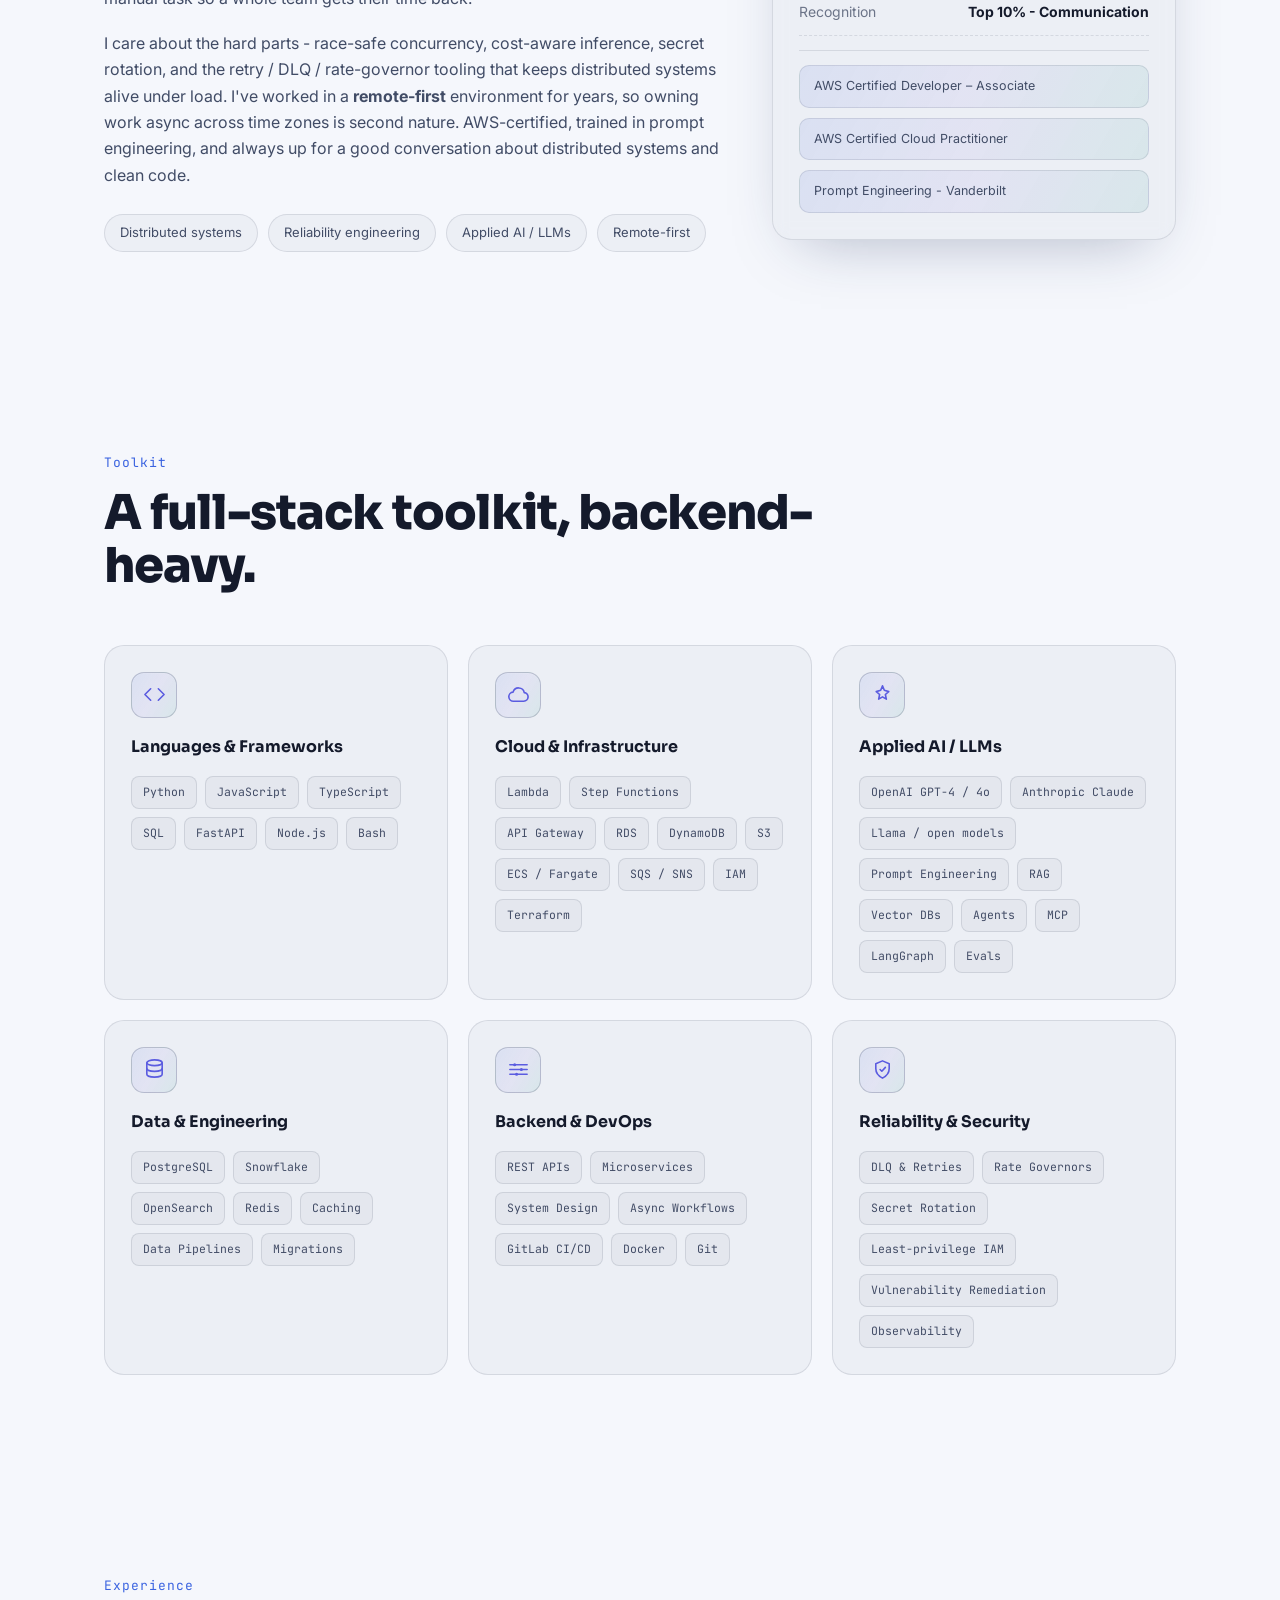
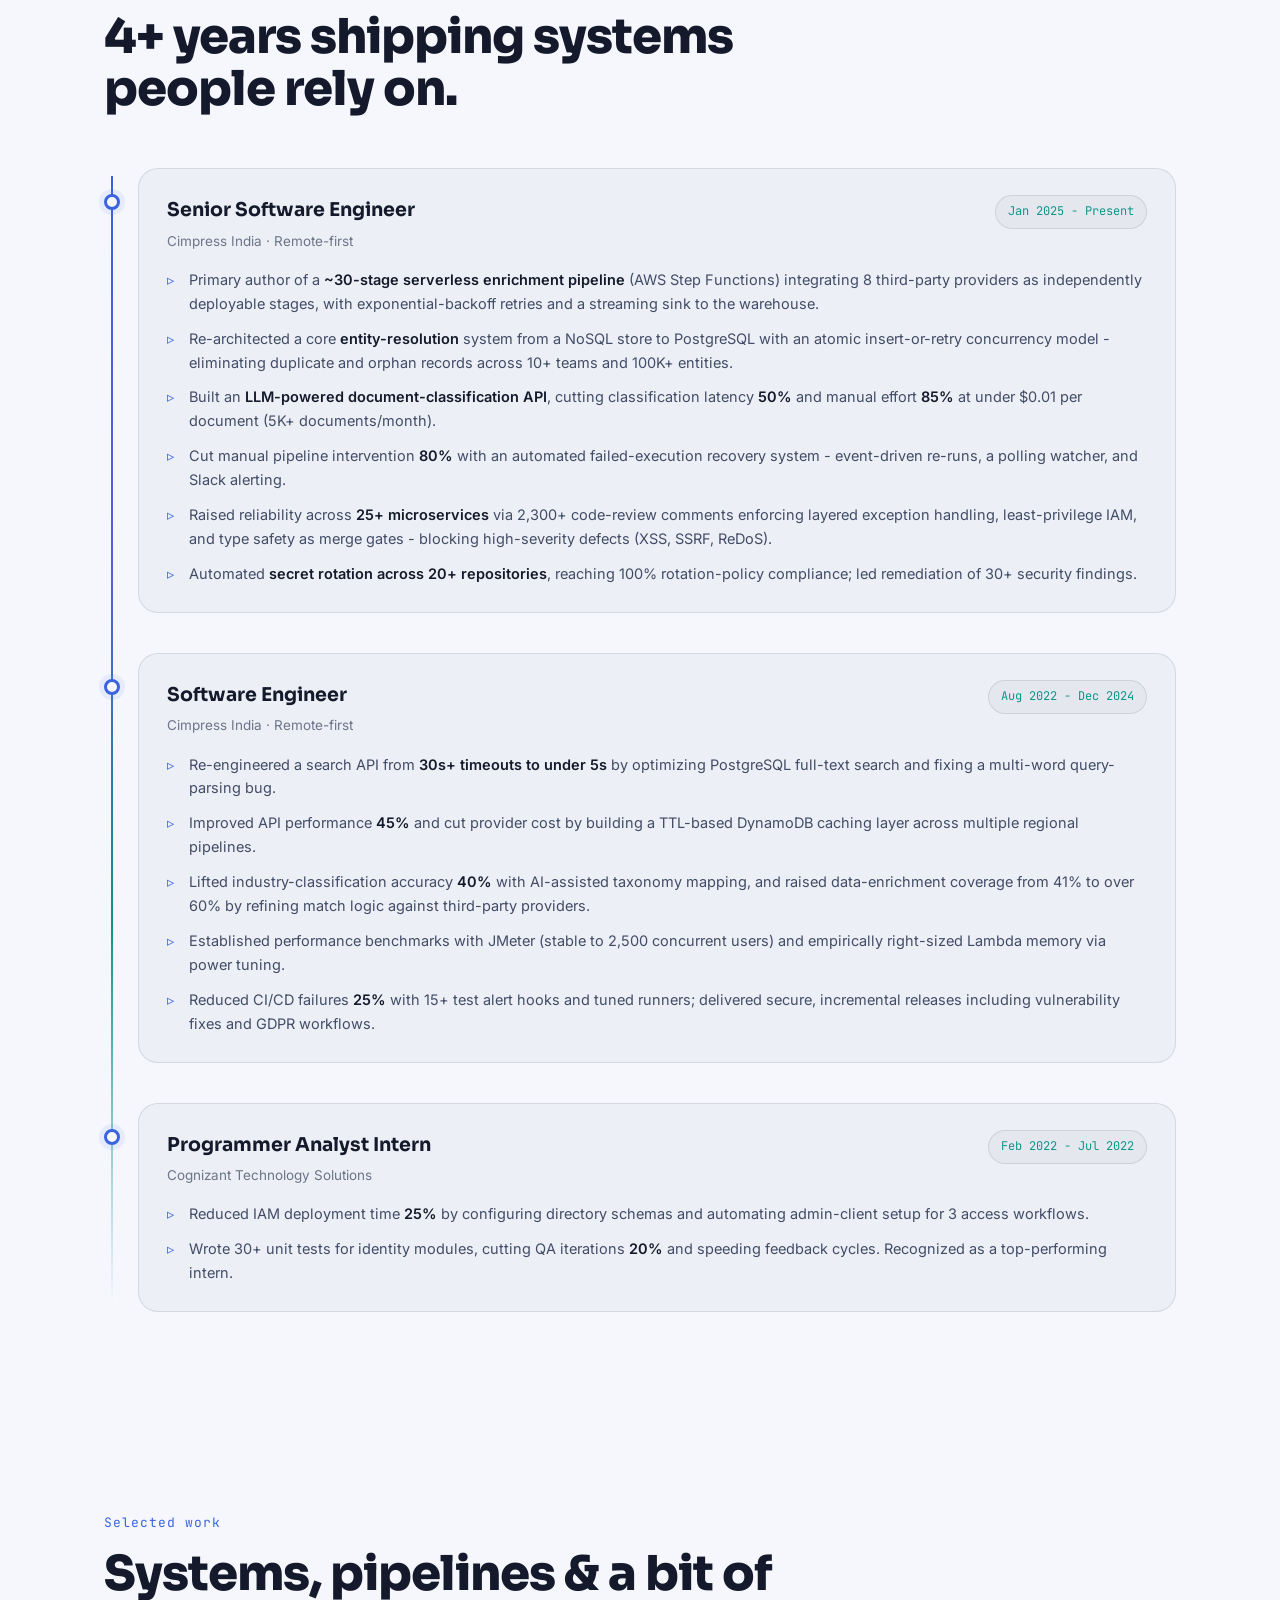
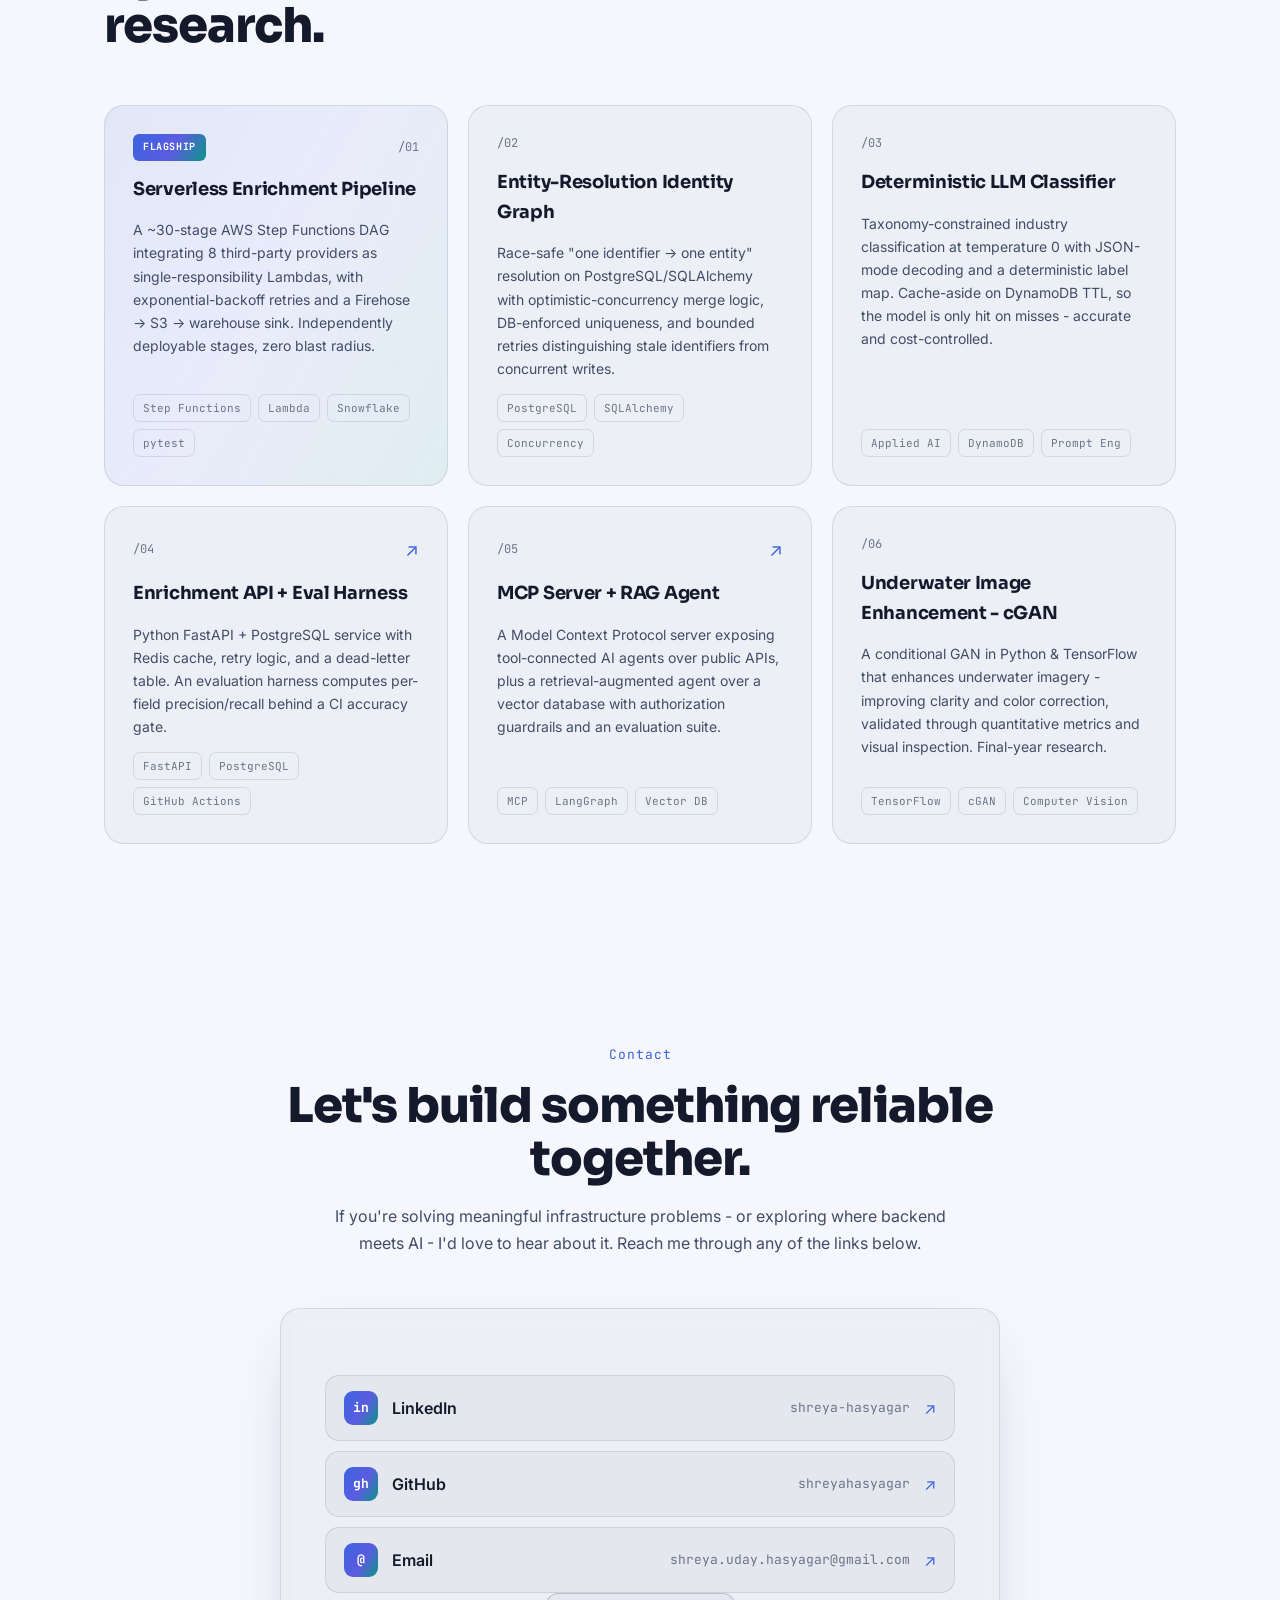
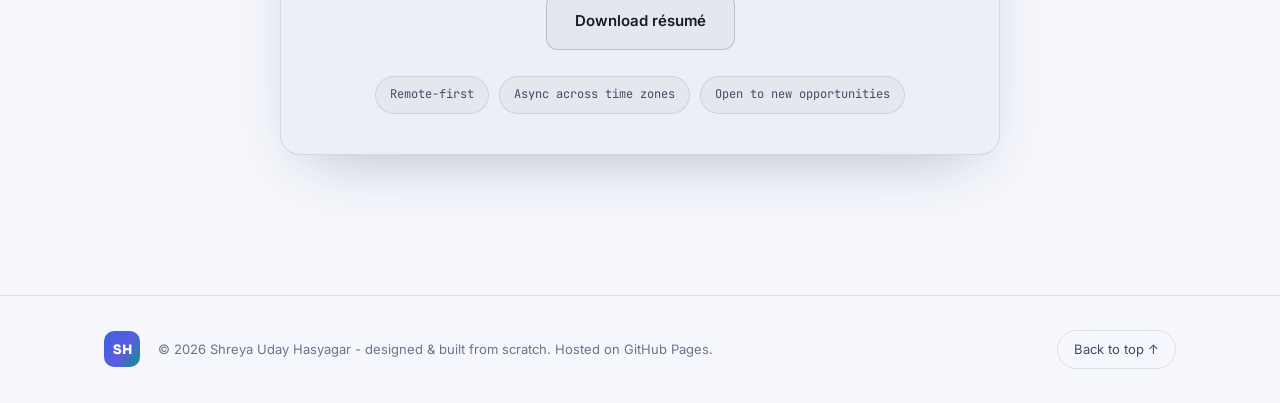
==== commit 3e372ebc: "Fix hero caret line, declutter contact links, drop .nojekyll" ====
--- a/index.html
+++ b/index.html
@@ -67,7 +67,7 @@
         </p>
         <h1 class="hero-title reveal">
           I build <span class="grad">scalable, resilient</span>
-          backend systems that
+          backend systems that<br />
           <span class="type-wrap"><span class="typed" id="typed"></span><span class="caret">|</span></span>
         </h1>
         <p class="hero-sub reveal">
@@ -78,7 +78,7 @@
         </p>
         <div class="hero-cta reveal">
           <a class="btn btn-primary" href="#projects" data-magnetic>Explore my work</a>
-          <a class="btn btn-ghost" href="assets/Shreya_Hasyagar_Resume.pdf" download data-magnetic>Download résumé (PDF)</a>
+          <a class="btn btn-ghost" href="assets/Shreya_Hasyagar_Resume.pdf" download data-magnetic>Download résumé</a>
         </div>
 
         <div class="hero-marquee reveal" aria-hidden="true">
@@ -338,16 +338,11 @@
         <h2>Let's build something reliable together.</h2>
         <p class="contact-lead">
           If you're solving meaningful infrastructure problems - or exploring where backend meets AI -
-          I'd love to hear about it. The best way to reach me is LinkedIn, or grab my résumé below.
+          I'd love to hear about it. Reach me through any of the links below.
         </p>
       </div>
 
       <div class="contact-card reveal" data-tilt>
-        <div class="contact-actions">
-          <a class="btn btn-primary btn-lg" href="https://www.linkedin.com/in/shreya-hasyagar" target="_blank" rel="noopener" data-magnetic>Connect on LinkedIn</a>
-          <a class="btn btn-ghost btn-lg" href="mailto:shreya.uday.hasyagar@gmail.com?subject=Opportunity%20for%20Shreya" data-magnetic>Email me</a>
-          <a class="btn btn-ghost btn-lg" href="assets/Shreya_Hasyagar_Resume.pdf" download data-magnetic>Résumé (PDF)</a>
-        </div>
         <div class="social-links">
           <a class="social-row" href="https://www.linkedin.com/in/shreya-hasyagar" target="_blank" rel="noopener">
             <span class="s-ic">in</span><span class="s-name">LinkedIn</span><span class="s-handle">shreya-hasyagar</span><span class="s-arrow">↗</span>
@@ -359,6 +354,9 @@
             <span class="s-ic">@</span><span class="s-name">Email</span><span class="s-handle">shreya.uday.hasyagar@gmail.com</span><span class="s-arrow">↗</span>
           </a>
         </div>
+        <div class="contact-actions">
+          <a class="btn btn-ghost btn-lg" href="assets/Shreya_Hasyagar_Resume.pdf" download data-magnetic>Download résumé</a>
+        </div>
         <div class="contact-foot">
           <span class="tz-badge">Remote-first</span>
           <span class="tz-badge">Async across time zones</span>
--- a/styles.css
+++ b/styles.css
@@ -180,7 +180,7 @@
 @keyframes ping { 0%{box-shadow:0 0 0 0 var(--accent-glow)} 100%{box-shadow:0 0 0 10px transparent} }
 .hero-title { font-size: clamp(2.5rem, 6.2vw, 5rem); line-height: 1.04; font-weight: 800; letter-spacing: -2px; }
 .grad { background: var(--grad); -webkit-background-clip: text; background-clip: text; color: transparent; }
-.type-wrap { display: inline-flex; align-items: baseline; }
+.type-wrap { display: flex; align-items: baseline; min-height: 1.1em; }
 .typed { background: var(--grad); -webkit-background-clip: text; background-clip: text; color: transparent; }
 .caret { color: var(--c3); font-weight: 400; animation: blink 1s steps(2) infinite; margin-left: 2px; }
 @keyframes blink { 50% { opacity: 0; } }
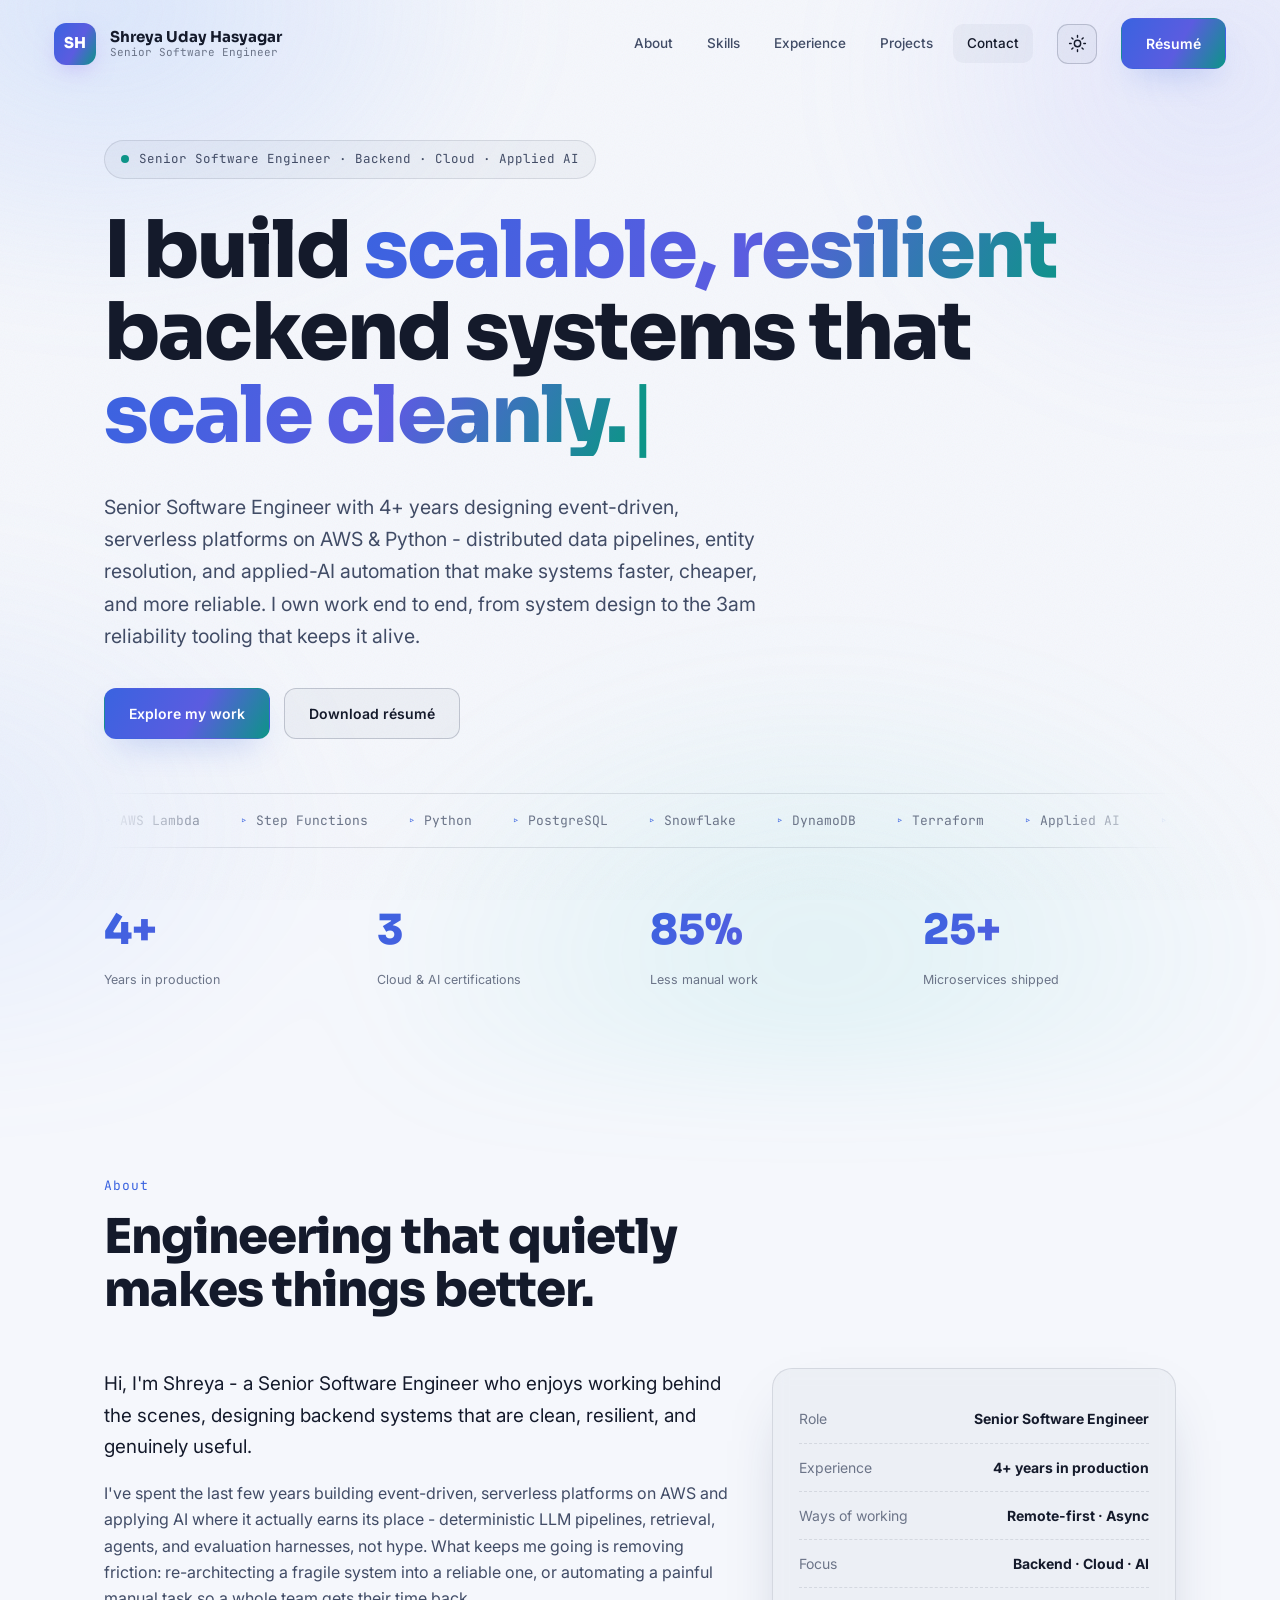
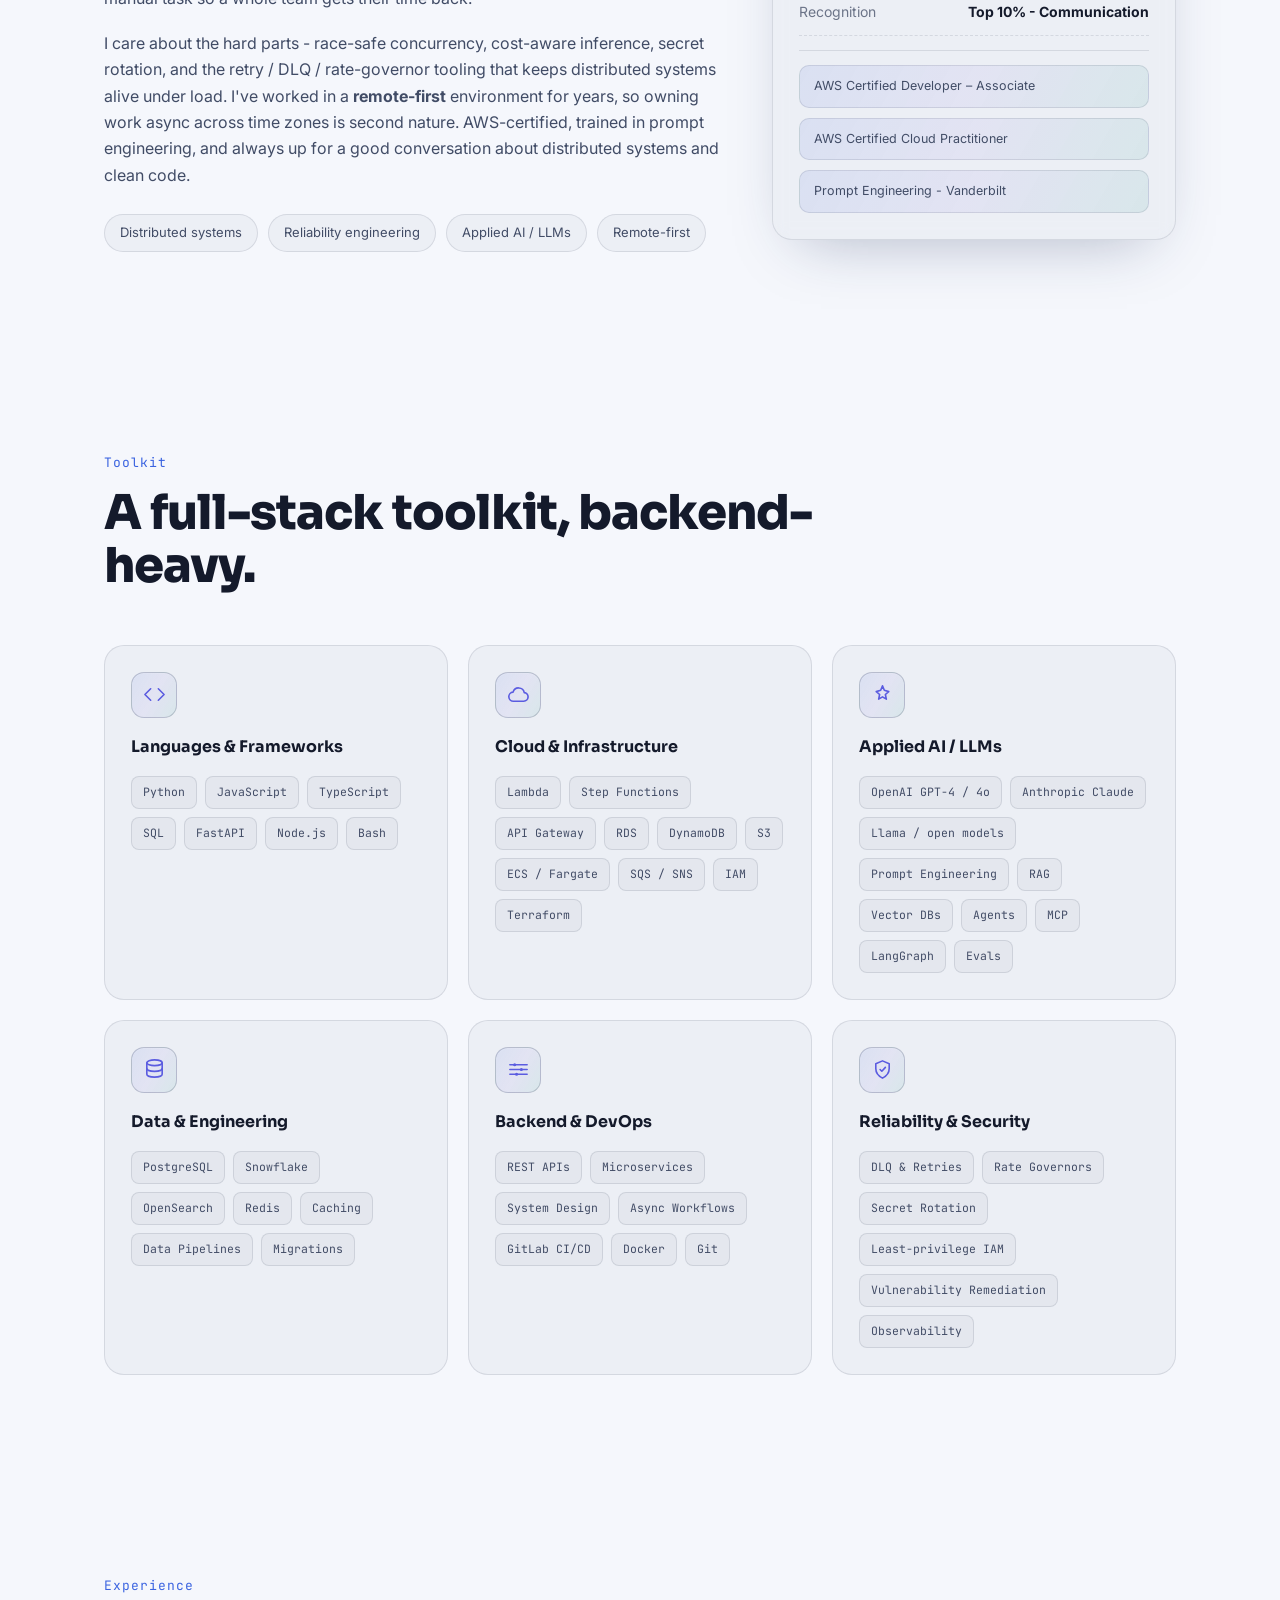
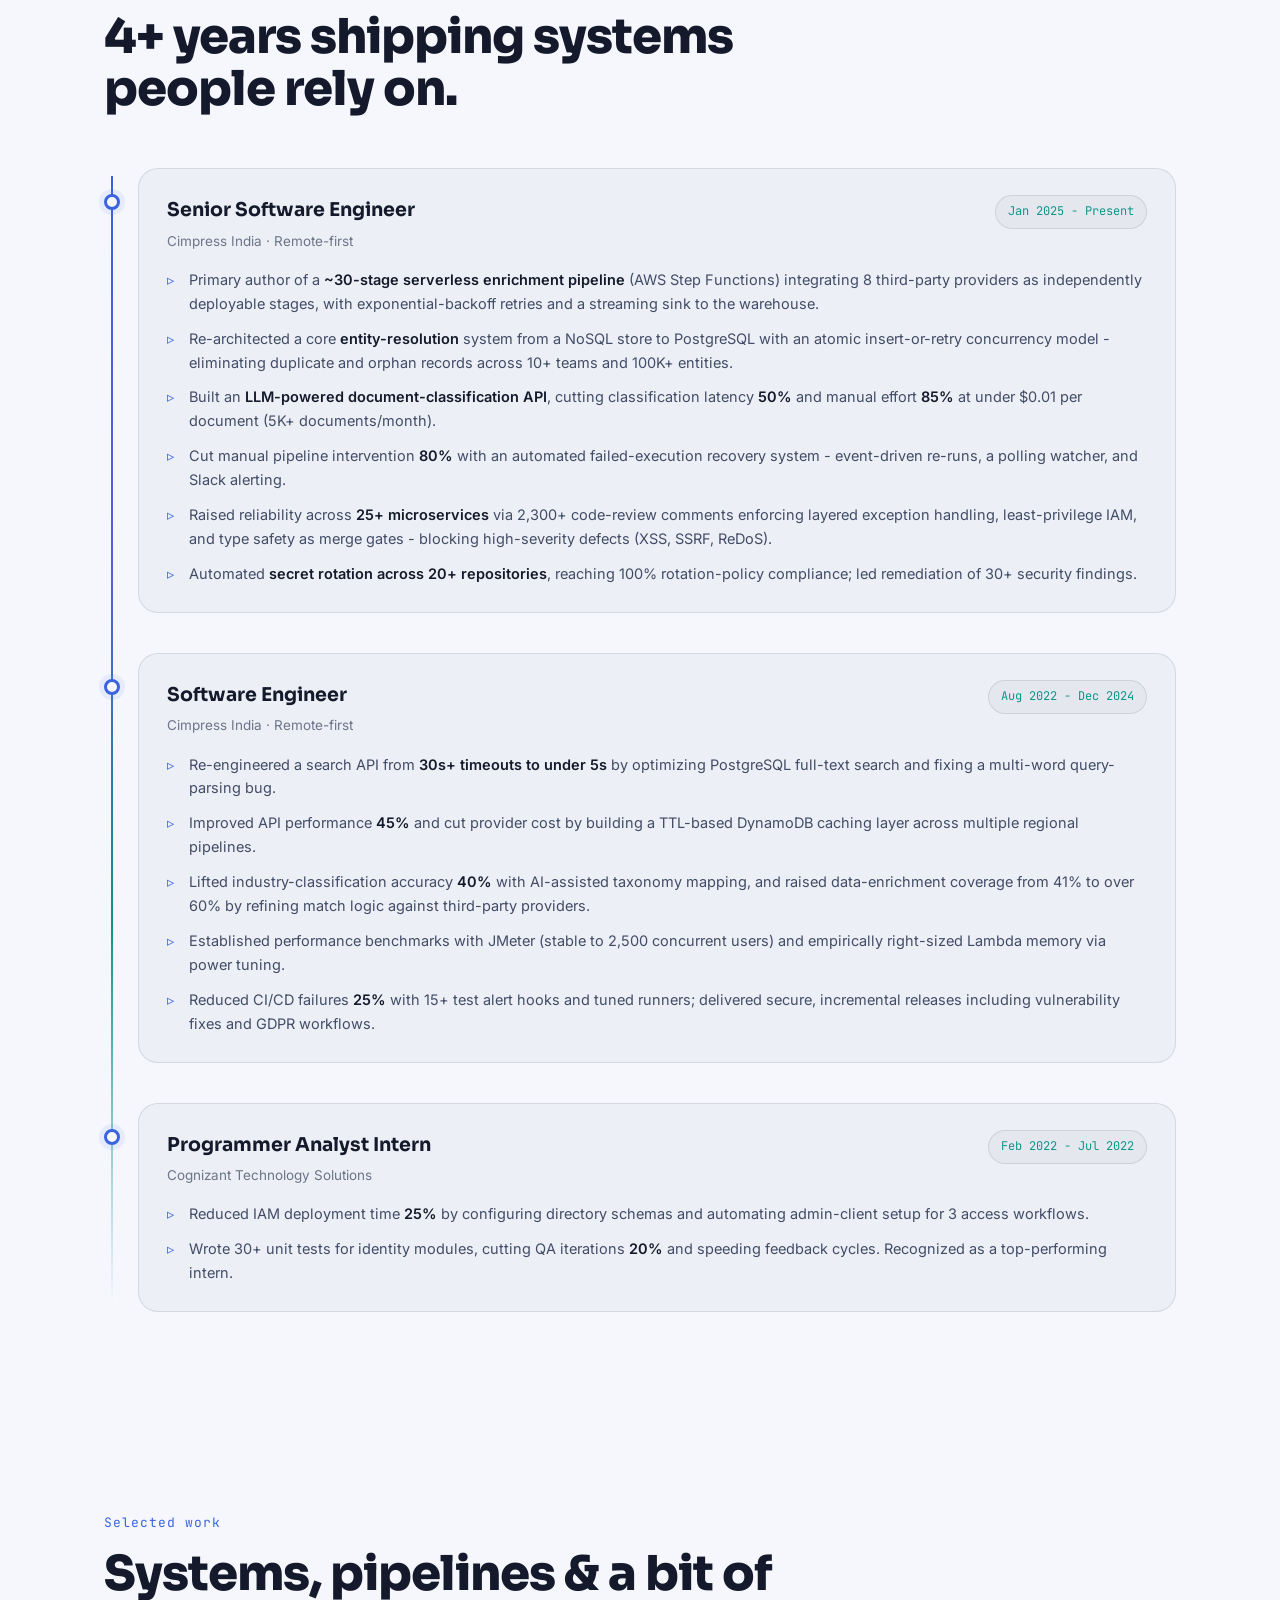
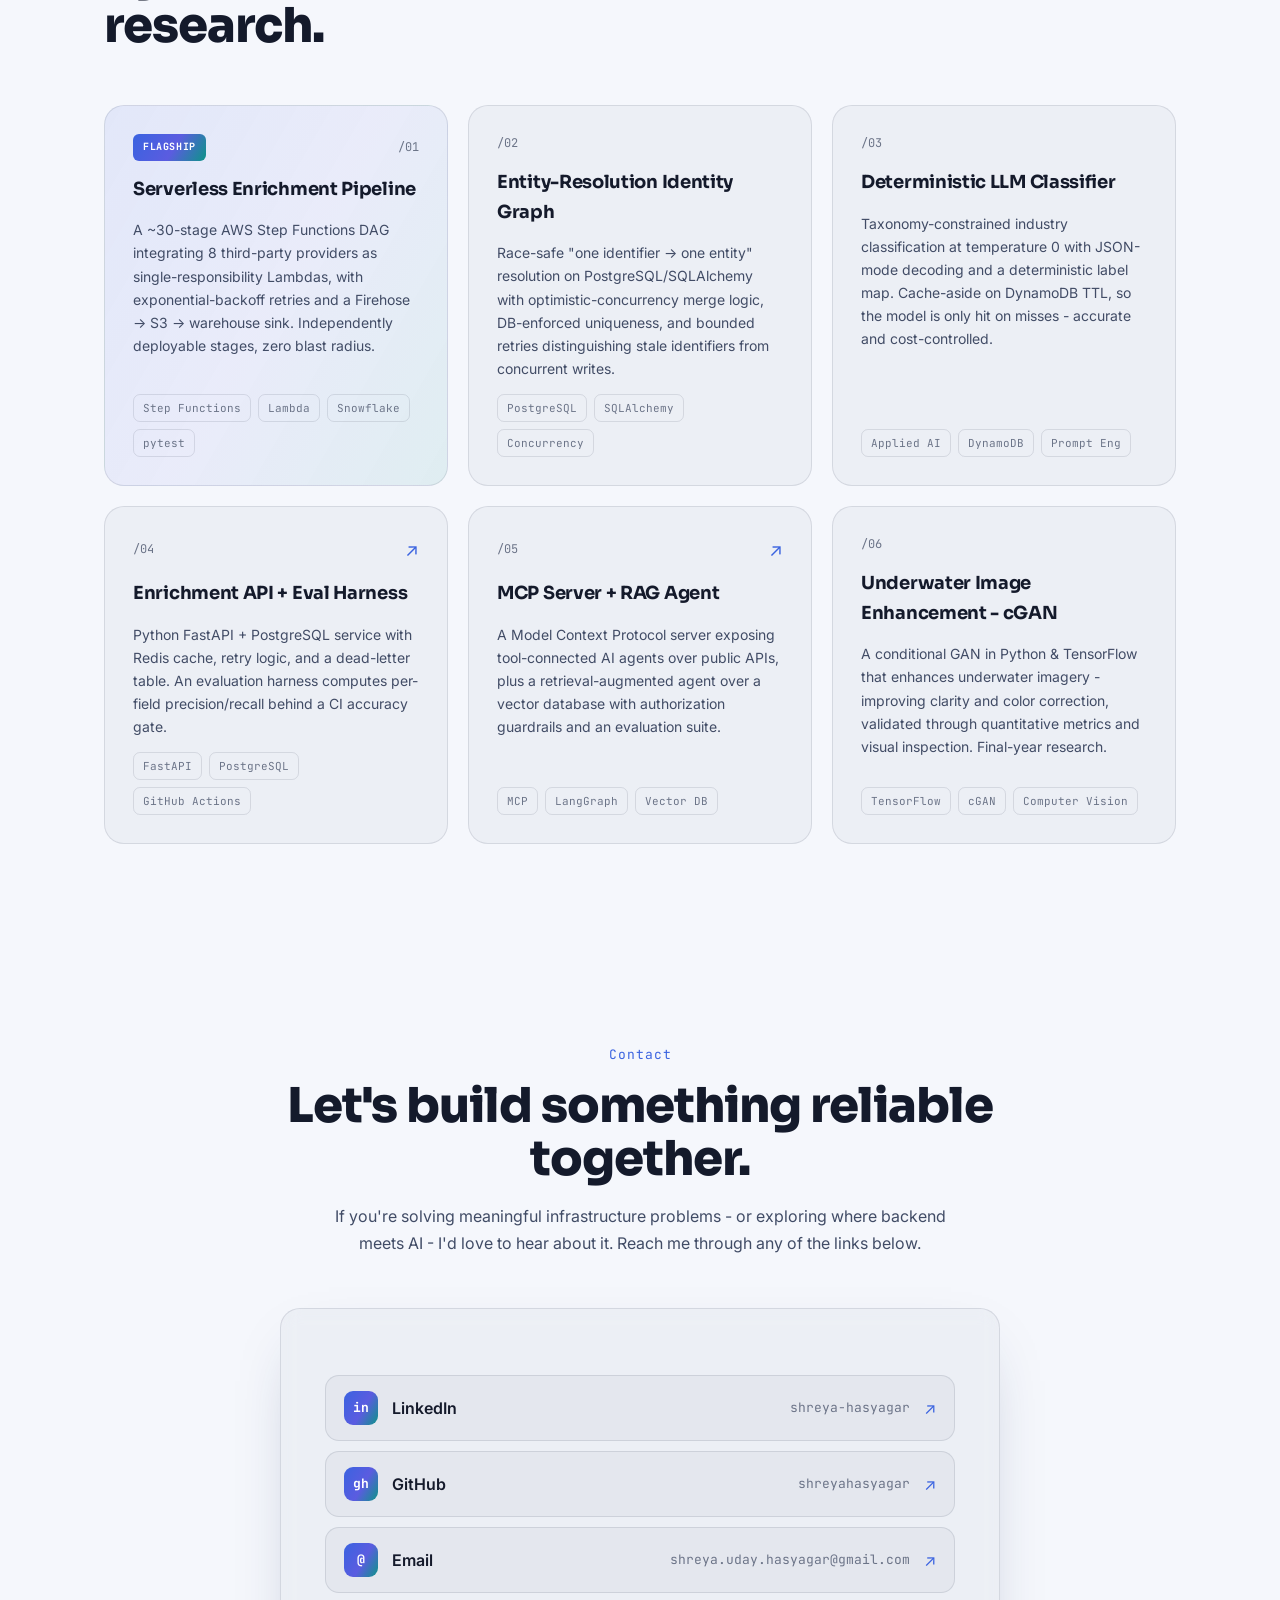
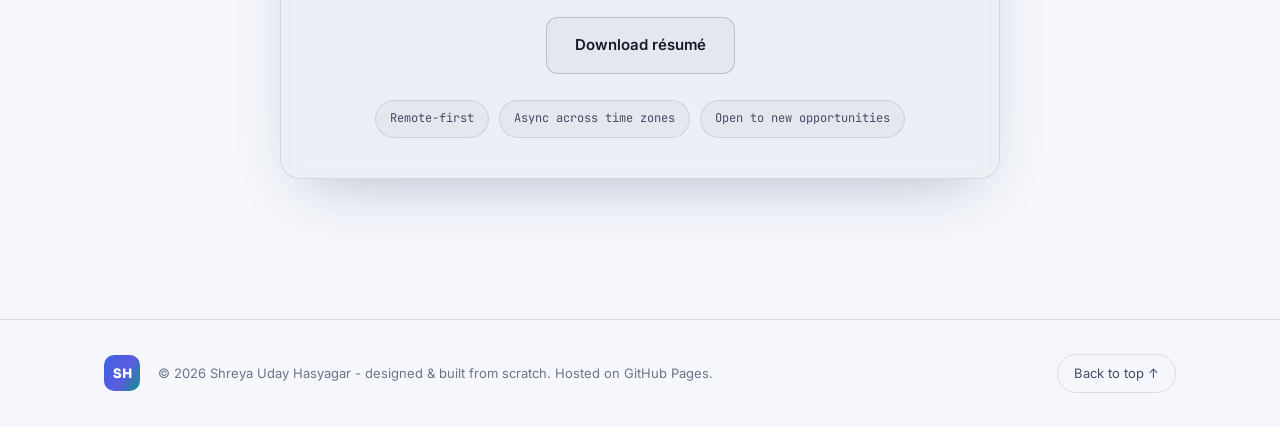
==== commit 3ecc60c7: "Shorten typing phrases, fix hero stat, space contact button, expand resume + observability split" ====
--- a/index.html
+++ b/index.html
@@ -91,7 +91,7 @@
 
         <div class="hero-stats reveal">
           <div class="stat"><span class="stat-num" data-count="4" data-suffix="+">0</span><span class="stat-label">Years in production</span></div>
-          <div class="stat"><span class="stat-num" data-count="50" data-suffix="%">0</span><span class="stat-label">Faster inference latency</span></div>
+          <div class="stat"><span class="stat-num" data-count="3" data-suffix="">0</span><span class="stat-label">Cloud & AI certifications</span></div>
           <div class="stat"><span class="stat-num" data-count="85" data-suffix="%">0</span><span class="stat-label">Less manual work</span></div>
           <div class="stat"><span class="stat-num" data-count="25" data-suffix="+">0</span><span class="stat-label">Microservices shipped</span></div>
         </div>
--- a/styles.css
+++ b/styles.css
@@ -180,8 +180,8 @@
 @keyframes ping { 0%{box-shadow:0 0 0 0 var(--accent-glow)} 100%{box-shadow:0 0 0 10px transparent} }
 .hero-title { font-size: clamp(2.5rem, 6.2vw, 5rem); line-height: 1.04; font-weight: 800; letter-spacing: -2px; }
 .grad { background: var(--grad); -webkit-background-clip: text; background-clip: text; color: transparent; }
-.type-wrap { display: flex; align-items: baseline; min-height: 1.1em; }
-.typed { background: var(--grad); -webkit-background-clip: text; background-clip: text; color: transparent; }
+.type-wrap { display: flex; align-items: baseline; min-height: 1.1em; white-space: nowrap; }
+.typed { background: var(--grad); -webkit-background-clip: text; background-clip: text; color: transparent; white-space: nowrap; }
 .caret { color: var(--c3); font-weight: 400; animation: blink 1s steps(2) infinite; margin-left: 2px; }
 @keyframes blink { 50% { opacity: 0; } }
 .hero-sub { max-width: 660px; margin: 30px 0 36px; font-size: clamp(1.02rem, 2vw, 1.22rem); color: var(--text-dim); }
@@ -289,7 +289,7 @@
   border-radius: var(--radius); box-shadow: var(--shadow); overflow: hidden; backdrop-filter: blur(10px);
 }
 .contact-card { padding: 40px clamp(22px, 4vw, 44px); }
-.contact-actions { display: flex; gap: 14px; flex-wrap: wrap; justify-content: center; }
+.contact-actions { display: flex; gap: 14px; flex-wrap: wrap; justify-content: center; margin-top: 24px; }
 .btn-lg { padding: 15px 28px; font-size: 15px; }
 .contact-foot { display: flex; gap: 10px; flex-wrap: wrap; justify-content: center; margin-top: 26px; }
 .contact-tabs { display: flex; gap: 4px; padding: 10px; border-bottom: 1px solid var(--border); flex-wrap: wrap; }
